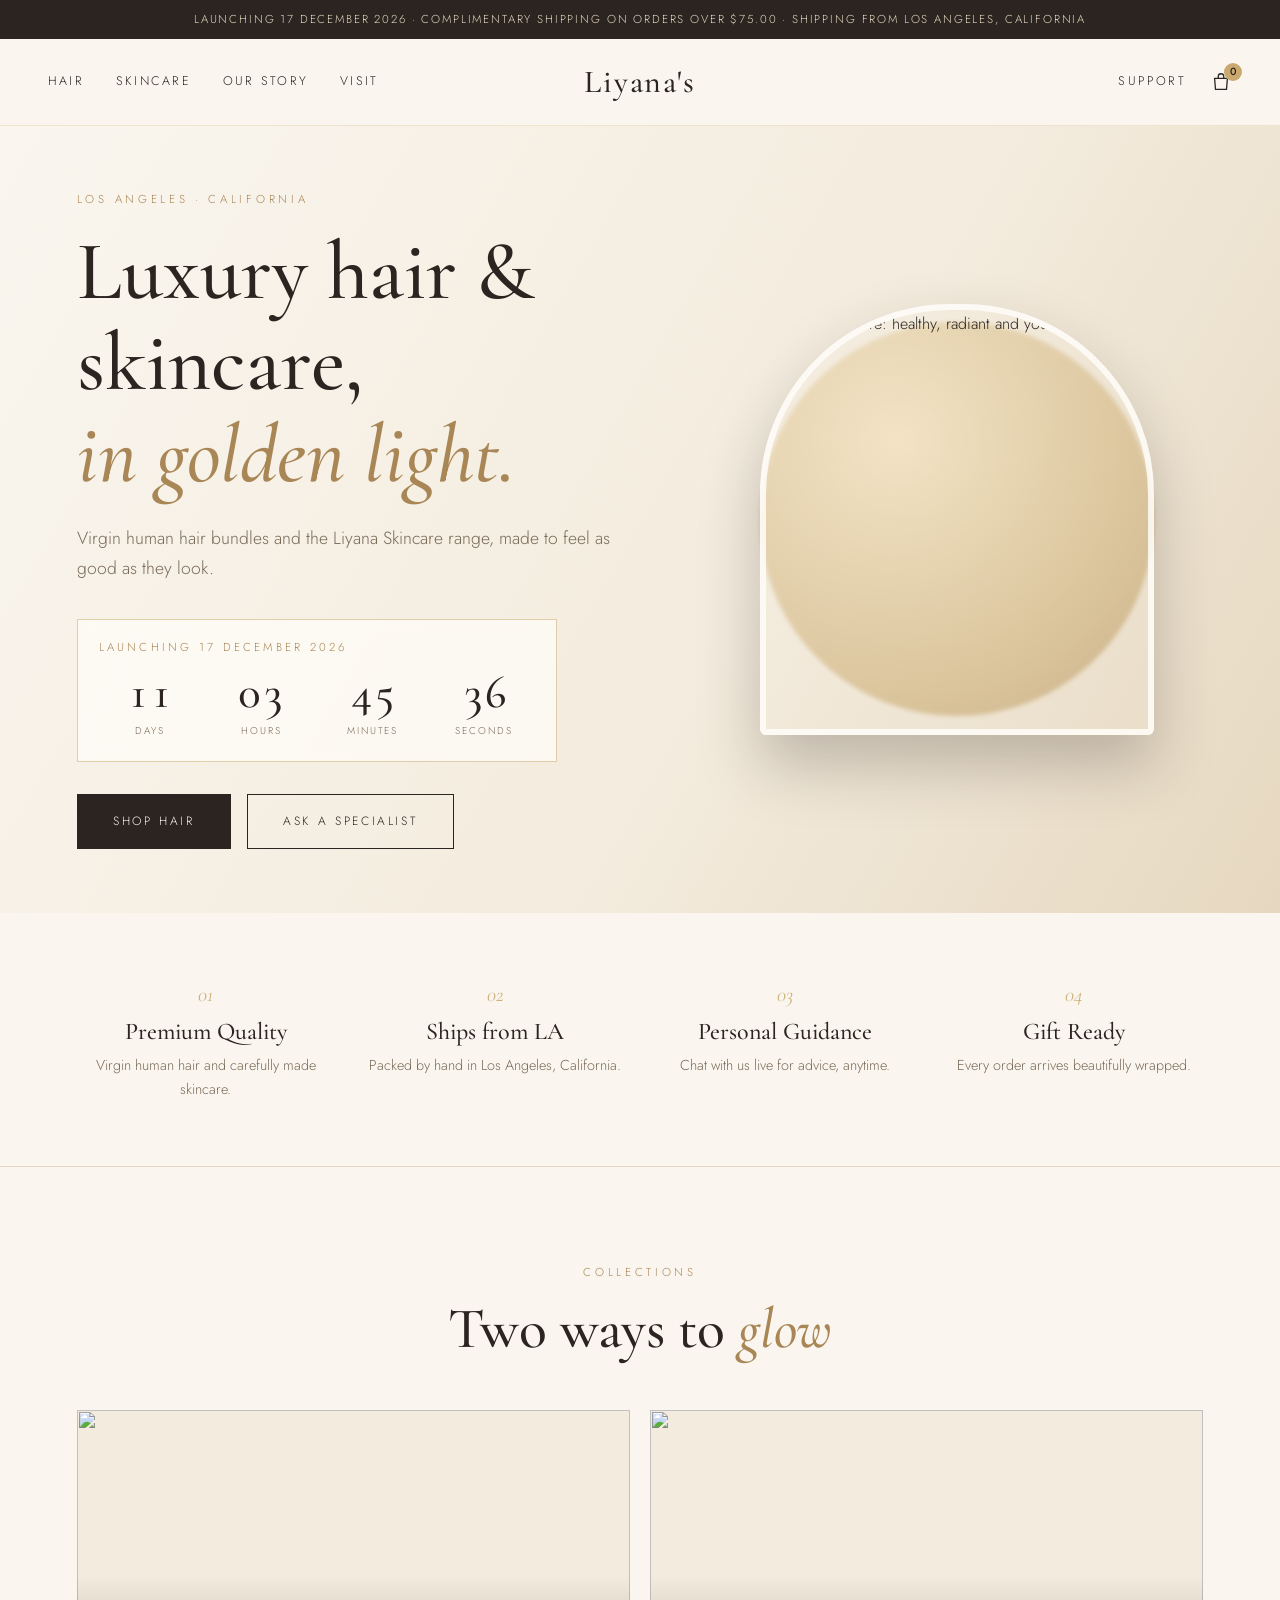
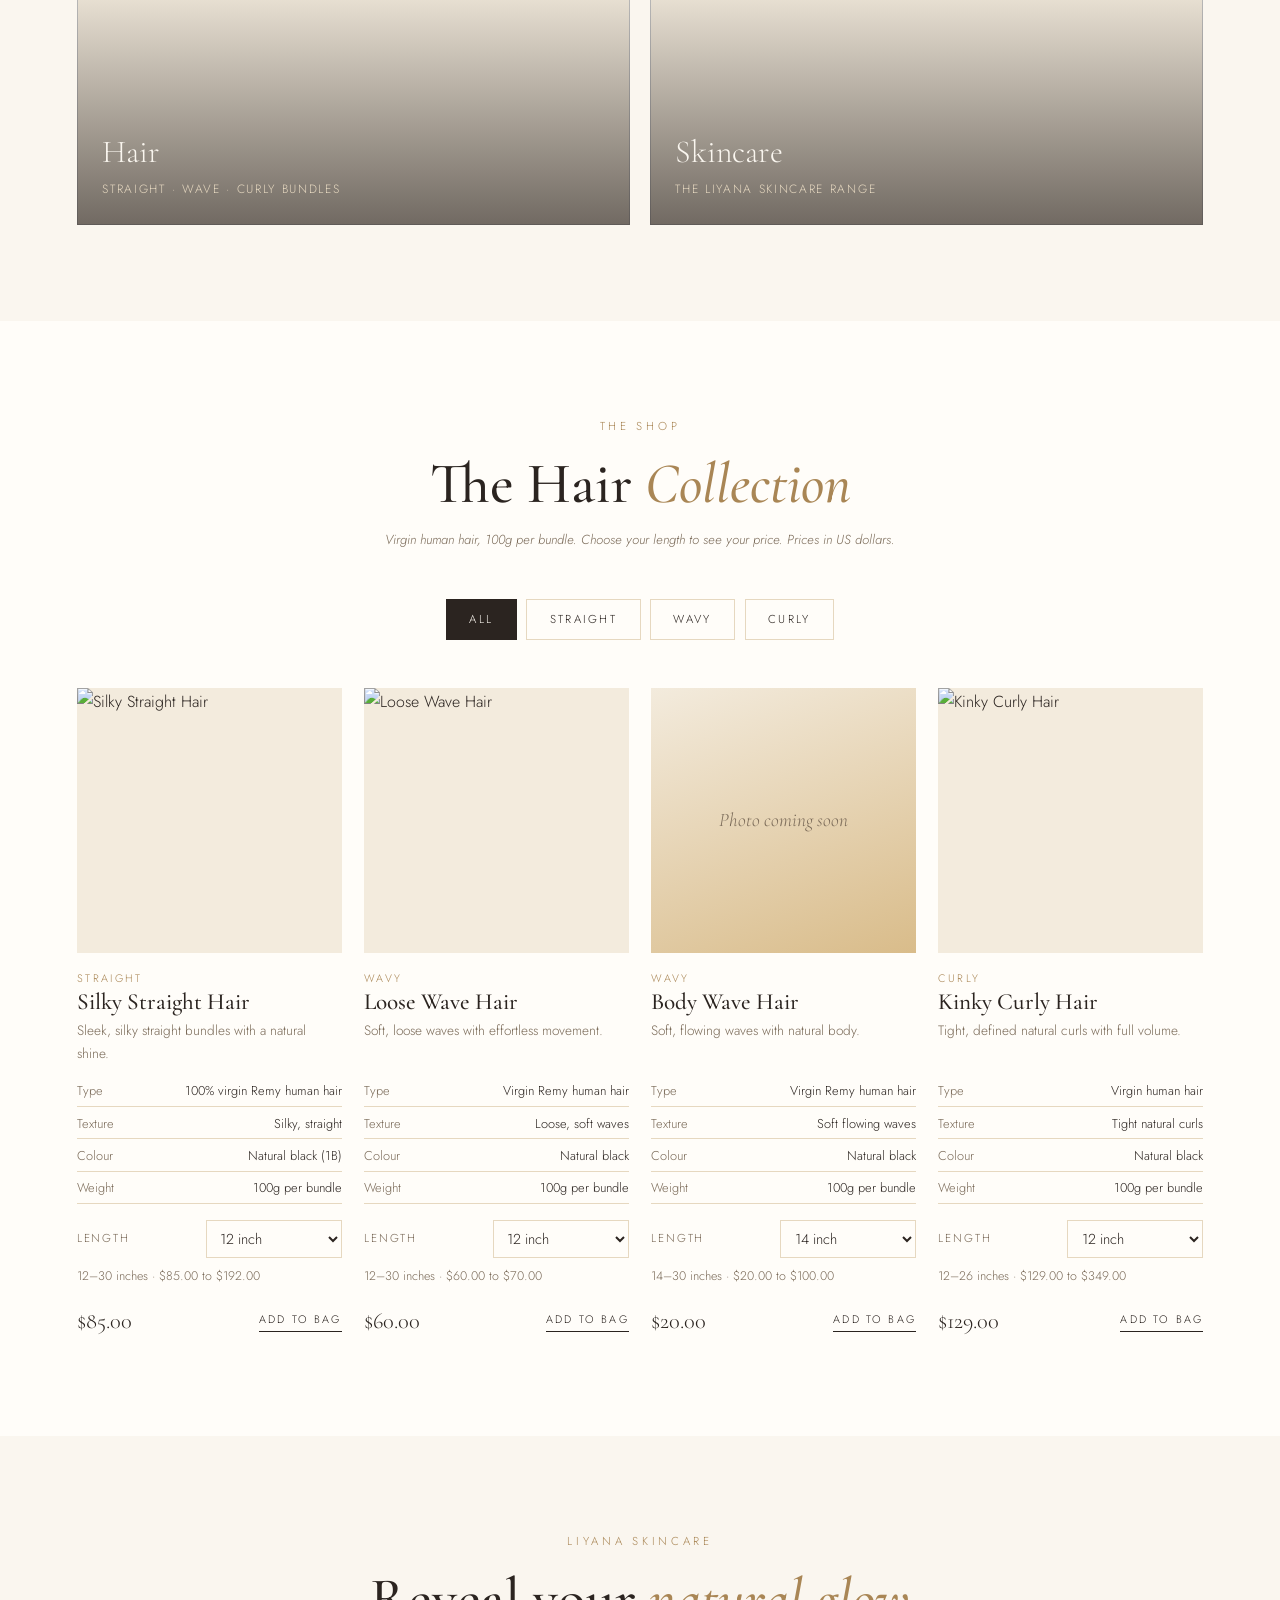
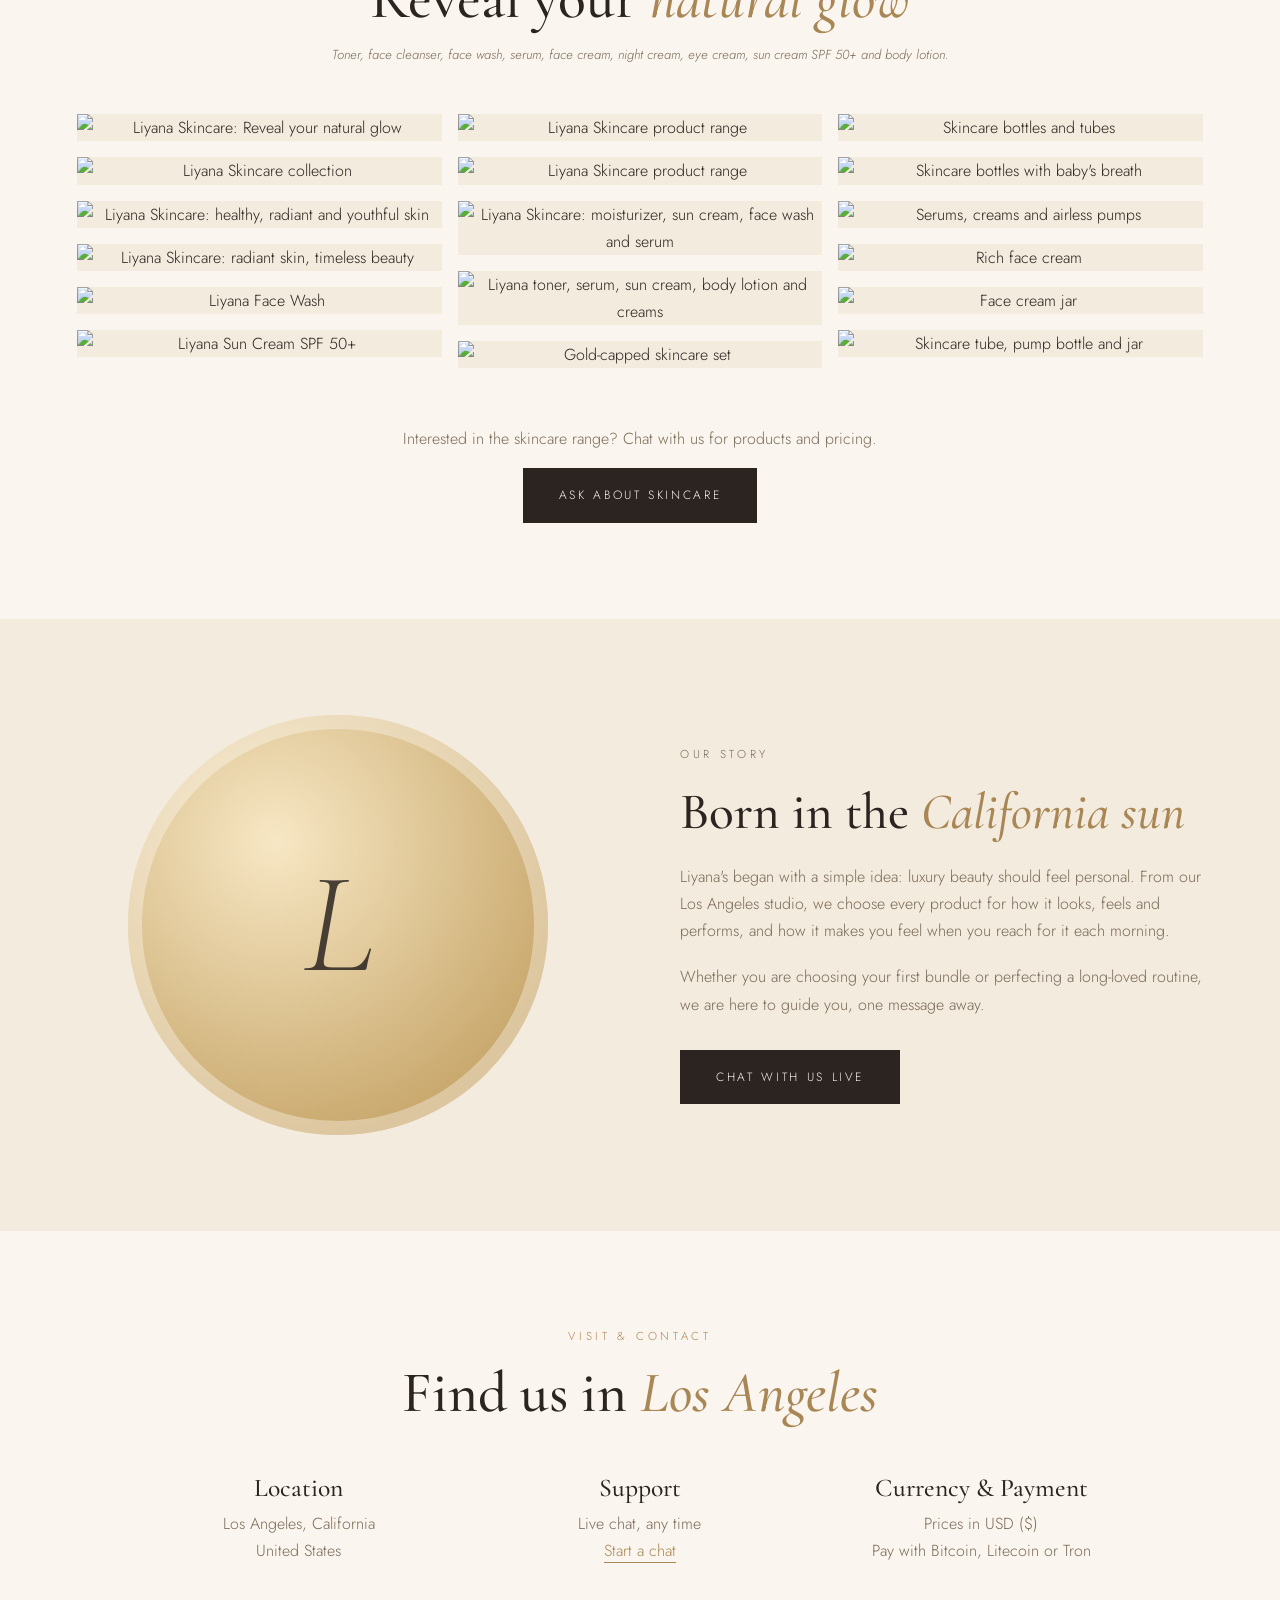
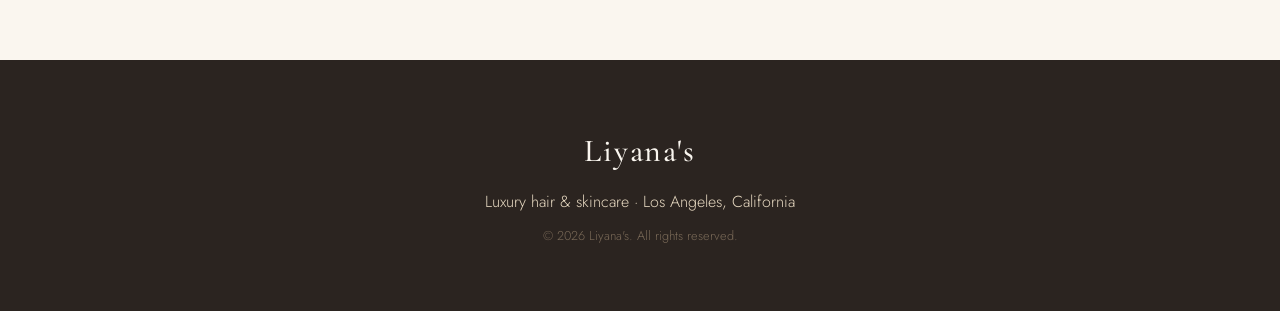
==== index.html @ 3ac0f418 "Add files via upload" ====
<!doctype html>
<html lang="en">
<head>
  <meta charset="utf-8">
  <meta name="viewport" content="width=device-width, initial-scale=1">
  <title>Liyana's | Luxury Hair &amp; Skincare, Los Angeles</title>
  <meta name="description" content="Liyana's is a Los Angeles luxury beauty boutique: virgin human hair bundles and Liyana Skincare, priced in USD.">
  <link rel="preconnect" href="https://fonts.googleapis.com">
  <link rel="preconnect" href="https://fonts.gstatic.com" crossorigin>
  <link href="https://fonts.googleapis.com/css2?family=Cormorant+Garamond:ital,wght@0,400;0,500;0,600;1,400;1,500&family=Jost:wght@300;400;500&display=swap" rel="stylesheet">
  <link rel="stylesheet" href="styles.css">
</head>
<body>

  <div class="announce" id="announce">Complimentary shipping on orders over $75 &nbsp;·&nbsp; Shipping from Los Angeles, California</div>

  <header class="site-header" id="top">
    <button class="icon-btn menu-btn" id="menuBtn" aria-label="Open menu">
      <svg viewBox="0 0 24 24" width="22" height="22" fill="none" stroke="currentColor" stroke-width="1.4"><path d="M3 7h18M3 12h18M3 17h18"/></svg>
    </button>
    <nav class="nav" id="nav" aria-label="Main">
      <a href="#shop">Hair</a>
      <a href="#skincare">Skincare</a>
      <a href="#story">Our Story</a>
      <a href="#visit">Visit</a>
    </nav>
    <a class="logo" href="#top" aria-label="Liyana's home">Liyana's</a>
    <div class="header-actions">
      <button class="support-link" type="button" data-chat>Support</button>
      <button class="icon-btn cart-btn" id="cartBtn" aria-label="Open cart">
        <svg viewBox="0 0 24 24" width="22" height="22" fill="none" stroke="currentColor" stroke-width="1.4"><path d="M5 8h14l-1 12H6L5 8z"/><path d="M9 8V6a3 3 0 0 1 6 0v2"/></svg>
        <span class="cart-count" id="cartCount">0</span>
      </button>
    </div>
  </header>

  <main>
    <section class="hero">
      <div class="hero-inner">
        <p class="eyebrow">Los Angeles · California</p>
        <h1>Luxury hair &amp; skincare,<br><em>in golden light.</em></h1>
        <p class="hero-sub">Virgin human hair bundles and the Liyana Skincare range, made to feel as good as they look.</p>

        <div class="countdown" id="countdown" role="timer" aria-label="Time until launch">
          <p class="cd-title" id="cdTitle">Launching 17 December 2026</p>
          <div class="cd-grid">
            <div><strong id="cd-d">00</strong><span>Days</span></div>
            <div><strong id="cd-h">00</strong><span>Hours</span></div>
            <div><strong id="cd-m">00</strong><span>Minutes</span></div>
            <div><strong id="cd-s">00</strong><span>Seconds</span></div>
          </div>
        </div>

        <div class="hero-cta">
          <a class="btn btn-dark" href="#shop">Shop Hair</a>
          <button class="btn btn-ghost" type="button" data-chat>Ask a Specialist</button>
        </div>
      </div>
      <div class="hero-art">
        <div class="orb orb-1" aria-hidden="true"></div>
        <figure class="hero-frame"><img src="images/skin-04.jpg" alt="Liyana Skincare: healthy, radiant and youthful skin" fetchpriority="high"></figure>
      </div>
    </section>

    <section class="values" aria-label="Our promises">
      <div><span>01</span><h3>Premium Quality</h3><p>Virgin human hair and carefully made skincare.</p></div>
      <div><span>02</span><h3>Ships from LA</h3><p>Packed by hand in Los Angeles, California.</p></div>
      <div><span>03</span><h3>Personal Guidance</h3><p>Chat with us live for advice, anytime.</p></div>
      <div><span>04</span><h3>Gift Ready</h3><p>Every order arrives beautifully wrapped.</p></div>
    </section>

    <section class="collections" id="collections">
      <div class="section-head">
        <p class="eyebrow">Collections</p>
        <h2>Two ways to <em>glow</em></h2>
      </div>
      <div class="coll-grid">
        <a class="coll" href="#shop"><img src="images/hair-straight.jpg" alt="" loading="lazy"><span>Hair</span><small>Straight · Wave · Curly bundles</small></a>
        <a class="coll" href="#skincare"><img src="images/skin-10.jpg" alt="" loading="lazy"><span>Skincare</span><small>The Liyana Skincare range</small></a>
      </div>
    </section>

    <section class="shop" id="shop">
      <div class="section-head">
        <p class="eyebrow">The Shop</p>
        <h2>The Hair <em>Collection</em></h2>
        <p class="note">Virgin human hair, 100g per bundle. Choose your length to see your price. Prices in US dollars.</p>
      </div>
      <div class="filters" id="filters" role="tablist" aria-label="Filter products"></div>
      <div class="grid" id="grid"></div>
    </section>

    <section class="skincare" id="skincare">
      <div class="section-head">
        <p class="eyebrow">Liyana Skincare</p>
        <h2>Reveal your <em>natural glow</em></h2>
        <p class="note">Toner, face cleanser, face wash, serum, face cream, night cream, eye cream, sun cream SPF 50+ and body lotion.</p>
      </div>
      <div class="gallery" id="gallery"></div>
      <div class="skin-cta">
        <p>Interested in the skincare range? Chat with us for products and pricing.</p>
        <button class="btn btn-dark" type="button" data-chat>Ask About Skincare</button>
      </div>
    </section>

    <section class="story" id="story">
      <div class="story-art" aria-hidden="true"><div class="story-circle"><span>L</span></div></div>
      <div class="story-copy">
        <p class="eyebrow">Our Story</p>
        <h2>Born in the <em>California sun</em></h2>
        <p>Liyana's began with a simple idea: luxury beauty should feel personal. From our Los Angeles studio, we choose every product for how it looks, feels and performs, and how it makes you feel when you reach for it each morning.</p>
        <p>Whether you are choosing your first bundle or perfecting a long-loved routine, we are here to guide you, one message away.</p>
        <button class="btn btn-dark" type="button" data-chat>Chat With Us Live</button>
      </div>
    </section>

    <section class="visit" id="visit">
      <div class="section-head">
        <p class="eyebrow">Visit &amp; Contact</p>
        <h2>Find us in <em>Los Angeles</em></h2>
      </div>
      <div class="visit-grid">
        <div><h3>Location</h3><p>Los Angeles, California<br>United States</p></div>
        <div><h3>Support</h3><p>Live chat, any time<br><button class="link-btn" type="button" data-chat>Start a chat</button></p></div>
        <div><h3>Currency &amp; Payment</h3><p>Prices in USD ($)<br>Pay with Bitcoin, Litecoin or Tron</p></div>
      </div>
    </section>
  </main>

  <footer class="site-footer">
    <a class="logo logo-light" href="#top">Liyana's</a>
    <p>Luxury hair &amp; skincare · Los Angeles, California</p>
    <p class="small">© <span id="year"></span> Liyana's. All rights reserved.</p>
  </footer>

  <div class="overlay" id="overlay"></div>
  <aside class="drawer" id="drawer" aria-label="Shopping cart" aria-hidden="true">
    <div class="drawer-head">
      <h3>Your Bag</h3>
      <button class="icon-btn" id="closeCart" aria-label="Close cart">✕</button>
    </div>
    <div class="drawer-body" id="cartItems"></div>
    <div class="drawer-foot">
      <div class="row"><span>Subtotal</span><strong id="subtotal">$0.00</strong></div>
      <p class="small" id="shipNote"></p>
      <button class="btn btn-dark btn-block" id="checkout" type="button">Pay with Crypto</button>
      <p class="small">We accept Bitcoin, Litecoin and Tron. You'll confirm your payment with us in live chat.</p>
    </div>
  </aside>

  <div class="modal" id="payModal" role="dialog" aria-modal="true" aria-labelledby="payTitle" aria-hidden="true">
    <div class="modal-box">
      <button class="icon-btn modal-close" id="closePay" aria-label="Close payment window">✕</button>
      <p class="eyebrow">Checkout</p>
      <h3 id="payTitle">Pay with crypto</h3>
      <div class="pay-summary" id="paySummary"></div>

      <div class="coin-tabs" id="coinTabs" role="tablist" aria-label="Choose a coin"></div>
      <div class="coin-panel" id="coinPanel"></div>

      <ol class="pay-steps">
        <li>Copy the address above and send your payment from your wallet.</li>
        <li>Not sure how much to send? <button class="link-btn" id="askAmount" type="button" data-chat>Ask us for the exact amount</button> at today's rate.</li>
        <li>Tap the button below to open live chat, then paste your transaction ID so we can confirm your order.</li>
      </ol>
      <p class="warn">Send only on the network shown. Coins sent on a different network can be lost permanently. Check the first and last characters of the address before you send.</p>

      <button class="btn btn-dark btn-block" id="paidBtn" type="button" data-chat>I've sent payment · Confirm in Live Chat</button>
    </div>
  </div>

  <div class="lightbox" id="lightbox" role="dialog" aria-modal="true" aria-label="Image viewer" aria-hidden="true">
    <button class="lb-btn lb-close" id="lbClose" type="button" aria-label="Close image">✕</button>
    <button class="lb-btn lb-prev" id="lbPrev" type="button" aria-label="Previous image">‹</button>
    <img id="lbImg" alt="">
    <button class="lb-btn lb-next" id="lbNext" type="button" aria-label="Next image">›</button>
  </div>

  <div class="toast" id="toast" role="status" aria-live="polite"></div>

  <script src="script.js"></script>
</body>
</html>
---- styles.css ----
:root{
  --ivory:#faf6ef;
  --cream:#f3ebdd;
  --sand:#e6d8c0;
  --champagne:#c9a96e;
  --gold-deep:#a98655;
  --ink:#2b2420;
  --taupe:#7a6a58;
  --white:#fffdf9;
  --serif:'Cormorant Garamond',Georgia,serif;
  --sans:'Jost',system-ui,sans-serif;
  --ease:cubic-bezier(.22,.61,.36,1);
}
*{box-sizing:border-box;margin:0;padding:0}
html{scroll-behavior:smooth}
body{font-family:var(--sans);font-weight:300;color:var(--ink);background:var(--ivory);line-height:1.7;-webkit-font-smoothing:antialiased}
a{color:inherit;text-decoration:none}
button{font:inherit;cursor:pointer;border:0;background:none;color:inherit}
em{font-style:italic;color:var(--gold-deep)}
h1,h2,h3{font-family:var(--serif);font-weight:500;line-height:1.1}
.small{font-size:.8rem;color:var(--taupe)}
.eyebrow{font-size:.72rem;letter-spacing:.32em;text-transform:uppercase;color:var(--gold-deep);margin-bottom:1rem}

.announce{background:var(--ink);color:var(--sand);text-align:center;font-size:.72rem;letter-spacing:.16em;text-transform:uppercase;padding:.6rem 1rem}

/* Header */
.site-header{position:sticky;top:0;z-index:50;display:grid;grid-template-columns:1fr auto 1fr;align-items:center;padding:1rem clamp(1rem,4vw,3rem);background:rgba(250,246,239,.92);backdrop-filter:blur(10px);border-bottom:1px solid rgba(201,169,110,.25)}
.nav{display:flex;gap:2rem;font-size:.78rem;letter-spacing:.18em;text-transform:uppercase}
.nav a,.support-link{position:relative}
.nav a::after,.support-link::after{content:"";position:absolute;left:0;bottom:-4px;width:0;height:1px;background:var(--champagne);transition:width .3s var(--ease)}
.nav a:hover::after,.support-link:hover::after{width:100%}
.logo{font-family:var(--serif);font-size:2rem;font-weight:500;letter-spacing:.06em;text-align:center}
.header-actions{display:flex;justify-content:flex-end;align-items:center;gap:1.5rem}
.support-link{font-size:.78rem;letter-spacing:.18em;text-transform:uppercase}
.icon-btn{display:inline-flex;align-items:center;justify-content:center;position:relative}
.menu-btn{display:none;justify-self:start}
.cart-count{position:absolute;top:-8px;right:-10px;min-width:18px;height:18px;border-radius:9px;background:var(--champagne);color:var(--ink);font-size:.65rem;font-weight:500;display:grid;place-items:center;padding:0 4px}

/* Buttons */
.btn{display:inline-block;padding:1rem 2.2rem;font-size:.75rem;letter-spacing:.22em;text-transform:uppercase;border:1px solid var(--ink);transition:all .35s var(--ease);text-align:center}
.btn-dark{background:var(--ink);color:var(--ivory)}
.btn-dark:hover{background:var(--gold-deep);border-color:var(--gold-deep)}
.btn-ghost:hover{background:var(--ink);color:var(--ivory)}
.btn-block{display:block;width:100%}

/* Hero */
.hero{display:grid;grid-template-columns:1.1fr .9fr;align-items:center;min-height:82vh;padding:4rem clamp(1.2rem,6vw,6rem);gap:2rem;background:linear-gradient(120deg,var(--ivory) 0%,var(--cream) 60%,var(--sand) 100%);overflow:hidden}
.hero h1{font-size:clamp(2.8rem,6.5vw,5.8rem);margin-bottom:1.5rem}
.hero-sub{max-width:34rem;font-size:1.1rem;color:var(--taupe);margin-bottom:2.2rem}
.hero-cta{display:flex;flex-wrap:wrap;gap:1rem}
.hero-art{position:relative;height:min(520px,60vh);display:grid;place-items:center}
.orb{position:absolute;border-radius:50%;filter:blur(2px)}
.orb-1{width:min(420px,80%);aspect-ratio:1;background:radial-gradient(circle at 35% 30%,#f4dfb4,#c9a96e 70%,#a98655);opacity:.55}
.orb-2{width:min(260px,50%);aspect-ratio:1;right:4%;bottom:2%;background:radial-gradient(circle at 40% 35%,#fff,#e6d8c0);opacity:.8}
.hero-bottle{position:relative;width:min(230px,45%);filter:drop-shadow(0 30px 40px rgba(43,36,32,.25));animation:float 6s ease-in-out infinite}
@keyframes float{50%{transform:translateY(-14px)}}

/* Values */
.values{display:grid;grid-template-columns:repeat(4,1fr);gap:2rem;padding:4rem clamp(1.2rem,6vw,6rem);border-bottom:1px solid var(--sand);text-align:center}
.values span{font-family:var(--serif);font-style:italic;color:var(--champagne);font-size:1.3rem}
.values h3{font-size:1.5rem;margin:.4rem 0 .5rem}
.values p{font-size:.9rem;color:var(--taupe)}

/* Sections */
section{padding:6rem clamp(1.2rem,6vw,6rem)}
.values{padding-top:4rem;padding-bottom:4rem}
.hero{padding-top:4rem;padding-bottom:4rem}
.section-head{text-align:center;margin-bottom:3rem}
.section-head h2{font-size:clamp(2.2rem,4.5vw,3.6rem)}
.note{margin-top:.8rem;font-size:.82rem;color:var(--taupe);font-style:italic}

/* Collections */
.coll-grid{display:grid;grid-template-columns:repeat(4,1fr);gap:1.2rem}
.coll{position:relative;aspect-ratio:3/4;display:flex;flex-direction:column;justify-content:flex-end;padding:1.6rem;overflow:hidden;color:var(--ink);transition:transform .5s var(--ease)}
.coll::before{content:"";position:absolute;inset:0;transition:transform .8s var(--ease)}
.coll:hover::before{transform:scale(1.07)}
.coll>*{position:relative}
.coll span{font-family:var(--serif);font-size:2rem}
.coll small{font-size:.75rem;letter-spacing:.14em;text-transform:uppercase;color:var(--taupe)}
.coll-1::before{background:linear-gradient(160deg,#f3e3c3,#d9bc8a)}
.coll-2::before{background:linear-gradient(160deg,#f0d6cf,#c99b8e)}
.coll-3::before{background:linear-gradient(160deg,#ece3d2,#b9a98a)}
.coll-4::before{background:linear-gradient(160deg,#f1d8a8,#b8864a)}

/* Shop */
.shop{background:var(--white)}
.filters{display:flex;justify-content:center;flex-wrap:wrap;gap:.6rem;margin-bottom:3rem}
.filter{padding:.6rem 1.4rem;font-size:.72rem;letter-spacing:.2em;text-transform:uppercase;border:1px solid var(--sand);transition:all .3s var(--ease)}
.filter:hover{border-color:var(--champagne)}
.filter.active{background:var(--ink);color:var(--ivory);border-color:var(--ink)}
.grid{display:grid;grid-template-columns:repeat(4,1fr);gap:2.2rem 1.4rem}
.card{display:flex;flex-direction:column}
.thumb{position:relative;aspect-ratio:4/5;display:grid;place-items:center;overflow:hidden;margin-bottom:1rem}
.thumb svg{width:44%;filter:drop-shadow(0 14px 18px rgba(43,36,32,.22));transition:transform .6s var(--ease)}
.card:hover .thumb svg{transform:translateY(-8px) scale(1.04)}
.tag{position:absolute;top:.8rem;left:.8rem;font-size:.62rem;letter-spacing:.18em;text-transform:uppercase;background:var(--white);padding:.25rem .6rem}
.card .cat{font-size:.68rem;letter-spacing:.22em;text-transform:uppercase;color:var(--gold-deep)}
.card h3{font-size:1.45rem;margin:.2rem 0}
.card .desc{font-size:.85rem;color:var(--taupe);flex:1}
.card .foot{display:flex;justify-content:space-between;align-items:center;margin-top:.9rem}
.price{font-family:var(--serif);font-size:1.4rem}
.add{font-size:.68rem;letter-spacing:.2em;text-transform:uppercase;border-bottom:1px solid var(--ink);padding-bottom:2px;transition:color .3s,border-color .3s}
.add:hover{color:var(--gold-deep);border-color:var(--gold-deep)}

/* Story */
.story{display:grid;grid-template-columns:1fr 1fr;gap:5rem;align-items:center;background:var(--cream)}
.story-art{display:grid;place-items:center}
.story-circle{width:min(420px,90%);aspect-ratio:1;border-radius:50%;background:radial-gradient(circle at 35% 30%,#f7e7c4,#c9a96e 75%);display:grid;place-items:center;box-shadow:inset 0 0 0 14px rgba(255,253,249,.35)}
.story-circle span{font-family:var(--serif);font-style:italic;font-size:9rem;color:var(--ink);opacity:.85}
.story-copy h2{font-size:clamp(2.2rem,4vw,3.4rem);margin-bottom:1.4rem}
.story-copy p{margin-bottom:1.2rem;color:var(--taupe);max-width:34rem}
.story-copy .btn{margin-top:.8rem}

/* Visit */
.visit-grid{display:grid;grid-template-columns:repeat(3,1fr);gap:2rem;text-align:center;max-width:62rem;margin:0 auto}
.visit-grid h3{font-size:1.6rem;margin-bottom:.5rem}
.visit-grid p{color:var(--taupe)}
.visit-grid a{color:var(--gold-deep);border-bottom:1px solid currentColor}

/* Footer */
.site-footer{background:var(--ink);color:var(--sand);text-align:center;padding:4rem 1rem;display:grid;gap:.6rem;justify-items:center}
.logo-light{color:var(--ivory)}
.site-footer .small{color:var(--taupe)}


/* Drawer */
.overlay{position:fixed;inset:0;background:rgba(43,36,32,.45);opacity:0;pointer-events:none;transition:opacity .35s;z-index:70}
.overlay.show{opacity:1;pointer-events:auto}
.drawer{position:fixed;top:0;right:0;height:100%;width:min(420px,100%);background:var(--ivory);z-index:80;transform:translateX(100%);transition:transform .45s var(--ease);display:flex;flex-direction:column}
.drawer.open{transform:none}
.drawer-head{display:flex;justify-content:space-between;align-items:center;padding:1.4rem 1.6rem;border-bottom:1px solid var(--sand)}
.drawer-head h3{font-size:1.8rem}
.drawer-body{flex:1;overflow:auto;padding:1rem 1.6rem}
.empty{text-align:center;color:var(--taupe);margin-top:3rem;font-style:italic}
.line{display:grid;grid-template-columns:64px 1fr auto;gap:1rem;align-items:center;padding:1rem 0;border-bottom:1px solid var(--sand)}
.line .mini{width:64px;height:76px;display:grid;place-items:center}
.line .mini svg{width:55%}
.line h4{font-family:var(--serif);font-weight:500;font-size:1.15rem;line-height:1.2}
.line .qty{display:inline-flex;align-items:center;gap:.7rem;margin-top:.3rem;font-size:.9rem}
.line .qty button{width:24px;height:24px;border:1px solid var(--sand);line-height:1}
.line .qty button:hover{border-color:var(--champagne)}
.line .rm{font-size:.68rem;letter-spacing:.14em;text-transform:uppercase;color:var(--taupe);text-decoration:underline;margin-top:.3rem}
.drawer-foot{padding:1.4rem 1.6rem;border-top:1px solid var(--sand);display:grid;gap:.8rem}
.row{display:flex;justify-content:space-between;font-size:1.05rem}
.row strong{font-family:var(--serif);font-size:1.5rem;font-weight:500}

/* Chat helpers */
.link-btn{color:var(--gold-deep);border-bottom:1px solid currentColor;font-size:inherit;line-height:1.4}
.link-btn:hover{color:var(--ink)}
.toast{position:fixed;left:50%;bottom:1.4rem;transform:translate(-50%,20px);z-index:100;background:var(--ink);color:var(--ivory);padding:.8rem 1.3rem;font-size:.85rem;max-width:90vw;text-align:center;opacity:0;pointer-events:none;transition:all .35s var(--ease)}
.toast.show{opacity:1;transform:translate(-50%,0)}

/* Crypto checkout modal */
.btn[disabled]{opacity:.45;cursor:not-allowed}
.btn[disabled]:hover{background:var(--ink);border-color:var(--ink)}
.modal{position:fixed;inset:0;z-index:90;display:none;align-items:center;justify-content:center;padding:1rem;background:rgba(43,36,32,.55)}
.modal.show{display:flex}
.modal-box{position:relative;background:var(--ivory);width:min(520px,100%);max-height:94vh;overflow:auto;padding:2.2rem 1.8rem 1.8rem;border:1px solid var(--champagne);box-shadow:0 30px 80px rgba(43,36,32,.35)}
.modal-box h3{font-size:2.1rem;margin-bottom:1.2rem}
.modal-close{position:absolute;top:.9rem;right:1rem;font-size:1.1rem;width:32px;height:32px}
.pay-summary{border-top:1px solid var(--sand);border-bottom:1px solid var(--sand);padding:.8rem 0;margin-bottom:1.4rem;display:grid;gap:.35rem}
.pay-summary .row{font-size:.92rem}
.pay-summary .row.total{margin-top:.5rem;padding-top:.6rem;border-top:1px solid var(--sand)}
.coin-tabs{display:flex;gap:.5rem;margin-bottom:1rem;flex-wrap:wrap}
.coin-tab{flex:1;min-width:90px;padding:.7rem .5rem;font-size:.72rem;letter-spacing:.18em;text-transform:uppercase;border:1px solid var(--sand);transition:all .3s var(--ease)}
.coin-tab:hover{border-color:var(--champagne)}
.coin-tab.active{background:var(--ink);color:var(--ivory);border-color:var(--ink)}
.coin-net{font-size:.88rem;color:var(--taupe);margin-bottom:.6rem}
.addr-box{background:var(--white);border:1px dashed var(--champagne);padding:.9rem;margin-bottom:.8rem;word-break:break-all;text-align:center}
.addr-box code{font-family:ui-monospace,SFMono-Regular,Menlo,Consolas,monospace;font-size:.88rem;color:var(--ink)}
.pay-steps{margin:1.3rem 0 1rem 1.2rem;font-size:.86rem;color:var(--taupe);display:grid;gap:.4rem}
.pay-steps a{color:var(--gold-deep);border-bottom:1px solid currentColor}
.warn{font-size:.78rem;background:var(--cream);border-left:3px solid var(--champagne);padding:.7rem .9rem;margin-bottom:1.3rem;color:var(--ink)}

/* Countdown */
.countdown{margin:0 0 2rem;max-width:30rem;padding:1.1rem 1.3rem 1.2rem;background:rgba(255,253,249,.72);border:1px solid rgba(201,169,110,.55);backdrop-filter:blur(6px)}
.cd-title{font-size:.72rem;letter-spacing:.28em;text-transform:uppercase;color:var(--gold-deep);margin-bottom:.7rem}
.cd-grid{display:grid;grid-template-columns:repeat(4,1fr);gap:.6rem;text-align:center}
.cd-grid strong{display:block;font-family:var(--serif);font-weight:500;font-size:clamp(2rem,6vw,2.9rem);line-height:1;font-variant-numeric:tabular-nums}
.cd-grid span{font-size:.62rem;letter-spacing:.2em;text-transform:uppercase;color:var(--taupe)}
.countdown.live .cd-grid{display:none}
.countdown.live .cd-title{margin:0;font-size:.85rem}

/* Hero photo */
.hero-art{height:auto;padding:1rem 0}
.hero-frame{position:relative;width:min(400px,80%);aspect-ratio:1100/1204;border-radius:190px 190px 6px 6px;overflow:hidden;box-shadow:0 30px 60px rgba(43,36,32,.25);border:6px solid rgba(255,253,249,.85)}
.hero-frame img{width:100%;height:100%;object-fit:cover;display:block}

/* Collections with photos */
.coll-grid{grid-template-columns:repeat(2,1fr)}
.coll{aspect-ratio:4/3;background:var(--cream)}
.coll>img{position:absolute;inset:0;width:100%;height:100%;object-fit:cover;transition:transform .8s var(--ease)}
.coll:hover>img{transform:scale(1.06)}
.coll::after{content:"";position:absolute;inset:0;background:linear-gradient(180deg,transparent 40%,rgba(43,36,32,.65))}
.coll>span,.coll>small{position:relative;z-index:1;color:var(--ivory)}
.coll>small{color:var(--sand)}

/* Product cards */
.thumb{aspect-ratio:1/1;background:var(--cream)}
.thumb img{width:100%;height:100%;object-fit:cover;display:block;transition:transform .8s var(--ease)}
.card:hover .thumb img{transform:scale(1.04)}
.nophoto{width:100%;height:100%;display:grid;place-items:center;background:linear-gradient(160deg,#f3ebdd,#d9bc8a);color:var(--taupe);font-family:var(--serif);font-style:italic;font-size:1.2rem;text-align:center;padding:1rem}
.specs{margin:.7rem 0 .4rem;display:grid;gap:.1rem;font-size:.8rem}
.specs div{display:flex;justify-content:space-between;gap:.8rem;border-bottom:1px solid var(--sand);padding:.25rem 0}
.specs dt{color:var(--taupe);flex:none}
.specs dd{text-align:right}
.len-label{display:flex;justify-content:space-between;align-items:center;gap:.8rem;margin-top:.6rem;font-size:.72rem;letter-spacing:.16em;text-transform:uppercase;color:var(--taupe)}
.len{font:inherit;font-size:.9rem;letter-spacing:0;text-transform:none;color:var(--ink);padding:.45rem .6rem;border:1px solid var(--sand);background:var(--white);min-width:8.5rem}
.len:focus{outline:2px solid var(--champagne);outline-offset:1px}
.range{font-size:.78rem;color:var(--taupe);margin-top:.5rem}
.line .mini{background:var(--cream);overflow:hidden}
.line .mini img{width:100%;height:100%;object-fit:cover;display:block}

/* Skincare gallery */
.gallery{columns:3;column-gap:1rem}
.g-item{display:block;width:100%;margin:0 0 1rem;break-inside:avoid;overflow:hidden;background:var(--cream);cursor:zoom-in}
.g-item img{width:100%;display:block;transition:transform .8s var(--ease)}
.g-item:hover img{transform:scale(1.04)}
.skin-cta{margin-top:3rem;text-align:center;display:grid;gap:1rem;justify-items:center}
.skin-cta p{color:var(--taupe)}

/* Lightbox */
.lightbox{position:fixed;inset:0;z-index:95;display:none;align-items:center;justify-content:center;background:rgba(20,16,14,.93);padding:3.5rem 4rem}
.lightbox.show{display:flex}
.lightbox img{max-width:100%;max-height:100%;object-fit:contain}
.lb-btn{position:absolute;color:#fff;font-size:2rem;line-height:1;width:48px;height:48px;display:grid;place-items:center;background:rgba(255,255,255,.12)}
.lb-btn:hover{background:rgba(255,255,255,.25)}
.lb-close{top:1rem;right:1rem;font-size:1.2rem}
.lb-prev{left:.6rem;top:50%;transform:translateY(-50%)}
.lb-next{right:.6rem;top:50%;transform:translateY(-50%)}

/* Scroll reveal */
.reveal{opacity:0;transform:translateY(24px);transition:opacity .9s var(--ease),transform .9s var(--ease)}
.reveal.in{opacity:1;transform:none}

/* Responsive */
@media(max-width:1000px){
  .grid,.coll-grid{grid-template-columns:repeat(2,1fr)}
  .values{grid-template-columns:repeat(2,1fr)}
  .story{grid-template-columns:1fr;gap:3rem}
  .hero{grid-template-columns:1fr;text-align:center}
  .hero-sub{margin-inline:auto}
  .hero-cta{justify-content:center}
  .countdown{margin-inline:auto}
  .gallery{columns:2}
}
@media(max-width:760px){
  .menu-btn{display:inline-flex}
  .nav{position:absolute;top:100%;left:0;right:0;flex-direction:column;gap:0;background:var(--ivory);border-bottom:1px solid var(--sand);max-height:0;overflow:hidden;transition:max-height .4s var(--ease)}
  .nav.open{max-height:260px}
  .nav a{padding:1rem 1.4rem;border-top:1px solid var(--sand)}
  .support-link{display:none}
  .visit-grid{grid-template-columns:1fr}
  .coll-grid{grid-template-columns:1fr}
  .grid{grid-template-columns:1fr;max-width:460px;margin-inline:auto}
  .card{min-width:0}
  .lightbox{padding:3.5rem .5rem}
  .gallery{column-gap:.6rem}
  .g-item{margin-bottom:.6rem}
  section{padding:4rem 1.2rem}
}
@media(max-width:480px){
  .grid{gap:1.6rem .8rem}
  .card h3{font-size:1.2rem}
  .values{grid-template-columns:1fr}
}
@media(prefers-reduced-motion:reduce){
  *{animation:none!important;transition:none!important}
  html{scroll-behavior:auto}
  .reveal{opacity:1;transform:none}
}
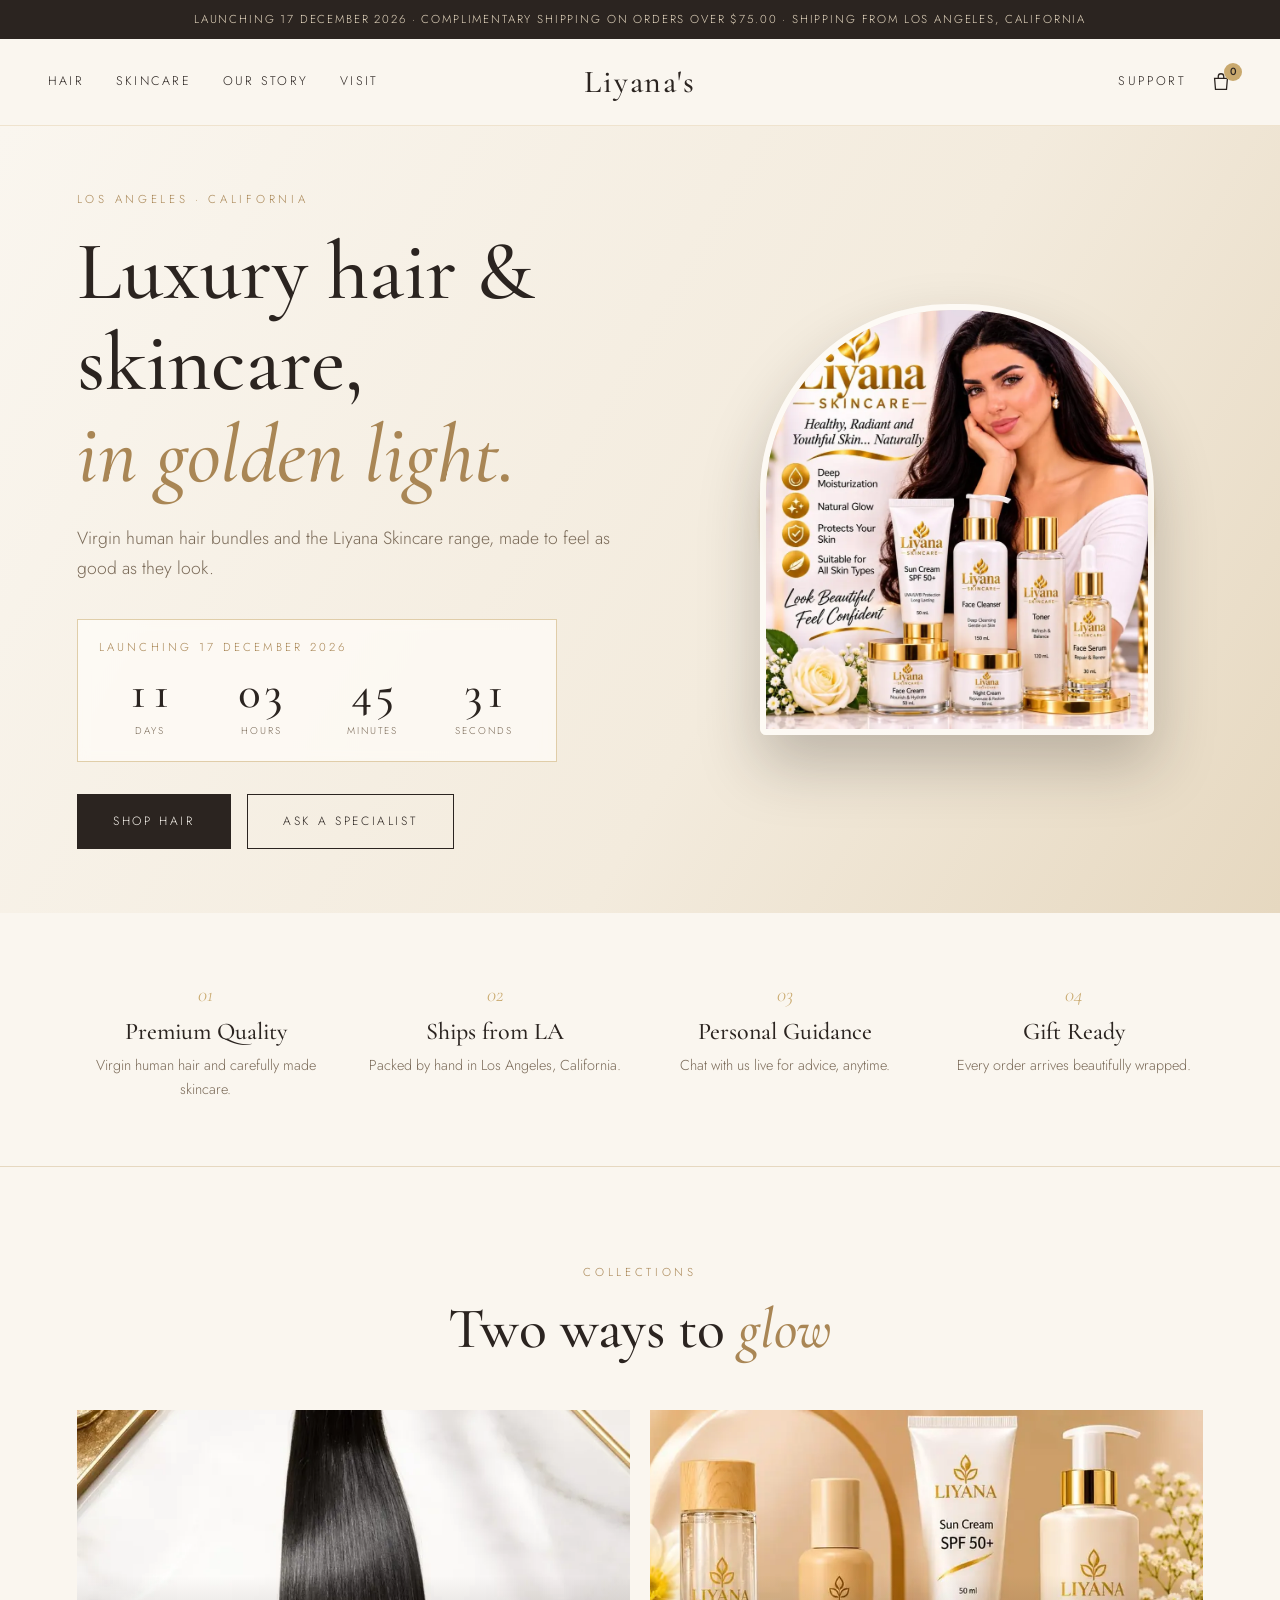
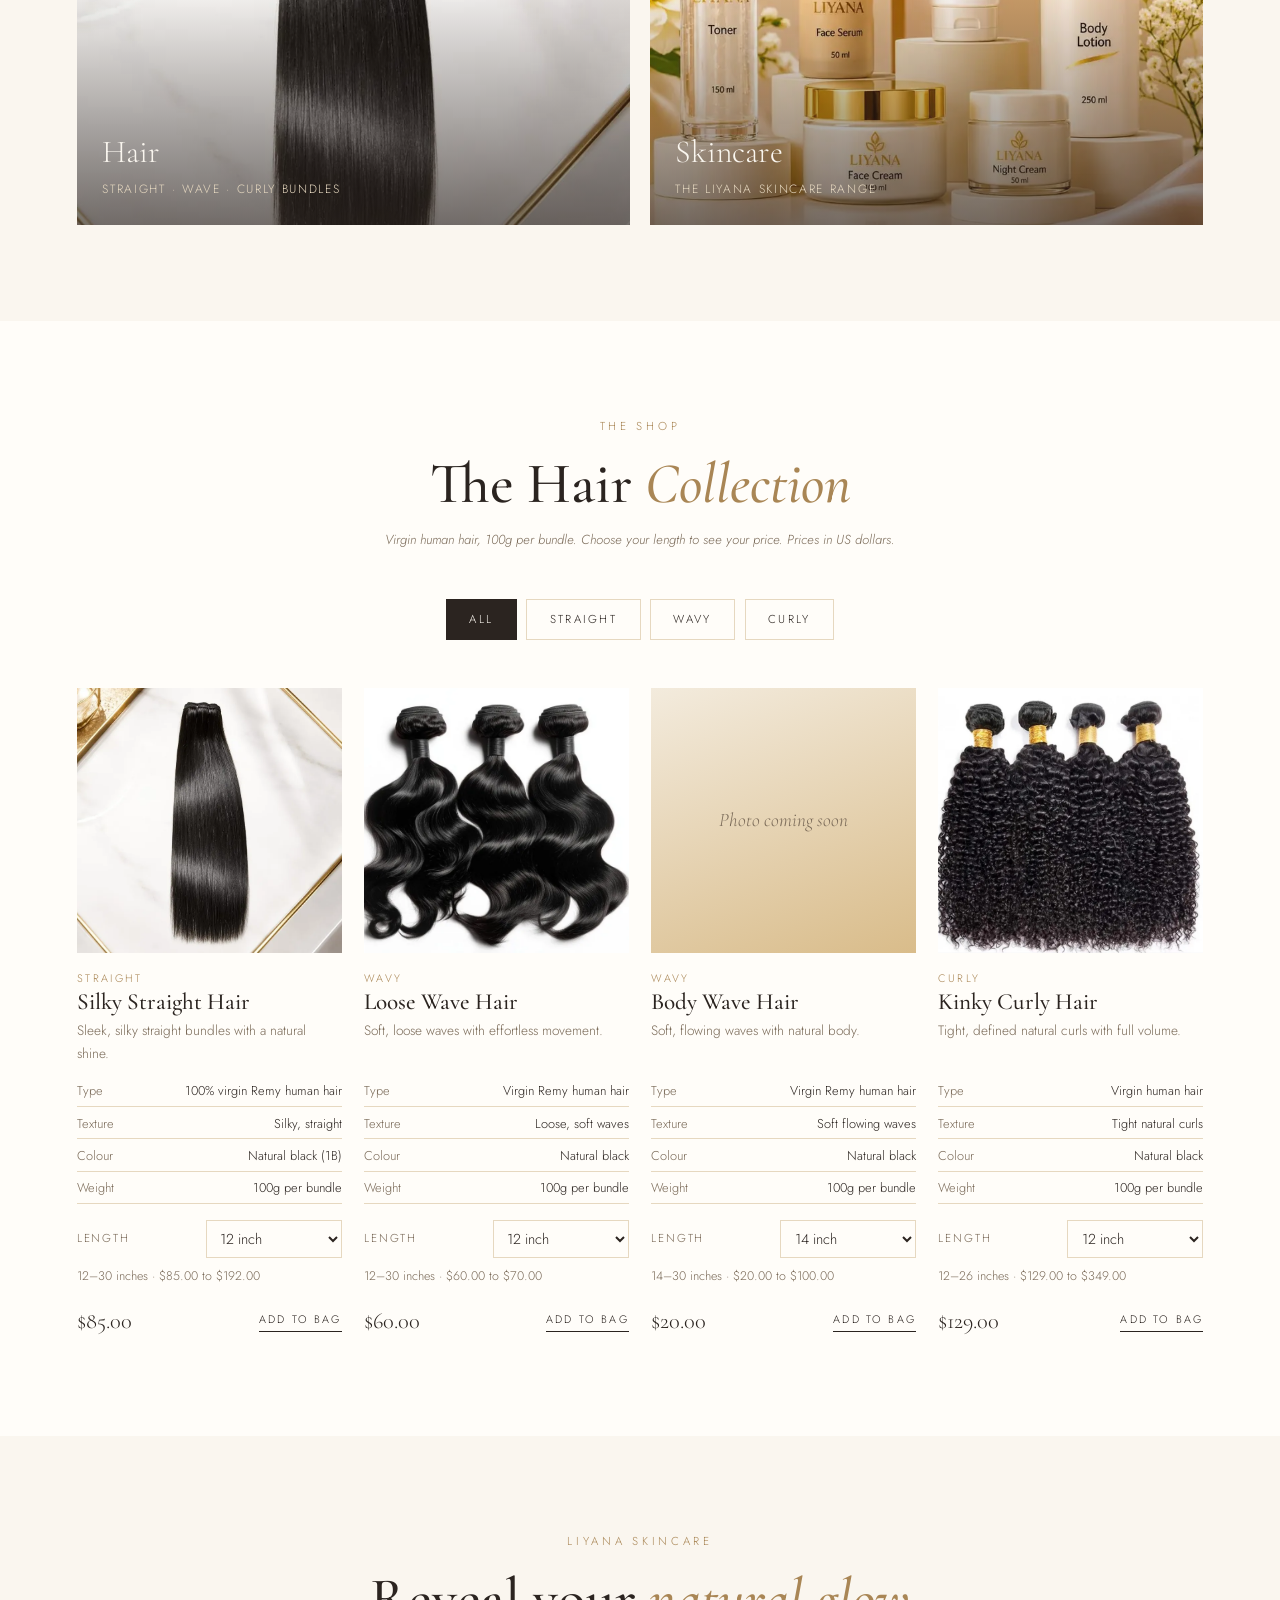
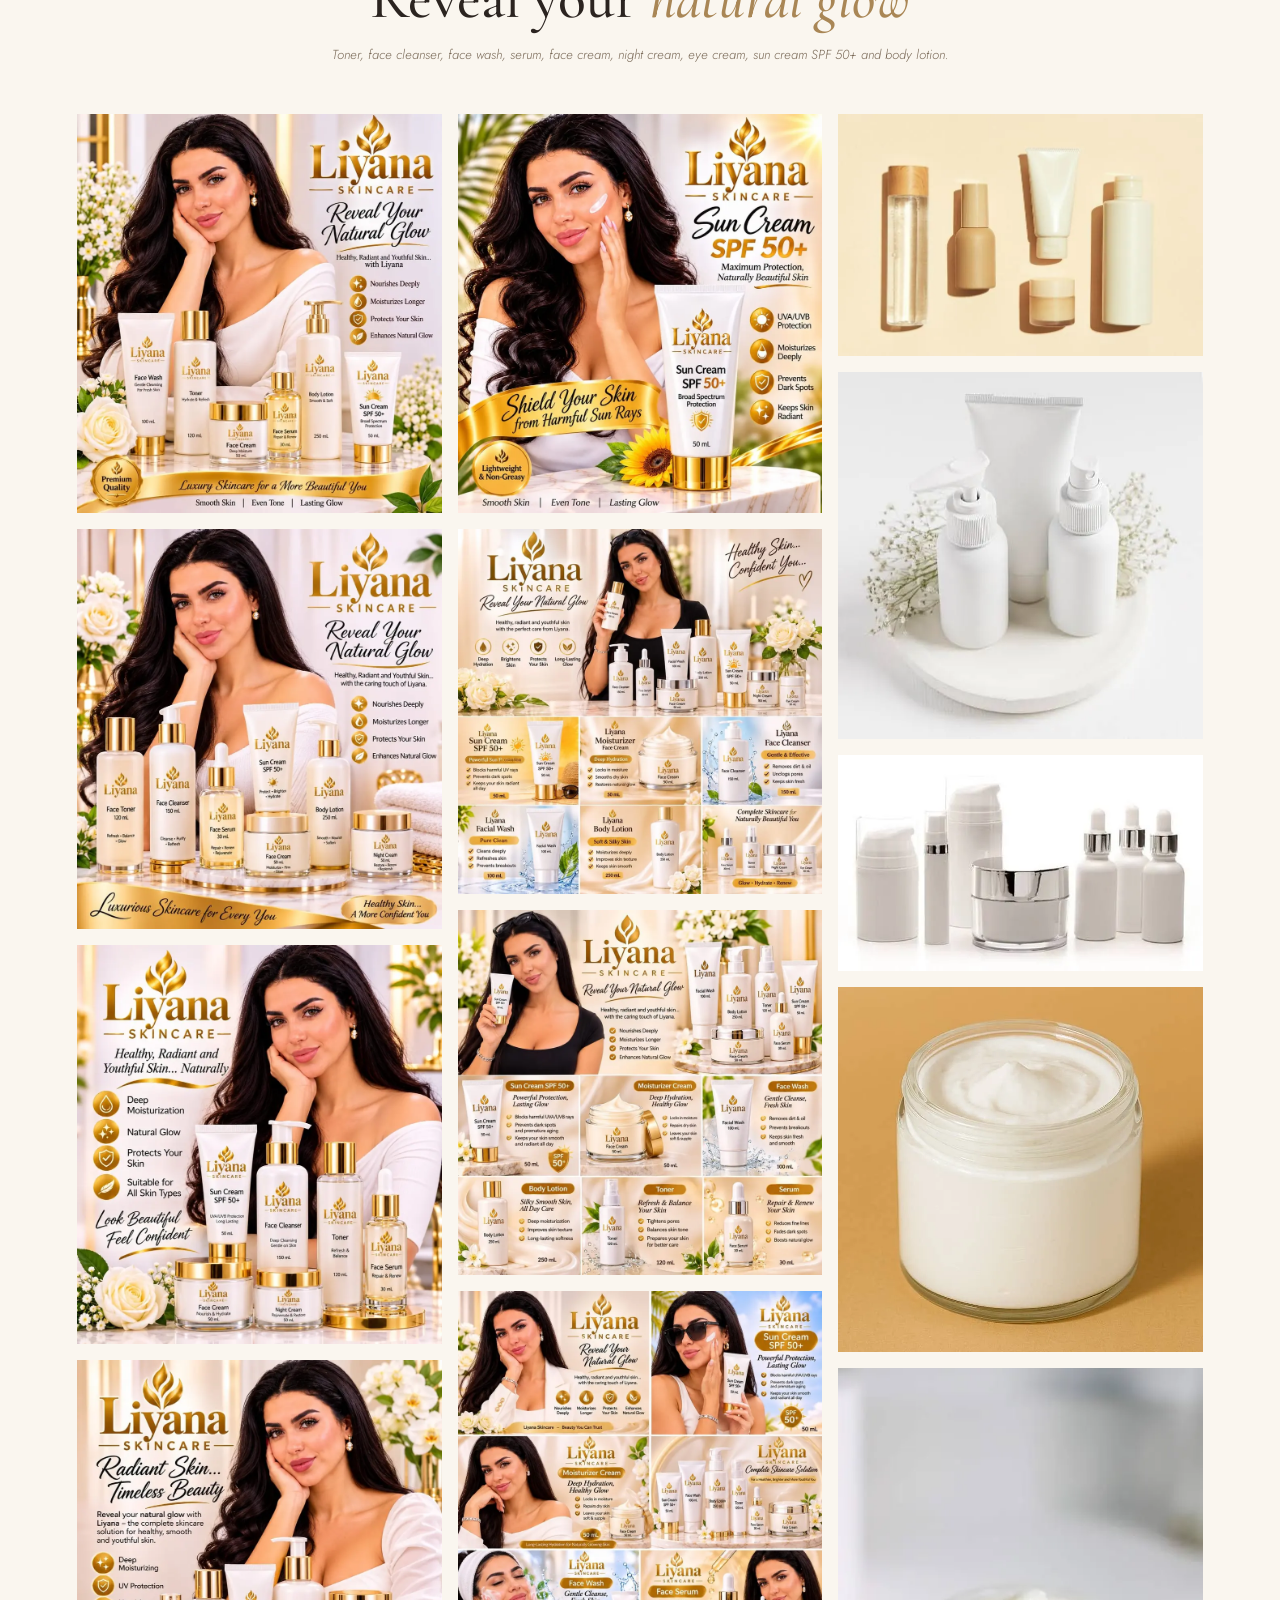
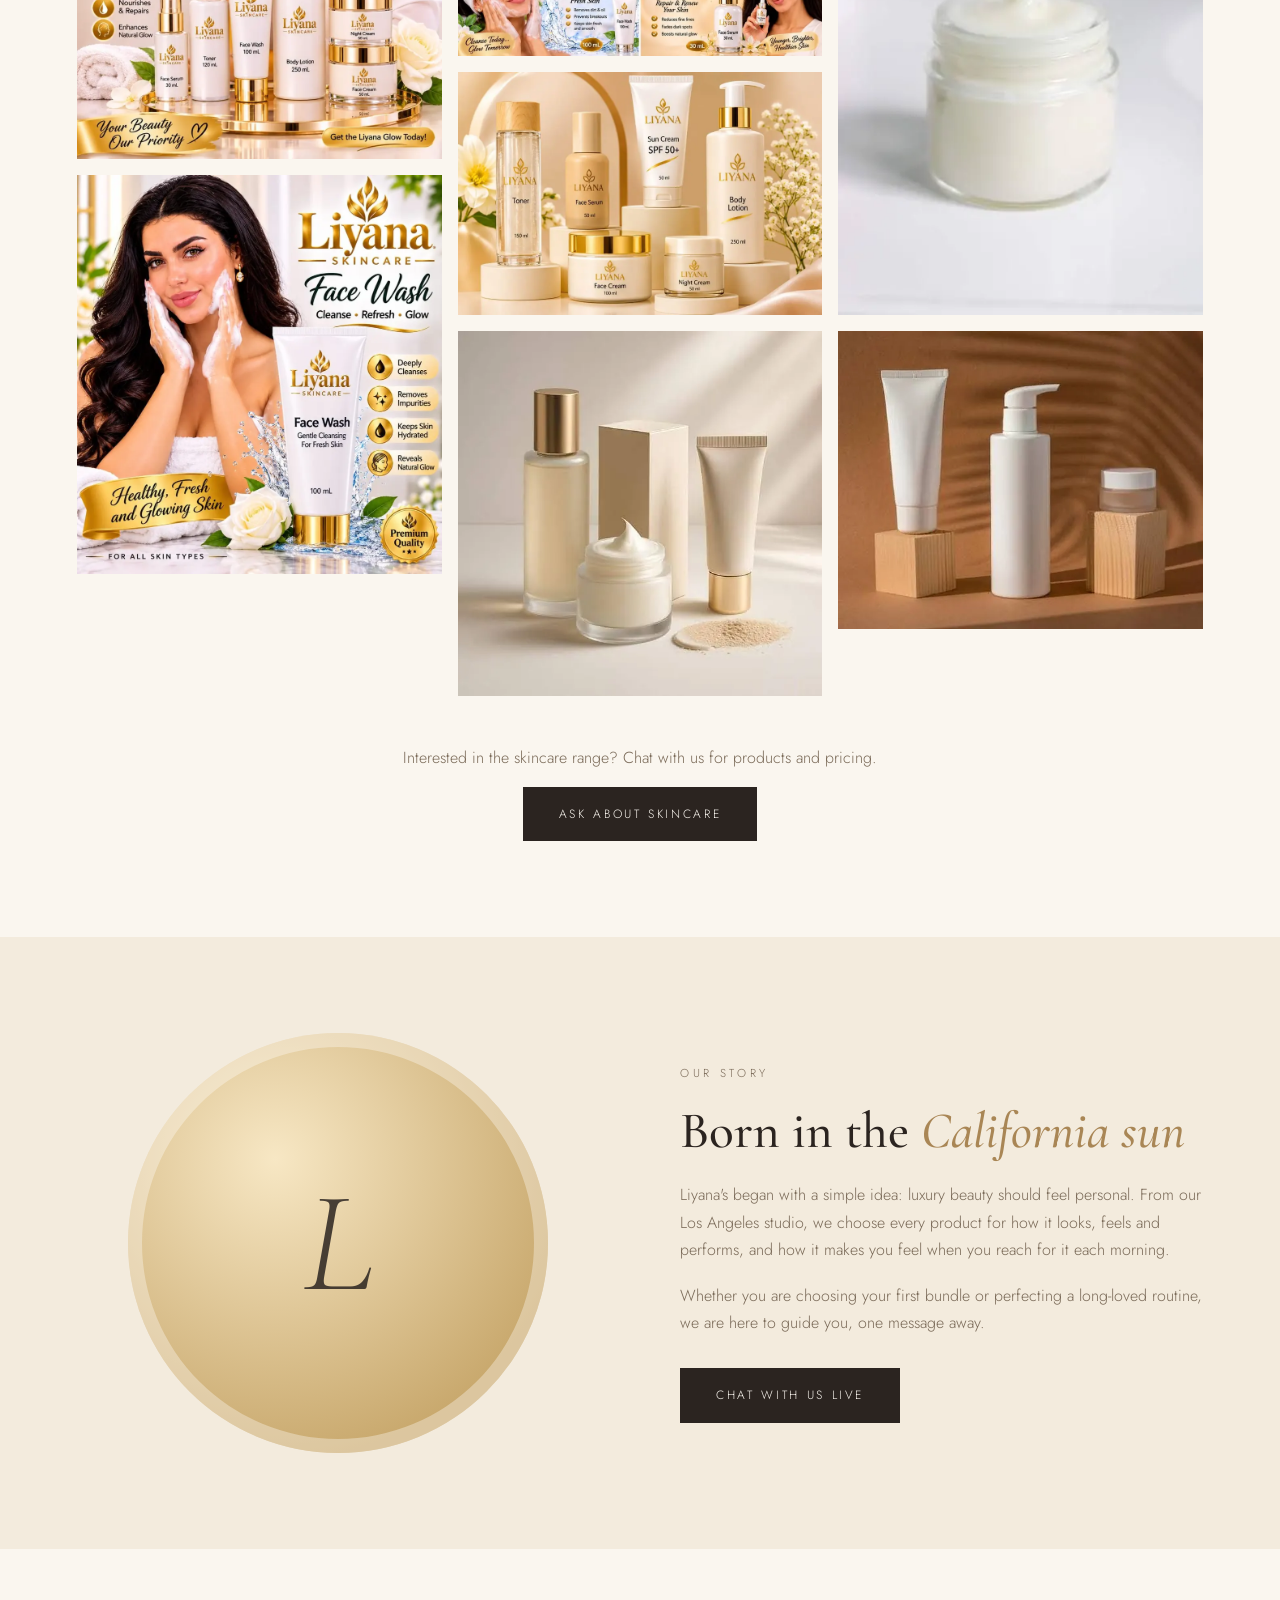
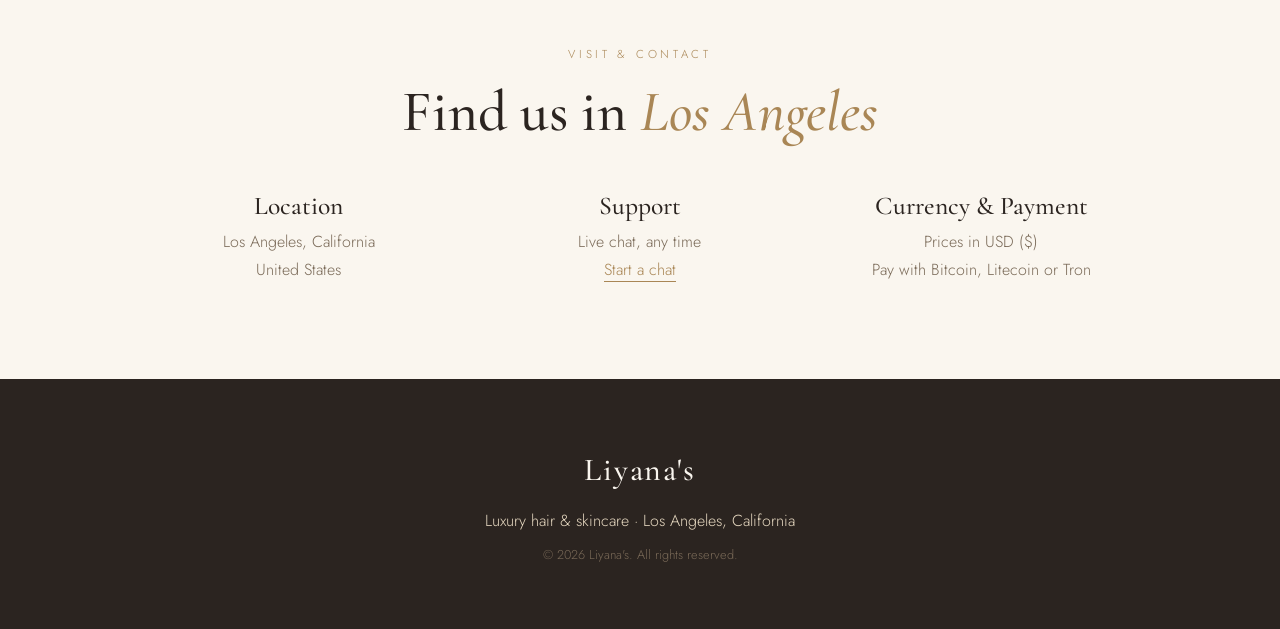
==== commit a830351e: "Rename index.html.html to index.html" ====
--- a/index.html
+++ b/index.html
@@ -8,7 +8,280 @@
   <link rel="preconnect" href="https://fonts.googleapis.com">
   <link rel="preconnect" href="https://fonts.gstatic.com" crossorigin>
   <link href="https://fonts.googleapis.com/css2?family=Cormorant+Garamond:ital,wght@0,400;0,500;0,600;1,400;1,500&family=Jost:wght@300;400;500&display=swap" rel="stylesheet">
-  <link rel="stylesheet" href="styles.css">
+  <style>
+:root{
+  --ivory:#faf6ef;
+  --cream:#f3ebdd;
+  --sand:#e6d8c0;
+  --champagne:#c9a96e;
+  --gold-deep:#a98655;
+  --ink:#2b2420;
+  --taupe:#7a6a58;
+  --white:#fffdf9;
+  --serif:'Cormorant Garamond',Georgia,serif;
+  --sans:'Jost',system-ui,sans-serif;
+  --ease:cubic-bezier(.22,.61,.36,1);
+}
+*{box-sizing:border-box;margin:0;padding:0}
+html{scroll-behavior:smooth}
+body{font-family:var(--sans);font-weight:300;color:var(--ink);background:var(--ivory);line-height:1.7;-webkit-font-smoothing:antialiased}
+a{color:inherit;text-decoration:none}
+button{font:inherit;cursor:pointer;border:0;background:none;color:inherit}
+em{font-style:italic;color:var(--gold-deep)}
+h1,h2,h3{font-family:var(--serif);font-weight:500;line-height:1.1}
+.small{font-size:.8rem;color:var(--taupe)}
+.eyebrow{font-size:.72rem;letter-spacing:.32em;text-transform:uppercase;color:var(--gold-deep);margin-bottom:1rem}
+
+.announce{background:var(--ink);color:var(--sand);text-align:center;font-size:.72rem;letter-spacing:.16em;text-transform:uppercase;padding:.6rem 1rem}
+
+/* Header */
+.site-header{position:sticky;top:0;z-index:50;display:grid;grid-template-columns:1fr auto 1fr;align-items:center;padding:1rem clamp(1rem,4vw,3rem);background:rgba(250,246,239,.92);backdrop-filter:blur(10px);border-bottom:1px solid rgba(201,169,110,.25)}
+.nav{display:flex;gap:2rem;font-size:.78rem;letter-spacing:.18em;text-transform:uppercase}
+.nav a,.support-link{position:relative}
+.nav a::after,.support-link::after{content:"";position:absolute;left:0;bottom:-4px;width:0;height:1px;background:var(--champagne);transition:width .3s var(--ease)}
+.nav a:hover::after,.support-link:hover::after{width:100%}
+.logo{font-family:var(--serif);font-size:2rem;font-weight:500;letter-spacing:.06em;text-align:center}
+.header-actions{display:flex;justify-content:flex-end;align-items:center;gap:1.5rem}
+.support-link{font-size:.78rem;letter-spacing:.18em;text-transform:uppercase}
+.icon-btn{display:inline-flex;align-items:center;justify-content:center;position:relative}
+.menu-btn{display:none;justify-self:start}
+.cart-count{position:absolute;top:-8px;right:-10px;min-width:18px;height:18px;border-radius:9px;background:var(--champagne);color:var(--ink);font-size:.65rem;font-weight:500;display:grid;place-items:center;padding:0 4px}
+
+/* Buttons */
+.btn{display:inline-block;padding:1rem 2.2rem;font-size:.75rem;letter-spacing:.22em;text-transform:uppercase;border:1px solid var(--ink);transition:all .35s var(--ease);text-align:center}
+.btn-dark{background:var(--ink);color:var(--ivory)}
+.btn-dark:hover{background:var(--gold-deep);border-color:var(--gold-deep)}
+.btn-ghost:hover{background:var(--ink);color:var(--ivory)}
+.btn-block{display:block;width:100%}
+
+/* Hero */
+.hero{display:grid;grid-template-columns:1.1fr .9fr;align-items:center;min-height:82vh;padding:4rem clamp(1.2rem,6vw,6rem);gap:2rem;background:linear-gradient(120deg,var(--ivory) 0%,var(--cream) 60%,var(--sand) 100%);overflow:hidden}
+.hero h1{font-size:clamp(2.8rem,6.5vw,5.8rem);margin-bottom:1.5rem}
+.hero-sub{max-width:34rem;font-size:1.1rem;color:var(--taupe);margin-bottom:2.2rem}
+.hero-cta{display:flex;flex-wrap:wrap;gap:1rem}
+.hero-art{position:relative;height:min(520px,60vh);display:grid;place-items:center}
+.orb{position:absolute;border-radius:50%;filter:blur(2px)}
+.orb-1{width:min(420px,80%);aspect-ratio:1;background:radial-gradient(circle at 35% 30%,#f4dfb4,#c9a96e 70%,#a98655);opacity:.55}
+.orb-2{width:min(260px,50%);aspect-ratio:1;right:4%;bottom:2%;background:radial-gradient(circle at 40% 35%,#fff,#e6d8c0);opacity:.8}
+.hero-bottle{position:relative;width:min(230px,45%);filter:drop-shadow(0 30px 40px rgba(43,36,32,.25));animation:float 6s ease-in-out infinite}
+@keyframes float{50%{transform:translateY(-14px)}}
+
+/* Values */
+.values{display:grid;grid-template-columns:repeat(4,1fr);gap:2rem;padding:4rem clamp(1.2rem,6vw,6rem);border-bottom:1px solid var(--sand);text-align:center}
+.values span{font-family:var(--serif);font-style:italic;color:var(--champagne);font-size:1.3rem}
+.values h3{font-size:1.5rem;margin:.4rem 0 .5rem}
+.values p{font-size:.9rem;color:var(--taupe)}
+
+/* Sections */
+section{padding:6rem clamp(1.2rem,6vw,6rem)}
+.values{padding-top:4rem;padding-bottom:4rem}
+.hero{padding-top:4rem;padding-bottom:4rem}
+.section-head{text-align:center;margin-bottom:3rem}
+.section-head h2{font-size:clamp(2.2rem,4.5vw,3.6rem)}
+.note{margin-top:.8rem;font-size:.82rem;color:var(--taupe);font-style:italic}
+
+/* Collections */
+.coll-grid{display:grid;grid-template-columns:repeat(4,1fr);gap:1.2rem}
+.coll{position:relative;aspect-ratio:3/4;display:flex;flex-direction:column;justify-content:flex-end;padding:1.6rem;overflow:hidden;color:var(--ink);transition:transform .5s var(--ease)}
+.coll::before{content:"";position:absolute;inset:0;transition:transform .8s var(--ease)}
+.coll:hover::before{transform:scale(1.07)}
+.coll>*{position:relative}
+.coll span{font-family:var(--serif);font-size:2rem}
+.coll small{font-size:.75rem;letter-spacing:.14em;text-transform:uppercase;color:var(--taupe)}
+.coll-1::before{background:linear-gradient(160deg,#f3e3c3,#d9bc8a)}
+.coll-2::before{background:linear-gradient(160deg,#f0d6cf,#c99b8e)}
+.coll-3::before{background:linear-gradient(160deg,#ece3d2,#b9a98a)}
+.coll-4::before{background:linear-gradient(160deg,#f1d8a8,#b8864a)}
+
+/* Shop */
+.shop{background:var(--white)}
+.filters{display:flex;justify-content:center;flex-wrap:wrap;gap:.6rem;margin-bottom:3rem}
+.filter{padding:.6rem 1.4rem;font-size:.72rem;letter-spacing:.2em;text-transform:uppercase;border:1px solid var(--sand);transition:all .3s var(--ease)}
+.filter:hover{border-color:var(--champagne)}
+.filter.active{background:var(--ink);color:var(--ivory);border-color:var(--ink)}
+.grid{display:grid;grid-template-columns:repeat(4,1fr);gap:2.2rem 1.4rem}
+.card{display:flex;flex-direction:column}
+.thumb{position:relative;aspect-ratio:4/5;display:grid;place-items:center;overflow:hidden;margin-bottom:1rem}
+.thumb svg{width:44%;filter:drop-shadow(0 14px 18px rgba(43,36,32,.22));transition:transform .6s var(--ease)}
+.card:hover .thumb svg{transform:translateY(-8px) scale(1.04)}
+.tag{position:absolute;top:.8rem;left:.8rem;font-size:.62rem;letter-spacing:.18em;text-transform:uppercase;background:var(--white);padding:.25rem .6rem}
+.card .cat{font-size:.68rem;letter-spacing:.22em;text-transform:uppercase;color:var(--gold-deep)}
+.card h3{font-size:1.45rem;margin:.2rem 0}
+.card .desc{font-size:.85rem;color:var(--taupe);flex:1}
+.card .foot{display:flex;justify-content:space-between;align-items:center;margin-top:.9rem}
+.price{font-family:var(--serif);font-size:1.4rem}
+.add{font-size:.68rem;letter-spacing:.2em;text-transform:uppercase;border-bottom:1px solid var(--ink);padding-bottom:2px;transition:color .3s,border-color .3s}
+.add:hover{color:var(--gold-deep);border-color:var(--gold-deep)}
+
+/* Story */
+.story{display:grid;grid-template-columns:1fr 1fr;gap:5rem;align-items:center;background:var(--cream)}
+.story-art{display:grid;place-items:center}
+.story-circle{width:min(420px,90%);aspect-ratio:1;border-radius:50%;background:radial-gradient(circle at 35% 30%,#f7e7c4,#c9a96e 75%);display:grid;place-items:center;box-shadow:inset 0 0 0 14px rgba(255,253,249,.35)}
+.story-circle span{font-family:var(--serif);font-style:italic;font-size:9rem;color:var(--ink);opacity:.85}
+.story-copy h2{font-size:clamp(2.2rem,4vw,3.4rem);margin-bottom:1.4rem}
+.story-copy p{margin-bottom:1.2rem;color:var(--taupe);max-width:34rem}
+.story-copy .btn{margin-top:.8rem}
+
+/* Visit */
+.visit-grid{display:grid;grid-template-columns:repeat(3,1fr);gap:2rem;text-align:center;max-width:62rem;margin:0 auto}
+.visit-grid h3{font-size:1.6rem;margin-bottom:.5rem}
+.visit-grid p{color:var(--taupe)}
+.visit-grid a{color:var(--gold-deep);border-bottom:1px solid currentColor}
+
+/* Footer */
+.site-footer{background:var(--ink);color:var(--sand);text-align:center;padding:4rem 1rem;display:grid;gap:.6rem;justify-items:center}
+.logo-light{color:var(--ivory)}
+.site-footer .small{color:var(--taupe)}
+
+
+/* Drawer */
+.overlay{position:fixed;inset:0;background:rgba(43,36,32,.45);opacity:0;pointer-events:none;transition:opacity .35s;z-index:70}
+.overlay.show{opacity:1;pointer-events:auto}
+.drawer{position:fixed;top:0;right:0;height:100%;width:min(420px,100%);background:var(--ivory);z-index:80;transform:translateX(100%);transition:transform .45s var(--ease);display:flex;flex-direction:column}
+.drawer.open{transform:none}
+.drawer-head{display:flex;justify-content:space-between;align-items:center;padding:1.4rem 1.6rem;border-bottom:1px solid var(--sand)}
+.drawer-head h3{font-size:1.8rem}
+.drawer-body{flex:1;overflow:auto;padding:1rem 1.6rem}
+.empty{text-align:center;color:var(--taupe);margin-top:3rem;font-style:italic}
+.line{display:grid;grid-template-columns:64px 1fr auto;gap:1rem;align-items:center;padding:1rem 0;border-bottom:1px solid var(--sand)}
+.line .mini{width:64px;height:76px;display:grid;place-items:center}
+.line .mini svg{width:55%}
+.line h4{font-family:var(--serif);font-weight:500;font-size:1.15rem;line-height:1.2}
+.line .qty{display:inline-flex;align-items:center;gap:.7rem;margin-top:.3rem;font-size:.9rem}
+.line .qty button{width:24px;height:24px;border:1px solid var(--sand);line-height:1}
+.line .qty button:hover{border-color:var(--champagne)}
+.line .rm{font-size:.68rem;letter-spacing:.14em;text-transform:uppercase;color:var(--taupe);text-decoration:underline;margin-top:.3rem}
+.drawer-foot{padding:1.4rem 1.6rem;border-top:1px solid var(--sand);display:grid;gap:.8rem}
+.row{display:flex;justify-content:space-between;font-size:1.05rem}
+.row strong{font-family:var(--serif);font-size:1.5rem;font-weight:500}
+
+/* Chat helpers */
+.link-btn{color:var(--gold-deep);border-bottom:1px solid currentColor;font-size:inherit;line-height:1.4}
+.link-btn:hover{color:var(--ink)}
+.toast{position:fixed;left:50%;bottom:1.4rem;transform:translate(-50%,20px);z-index:100;background:var(--ink);color:var(--ivory);padding:.8rem 1.3rem;font-size:.85rem;max-width:90vw;text-align:center;opacity:0;pointer-events:none;transition:all .35s var(--ease)}
+.toast.show{opacity:1;transform:translate(-50%,0)}
+
+/* Crypto checkout modal */
+.btn[disabled]{opacity:.45;cursor:not-allowed}
+.btn[disabled]:hover{background:var(--ink);border-color:var(--ink)}
+.modal{position:fixed;inset:0;z-index:90;display:none;align-items:center;justify-content:center;padding:1rem;background:rgba(43,36,32,.55)}
+.modal.show{display:flex}
+.modal-box{position:relative;background:var(--ivory);width:min(520px,100%);max-height:94vh;overflow:auto;padding:2.2rem 1.8rem 1.8rem;border:1px solid var(--champagne);box-shadow:0 30px 80px rgba(43,36,32,.35)}
+.modal-box h3{font-size:2.1rem;margin-bottom:1.2rem}
+.modal-close{position:absolute;top:.9rem;right:1rem;font-size:1.1rem;width:32px;height:32px}
+.pay-summary{border-top:1px solid var(--sand);border-bottom:1px solid var(--sand);padding:.8rem 0;margin-bottom:1.4rem;display:grid;gap:.35rem}
+.pay-summary .row{font-size:.92rem}
+.pay-summary .row.total{margin-top:.5rem;padding-top:.6rem;border-top:1px solid var(--sand)}
+.coin-tabs{display:flex;gap:.5rem;margin-bottom:1rem;flex-wrap:wrap}
+.coin-tab{flex:1;min-width:90px;padding:.7rem .5rem;font-size:.72rem;letter-spacing:.18em;text-transform:uppercase;border:1px solid var(--sand);transition:all .3s var(--ease)}
+.coin-tab:hover{border-color:var(--champagne)}
+.coin-tab.active{background:var(--ink);color:var(--ivory);border-color:var(--ink)}
+.coin-net{font-size:.88rem;color:var(--taupe);margin-bottom:.6rem}
+.addr-box{background:var(--white);border:1px dashed var(--champagne);padding:.9rem;margin-bottom:.8rem;word-break:break-all;text-align:center}
+.addr-box code{font-family:ui-monospace,SFMono-Regular,Menlo,Consolas,monospace;font-size:.88rem;color:var(--ink)}
+.pay-steps{margin:1.3rem 0 1rem 1.2rem;font-size:.86rem;color:var(--taupe);display:grid;gap:.4rem}
+.pay-steps a{color:var(--gold-deep);border-bottom:1px solid currentColor}
+.warn{font-size:.78rem;background:var(--cream);border-left:3px solid var(--champagne);padding:.7rem .9rem;margin-bottom:1.3rem;color:var(--ink)}
+
+/* Countdown */
+.countdown{margin:0 0 2rem;max-width:30rem;padding:1.1rem 1.3rem 1.2rem;background:rgba(255,253,249,.72);border:1px solid rgba(201,169,110,.55);backdrop-filter:blur(6px)}
+.cd-title{font-size:.72rem;letter-spacing:.28em;text-transform:uppercase;color:var(--gold-deep);margin-bottom:.7rem}
+.cd-grid{display:grid;grid-template-columns:repeat(4,1fr);gap:.6rem;text-align:center}
+.cd-grid strong{display:block;font-family:var(--serif);font-weight:500;font-size:clamp(2rem,6vw,2.9rem);line-height:1;font-variant-numeric:tabular-nums}
+.cd-grid span{font-size:.62rem;letter-spacing:.2em;text-transform:uppercase;color:var(--taupe)}
+.countdown.live .cd-grid{display:none}
+.countdown.live .cd-title{margin:0;font-size:.85rem}
+
+/* Hero photo */
+.hero-art{height:auto;padding:1rem 0}
+.hero-frame{position:relative;width:min(400px,80%);aspect-ratio:1100/1204;border-radius:190px 190px 6px 6px;overflow:hidden;box-shadow:0 30px 60px rgba(43,36,32,.25);border:6px solid rgba(255,253,249,.85)}
+.hero-frame img{width:100%;height:100%;object-fit:cover;display:block}
+
+/* Collections with photos */
+.coll-grid{grid-template-columns:repeat(2,1fr)}
+.coll{aspect-ratio:4/3;background:var(--cream)}
+.coll>img{position:absolute;inset:0;width:100%;height:100%;object-fit:cover;transition:transform .8s var(--ease)}
+.coll:hover>img{transform:scale(1.06)}
+.coll::after{content:"";position:absolute;inset:0;background:linear-gradient(180deg,transparent 40%,rgba(43,36,32,.65))}
+.coll>span,.coll>small{position:relative;z-index:1;color:var(--ivory)}
+.coll>small{color:var(--sand)}
+
+/* Product cards */
+.thumb{aspect-ratio:1/1;background:var(--cream)}
+.thumb img{width:100%;height:100%;object-fit:cover;display:block;transition:transform .8s var(--ease)}
+.card:hover .thumb img{transform:scale(1.04)}
+.nophoto{width:100%;height:100%;display:grid;place-items:center;background:linear-gradient(160deg,#f3ebdd,#d9bc8a);color:var(--taupe);font-family:var(--serif);font-style:italic;font-size:1.2rem;text-align:center;padding:1rem}
+.specs{margin:.7rem 0 .4rem;display:grid;gap:.1rem;font-size:.8rem}
+.specs div{display:flex;justify-content:space-between;gap:.8rem;border-bottom:1px solid var(--sand);padding:.25rem 0}
+.specs dt{color:var(--taupe);flex:none}
+.specs dd{text-align:right}
+.len-label{display:flex;justify-content:space-between;align-items:center;gap:.8rem;margin-top:.6rem;font-size:.72rem;letter-spacing:.16em;text-transform:uppercase;color:var(--taupe)}
+.len{font:inherit;font-size:.9rem;letter-spacing:0;text-transform:none;color:var(--ink);padding:.45rem .6rem;border:1px solid var(--sand);background:var(--white);min-width:8.5rem}
+.len:focus{outline:2px solid var(--champagne);outline-offset:1px}
+.range{font-size:.78rem;color:var(--taupe);margin-top:.5rem}
+.line .mini{background:var(--cream);overflow:hidden}
+.line .mini img{width:100%;height:100%;object-fit:cover;display:block}
+
+/* Skincare gallery */
+.gallery{columns:3;column-gap:1rem}
+.g-item{display:block;width:100%;margin:0 0 1rem;break-inside:avoid;overflow:hidden;background:var(--cream);cursor:zoom-in}
+.g-item img{width:100%;display:block;transition:transform .8s var(--ease)}
+.g-item:hover img{transform:scale(1.04)}
+.skin-cta{margin-top:3rem;text-align:center;display:grid;gap:1rem;justify-items:center}
+.skin-cta p{color:var(--taupe)}
+
+/* Lightbox */
+.lightbox{position:fixed;inset:0;z-index:95;display:none;align-items:center;justify-content:center;background:rgba(20,16,14,.93);padding:3.5rem 4rem}
+.lightbox.show{display:flex}
+.lightbox img{max-width:100%;max-height:100%;object-fit:contain}
+.lb-btn{position:absolute;color:#fff;font-size:2rem;line-height:1;width:48px;height:48px;display:grid;place-items:center;background:rgba(255,255,255,.12)}
+.lb-btn:hover{background:rgba(255,255,255,.25)}
+.lb-close{top:1rem;right:1rem;font-size:1.2rem}
+.lb-prev{left:.6rem;top:50%;transform:translateY(-50%)}
+.lb-next{right:.6rem;top:50%;transform:translateY(-50%)}
+
+/* Scroll reveal */
+.reveal{opacity:0;transform:translateY(24px);transition:opacity .9s var(--ease),transform .9s var(--ease)}
+.reveal.in{opacity:1;transform:none}
+
+/* Responsive */
+@media(max-width:1000px){
+  .grid,.coll-grid{grid-template-columns:repeat(2,1fr)}
+  .values{grid-template-columns:repeat(2,1fr)}
+  .story{grid-template-columns:1fr;gap:3rem}
+  .hero{grid-template-columns:1fr;text-align:center}
+  .hero-sub{margin-inline:auto}
+  .hero-cta{justify-content:center}
+  .countdown{margin-inline:auto}
+  .gallery{columns:2}
+}
+@media(max-width:760px){
+  .menu-btn{display:inline-flex}
+  .nav{position:absolute;top:100%;left:0;right:0;flex-direction:column;gap:0;background:var(--ivory);border-bottom:1px solid var(--sand);max-height:0;overflow:hidden;transition:max-height .4s var(--ease)}
+  .nav.open{max-height:260px}
+  .nav a{padding:1rem 1.4rem;border-top:1px solid var(--sand)}
+  .support-link{display:none}
+  .visit-grid{grid-template-columns:1fr}
+  .coll-grid{grid-template-columns:1fr}
+  .grid{grid-template-columns:1fr;max-width:460px;margin-inline:auto}
+  .card{min-width:0}
+  .lightbox{padding:3.5rem .5rem}
+  .gallery{column-gap:.6rem}
+  .g-item{margin-bottom:.6rem}
+  section{padding:4rem 1.2rem}
+}
+@media(max-width:480px){
+  .grid{gap:1.6rem .8rem}
+  .card h3{font-size:1.2rem}
+  .values{grid-template-columns:1fr}
+}
+@media(prefers-reduced-motion:reduce){
+  *{animation:none!important;transition:none!important}
+  html{scroll-behavior:auto}
+  .reveal{opacity:1;transform:none}
+}
+
+</style>
 </head>
 <body>
 
@@ -58,7 +331,7 @@
       </div>
       <div class="hero-art">
         <div class="orb orb-1" aria-hidden="true"></div>
-        <figure class="hero-frame"><img src="images/skin-04.jpg" alt="Liyana Skincare: healthy, radiant and youthful skin" fetchpriority="high"></figure>
+        <figure class="hero-frame"><img data-img="skin-04.jpg" alt="Liyana Skincare: healthy, radiant and youthful skin" fetchpriority="high"></figure>
       </div>
     </section>
 
@@ -75,8 +348,8 @@
         <h2>Two ways to <em>glow</em></h2>
       </div>
       <div class="coll-grid">
-        <a class="coll" href="#shop"><img src="images/hair-straight.jpg" alt="" loading="lazy"><span>Hair</span><small>Straight · Wave · Curly bundles</small></a>
-        <a class="coll" href="#skincare"><img src="images/skin-10.jpg" alt="" loading="lazy"><span>Skincare</span><small>The Liyana Skincare range</small></a>
+        <a class="coll" href="#shop"><img data-img="hair-straight.jpg" alt="" loading="lazy"><span>Hair</span><small>Straight · Wave · Curly bundles</small></a>
+        <a class="coll" href="#skincare"><img data-img="skin-10.jpg" alt="" loading="lazy"><span>Skincare</span><small>The Liyana Skincare range</small></a>
       </div>
     </section>
 
@@ -178,6 +451,464 @@
 
   <div class="toast" id="toast" role="status" aria-live="polite"></div>
 
-  <script src="script.js"></script>
+  <script>window.IMAGES={"hair-kinky-curly.jpg":"[data-uri]","hair-loose-wave.jpg":"[data-uri]","hair-straight.jpg":"[data-uri]","skin-01.jpg":"[data-uri]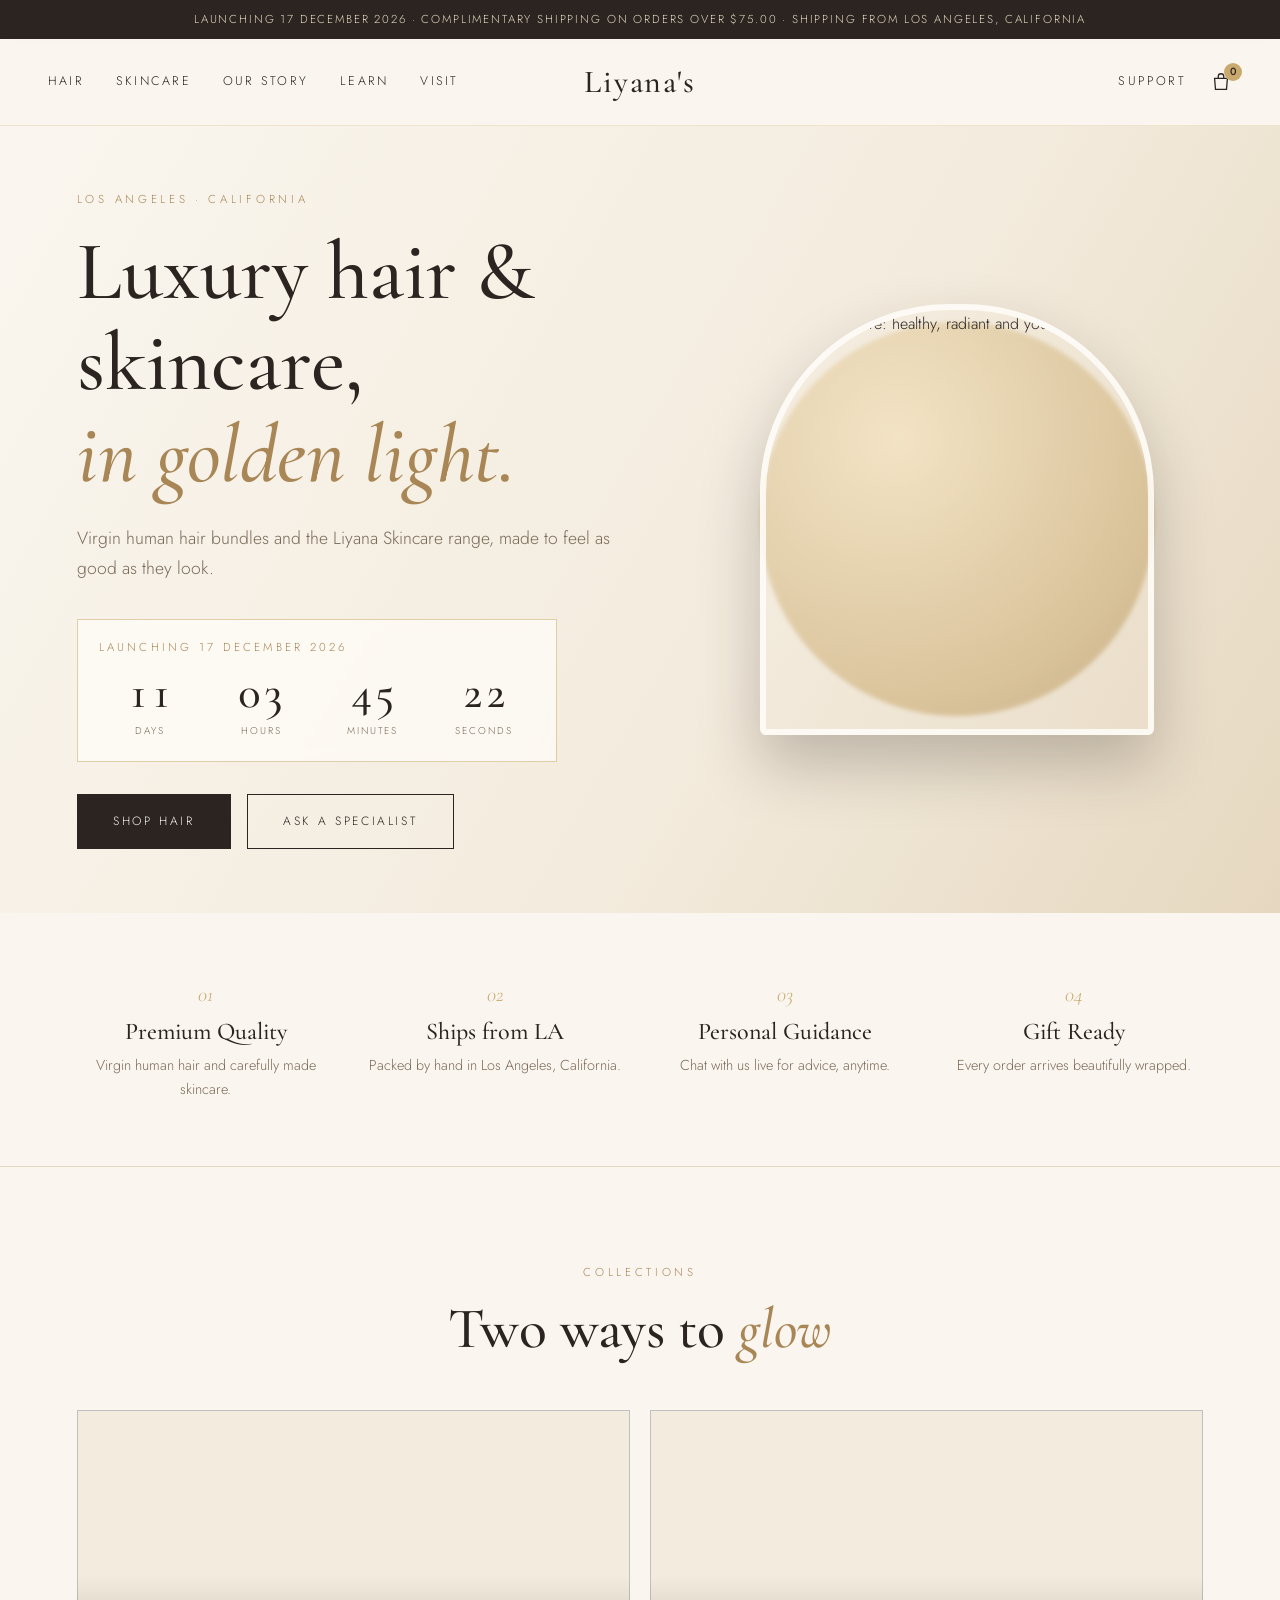
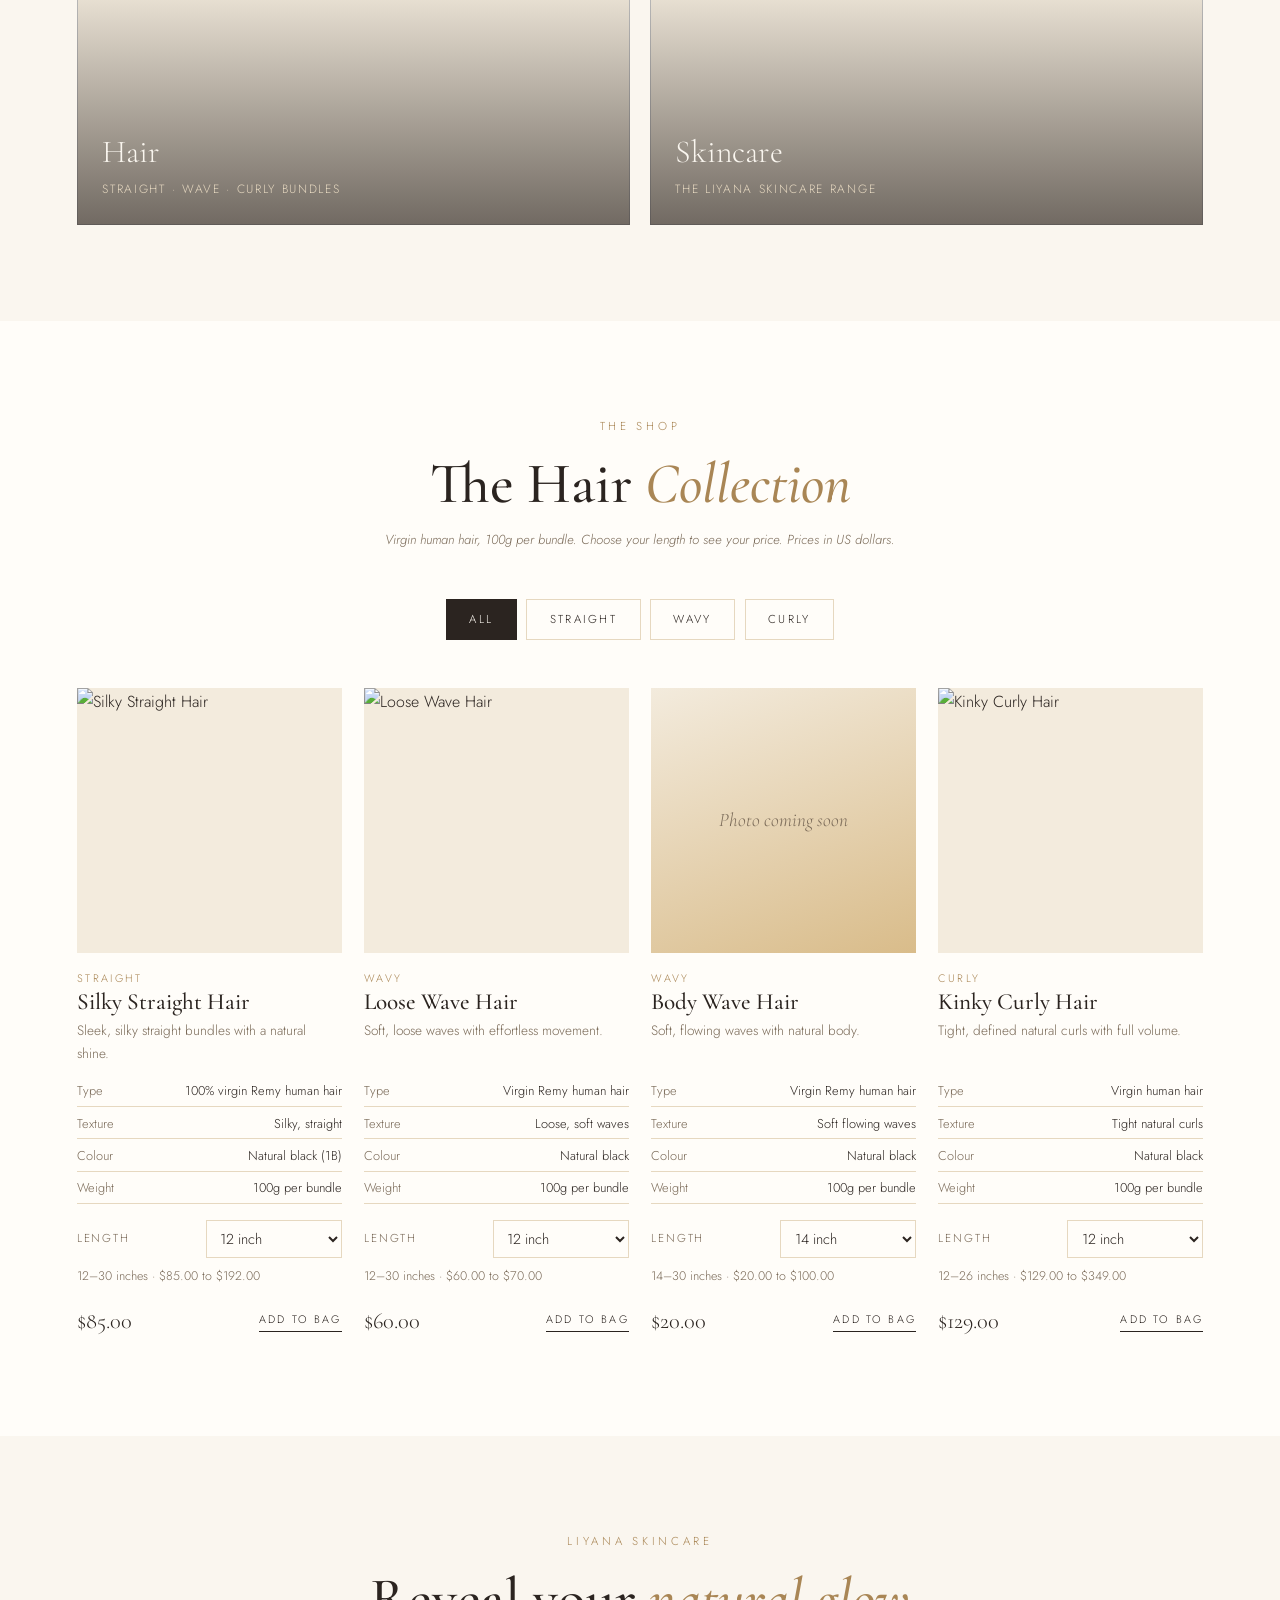
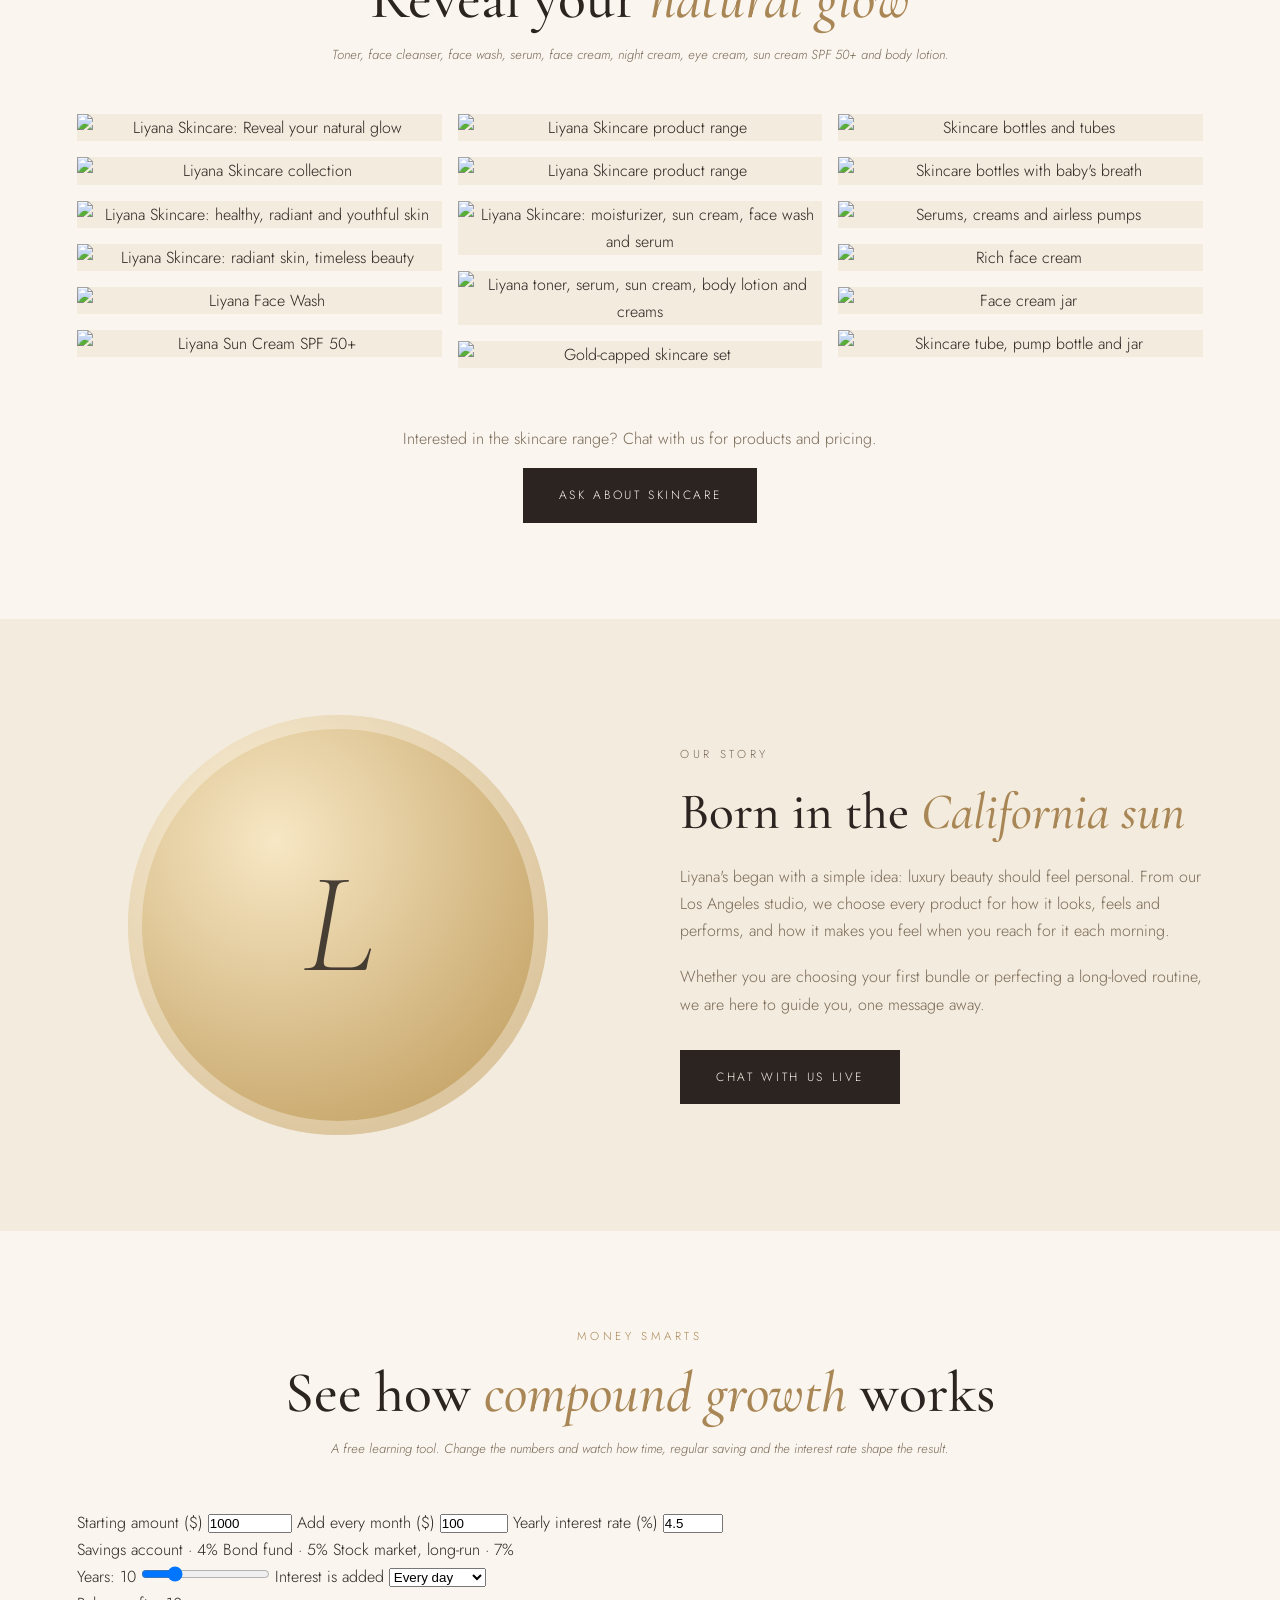
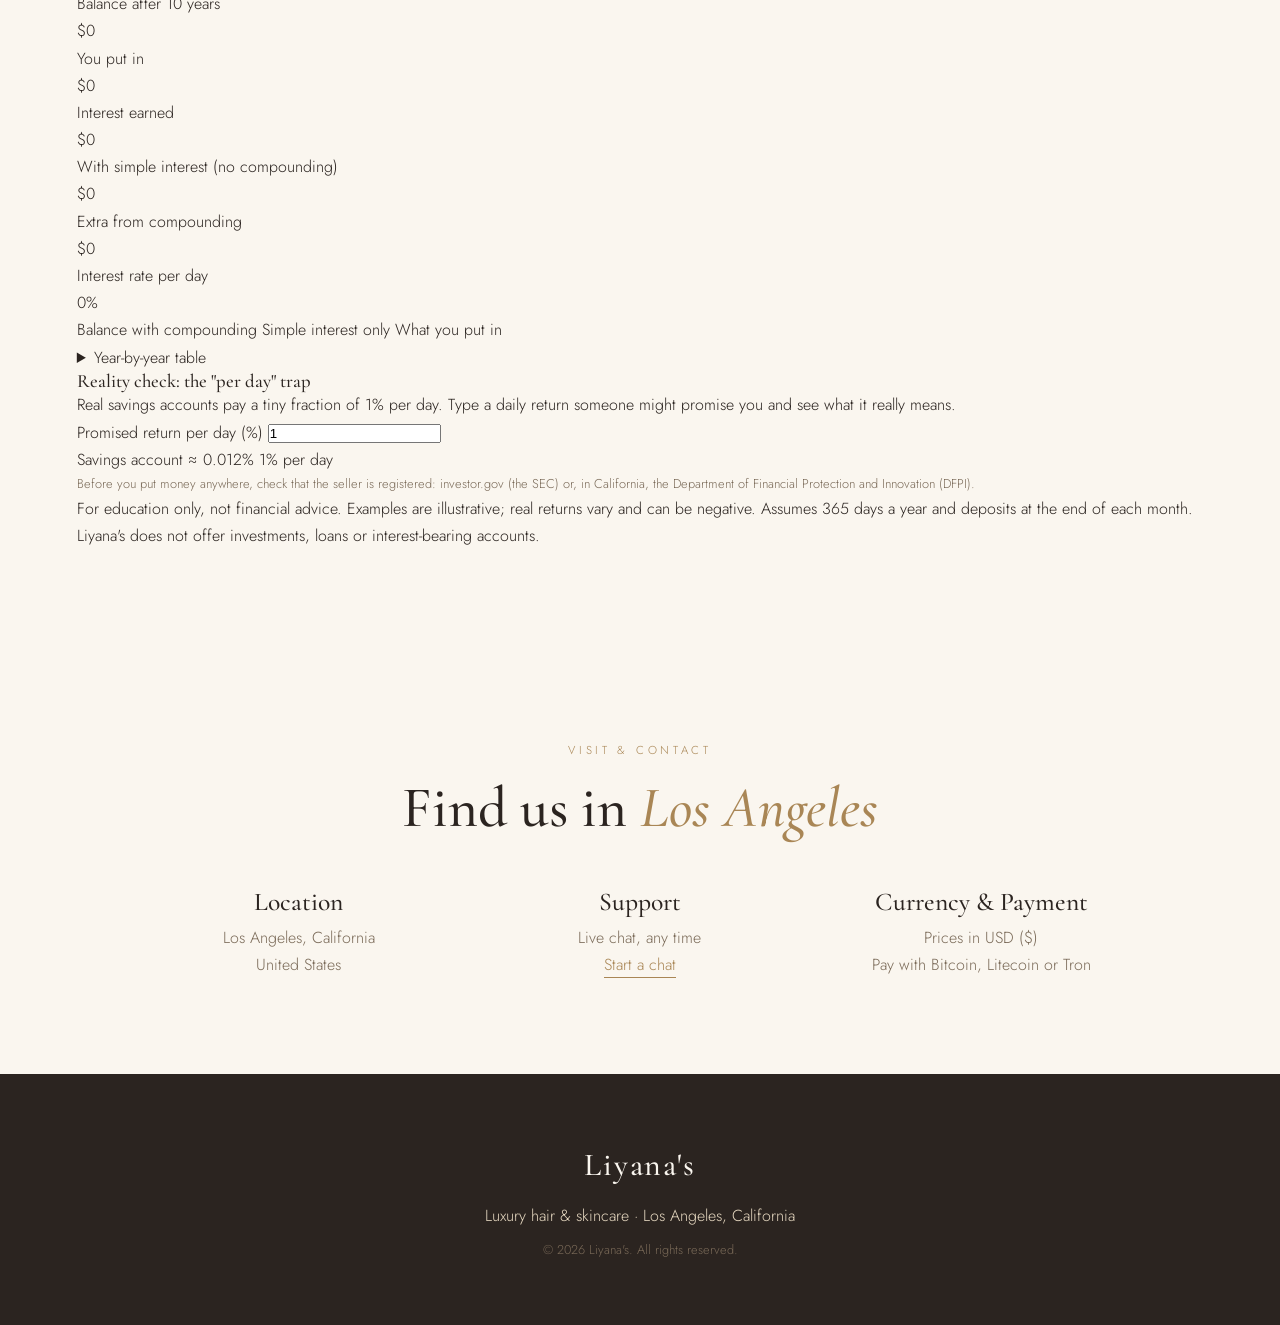
==== commit bec0f64e: "Add files via upload" ====
--- a/index.html
+++ b/index.html
@@ -8,280 +8,7 @@
   <link rel="preconnect" href="https://fonts.googleapis.com">
   <link rel="preconnect" href="https://fonts.gstatic.com" crossorigin>
   <link href="https://fonts.googleapis.com/css2?family=Cormorant+Garamond:ital,wght@0,400;0,500;0,600;1,400;1,500&family=Jost:wght@300;400;500&display=swap" rel="stylesheet">
-  <style>
-:root{
-  --ivory:#faf6ef;
-  --cream:#f3ebdd;
-  --sand:#e6d8c0;
-  --champagne:#c9a96e;
-  --gold-deep:#a98655;
-  --ink:#2b2420;
-  --taupe:#7a6a58;
-  --white:#fffdf9;
-  --serif:'Cormorant Garamond',Georgia,serif;
-  --sans:'Jost',system-ui,sans-serif;
-  --ease:cubic-bezier(.22,.61,.36,1);
-}
-*{box-sizing:border-box;margin:0;padding:0}
-html{scroll-behavior:smooth}
-body{font-family:var(--sans);font-weight:300;color:var(--ink);background:var(--ivory);line-height:1.7;-webkit-font-smoothing:antialiased}
-a{color:inherit;text-decoration:none}
-button{font:inherit;cursor:pointer;border:0;background:none;color:inherit}
-em{font-style:italic;color:var(--gold-deep)}
-h1,h2,h3{font-family:var(--serif);font-weight:500;line-height:1.1}
-.small{font-size:.8rem;color:var(--taupe)}
-.eyebrow{font-size:.72rem;letter-spacing:.32em;text-transform:uppercase;color:var(--gold-deep);margin-bottom:1rem}
-
-.announce{background:var(--ink);color:var(--sand);text-align:center;font-size:.72rem;letter-spacing:.16em;text-transform:uppercase;padding:.6rem 1rem}
-
-/* Header */
-.site-header{position:sticky;top:0;z-index:50;display:grid;grid-template-columns:1fr auto 1fr;align-items:center;padding:1rem clamp(1rem,4vw,3rem);background:rgba(250,246,239,.92);backdrop-filter:blur(10px);border-bottom:1px solid rgba(201,169,110,.25)}
-.nav{display:flex;gap:2rem;font-size:.78rem;letter-spacing:.18em;text-transform:uppercase}
-.nav a,.support-link{position:relative}
-.nav a::after,.support-link::after{content:"";position:absolute;left:0;bottom:-4px;width:0;height:1px;background:var(--champagne);transition:width .3s var(--ease)}
-.nav a:hover::after,.support-link:hover::after{width:100%}
-.logo{font-family:var(--serif);font-size:2rem;font-weight:500;letter-spacing:.06em;text-align:center}
-.header-actions{display:flex;justify-content:flex-end;align-items:center;gap:1.5rem}
-.support-link{font-size:.78rem;letter-spacing:.18em;text-transform:uppercase}
-.icon-btn{display:inline-flex;align-items:center;justify-content:center;position:relative}
-.menu-btn{display:none;justify-self:start}
-.cart-count{position:absolute;top:-8px;right:-10px;min-width:18px;height:18px;border-radius:9px;background:var(--champagne);color:var(--ink);font-size:.65rem;font-weight:500;display:grid;place-items:center;padding:0 4px}
-
-/* Buttons */
-.btn{display:inline-block;padding:1rem 2.2rem;font-size:.75rem;letter-spacing:.22em;text-transform:uppercase;border:1px solid var(--ink);transition:all .35s var(--ease);text-align:center}
-.btn-dark{background:var(--ink);color:var(--ivory)}
-.btn-dark:hover{background:var(--gold-deep);border-color:var(--gold-deep)}
-.btn-ghost:hover{background:var(--ink);color:var(--ivory)}
-.btn-block{display:block;width:100%}
-
-/* Hero */
-.hero{display:grid;grid-template-columns:1.1fr .9fr;align-items:center;min-height:82vh;padding:4rem clamp(1.2rem,6vw,6rem);gap:2rem;background:linear-gradient(120deg,var(--ivory) 0%,var(--cream) 60%,var(--sand) 100%);overflow:hidden}
-.hero h1{font-size:clamp(2.8rem,6.5vw,5.8rem);margin-bottom:1.5rem}
-.hero-sub{max-width:34rem;font-size:1.1rem;color:var(--taupe);margin-bottom:2.2rem}
-.hero-cta{display:flex;flex-wrap:wrap;gap:1rem}
-.hero-art{position:relative;height:min(520px,60vh);display:grid;place-items:center}
-.orb{position:absolute;border-radius:50%;filter:blur(2px)}
-.orb-1{width:min(420px,80%);aspect-ratio:1;background:radial-gradient(circle at 35% 30%,#f4dfb4,#c9a96e 70%,#a98655);opacity:.55}
-.orb-2{width:min(260px,50%);aspect-ratio:1;right:4%;bottom:2%;background:radial-gradient(circle at 40% 35%,#fff,#e6d8c0);opacity:.8}
-.hero-bottle{position:relative;width:min(230px,45%);filter:drop-shadow(0 30px 40px rgba(43,36,32,.25));animation:float 6s ease-in-out infinite}
-@keyframes float{50%{transform:translateY(-14px)}}
-
-/* Values */
-.values{display:grid;grid-template-columns:repeat(4,1fr);gap:2rem;padding:4rem clamp(1.2rem,6vw,6rem);border-bottom:1px solid var(--sand);text-align:center}
-.values span{font-family:var(--serif);font-style:italic;color:var(--champagne);font-size:1.3rem}
-.values h3{font-size:1.5rem;margin:.4rem 0 .5rem}
-.values p{font-size:.9rem;color:var(--taupe)}
-
-/* Sections */
-section{padding:6rem clamp(1.2rem,6vw,6rem)}
-.values{padding-top:4rem;padding-bottom:4rem}
-.hero{padding-top:4rem;padding-bottom:4rem}
-.section-head{text-align:center;margin-bottom:3rem}
-.section-head h2{font-size:clamp(2.2rem,4.5vw,3.6rem)}
-.note{margin-top:.8rem;font-size:.82rem;color:var(--taupe);font-style:italic}
-
-/* Collections */
-.coll-grid{display:grid;grid-template-columns:repeat(4,1fr);gap:1.2rem}
-.coll{position:relative;aspect-ratio:3/4;display:flex;flex-direction:column;justify-content:flex-end;padding:1.6rem;overflow:hidden;color:var(--ink);transition:transform .5s var(--ease)}
-.coll::before{content:"";position:absolute;inset:0;transition:transform .8s var(--ease)}
-.coll:hover::before{transform:scale(1.07)}
-.coll>*{position:relative}
-.coll span{font-family:var(--serif);font-size:2rem}
-.coll small{font-size:.75rem;letter-spacing:.14em;text-transform:uppercase;color:var(--taupe)}
-.coll-1::before{background:linear-gradient(160deg,#f3e3c3,#d9bc8a)}
-.coll-2::before{background:linear-gradient(160deg,#f0d6cf,#c99b8e)}
-.coll-3::before{background:linear-gradient(160deg,#ece3d2,#b9a98a)}
-.coll-4::before{background:linear-gradient(160deg,#f1d8a8,#b8864a)}
-
-/* Shop */
-.shop{background:var(--white)}
-.filters{display:flex;justify-content:center;flex-wrap:wrap;gap:.6rem;margin-bottom:3rem}
-.filter{padding:.6rem 1.4rem;font-size:.72rem;letter-spacing:.2em;text-transform:uppercase;border:1px solid var(--sand);transition:all .3s var(--ease)}
-.filter:hover{border-color:var(--champagne)}
-.filter.active{background:var(--ink);color:var(--ivory);border-color:var(--ink)}
-.grid{display:grid;grid-template-columns:repeat(4,1fr);gap:2.2rem 1.4rem}
-.card{display:flex;flex-direction:column}
-.thumb{position:relative;aspect-ratio:4/5;display:grid;place-items:center;overflow:hidden;margin-bottom:1rem}
-.thumb svg{width:44%;filter:drop-shadow(0 14px 18px rgba(43,36,32,.22));transition:transform .6s var(--ease)}
-.card:hover .thumb svg{transform:translateY(-8px) scale(1.04)}
-.tag{position:absolute;top:.8rem;left:.8rem;font-size:.62rem;letter-spacing:.18em;text-transform:uppercase;background:var(--white);padding:.25rem .6rem}
-.card .cat{font-size:.68rem;letter-spacing:.22em;text-transform:uppercase;color:var(--gold-deep)}
-.card h3{font-size:1.45rem;margin:.2rem 0}
-.card .desc{font-size:.85rem;color:var(--taupe);flex:1}
-.card .foot{display:flex;justify-content:space-between;align-items:center;margin-top:.9rem}
-.price{font-family:var(--serif);font-size:1.4rem}
-.add{font-size:.68rem;letter-spacing:.2em;text-transform:uppercase;border-bottom:1px solid var(--ink);padding-bottom:2px;transition:color .3s,border-color .3s}
-.add:hover{color:var(--gold-deep);border-color:var(--gold-deep)}
-
-/* Story */
-.story{display:grid;grid-template-columns:1fr 1fr;gap:5rem;align-items:center;background:var(--cream)}
-.story-art{display:grid;place-items:center}
-.story-circle{width:min(420px,90%);aspect-ratio:1;border-radius:50%;background:radial-gradient(circle at 35% 30%,#f7e7c4,#c9a96e 75%);display:grid;place-items:center;box-shadow:inset 0 0 0 14px rgba(255,253,249,.35)}
-.story-circle span{font-family:var(--serif);font-style:italic;font-size:9rem;color:var(--ink);opacity:.85}
-.story-copy h2{font-size:clamp(2.2rem,4vw,3.4rem);margin-bottom:1.4rem}
-.story-copy p{margin-bottom:1.2rem;color:var(--taupe);max-width:34rem}
-.story-copy .btn{margin-top:.8rem}
-
-/* Visit */
-.visit-grid{display:grid;grid-template-columns:repeat(3,1fr);gap:2rem;text-align:center;max-width:62rem;margin:0 auto}
-.visit-grid h3{font-size:1.6rem;margin-bottom:.5rem}
-.visit-grid p{color:var(--taupe)}
-.visit-grid a{color:var(--gold-deep);border-bottom:1px solid currentColor}
-
-/* Footer */
-.site-footer{background:var(--ink);color:var(--sand);text-align:center;padding:4rem 1rem;display:grid;gap:.6rem;justify-items:center}
-.logo-light{color:var(--ivory)}
-.site-footer .small{color:var(--taupe)}
-
-
-/* Drawer */
-.overlay{position:fixed;inset:0;background:rgba(43,36,32,.45);opacity:0;pointer-events:none;transition:opacity .35s;z-index:70}
-.overlay.show{opacity:1;pointer-events:auto}
-.drawer{position:fixed;top:0;right:0;height:100%;width:min(420px,100%);background:var(--ivory);z-index:80;transform:translateX(100%);transition:transform .45s var(--ease);display:flex;flex-direction:column}
-.drawer.open{transform:none}
-.drawer-head{display:flex;justify-content:space-between;align-items:center;padding:1.4rem 1.6rem;border-bottom:1px solid var(--sand)}
-.drawer-head h3{font-size:1.8rem}
-.drawer-body{flex:1;overflow:auto;padding:1rem 1.6rem}
-.empty{text-align:center;color:var(--taupe);margin-top:3rem;font-style:italic}
-.line{display:grid;grid-template-columns:64px 1fr auto;gap:1rem;align-items:center;padding:1rem 0;border-bottom:1px solid var(--sand)}
-.line .mini{width:64px;height:76px;display:grid;place-items:center}
-.line .mini svg{width:55%}
-.line h4{font-family:var(--serif);font-weight:500;font-size:1.15rem;line-height:1.2}
-.line .qty{display:inline-flex;align-items:center;gap:.7rem;margin-top:.3rem;font-size:.9rem}
-.line .qty button{width:24px;height:24px;border:1px solid var(--sand);line-height:1}
-.line .qty button:hover{border-color:var(--champagne)}
-.line .rm{font-size:.68rem;letter-spacing:.14em;text-transform:uppercase;color:var(--taupe);text-decoration:underline;margin-top:.3rem}
-.drawer-foot{padding:1.4rem 1.6rem;border-top:1px solid var(--sand);display:grid;gap:.8rem}
-.row{display:flex;justify-content:space-between;font-size:1.05rem}
-.row strong{font-family:var(--serif);font-size:1.5rem;font-weight:500}
-
-/* Chat helpers */
-.link-btn{color:var(--gold-deep);border-bottom:1px solid currentColor;font-size:inherit;line-height:1.4}
-.link-btn:hover{color:var(--ink)}
-.toast{position:fixed;left:50%;bottom:1.4rem;transform:translate(-50%,20px);z-index:100;background:var(--ink);color:var(--ivory);padding:.8rem 1.3rem;font-size:.85rem;max-width:90vw;text-align:center;opacity:0;pointer-events:none;transition:all .35s var(--ease)}
-.toast.show{opacity:1;transform:translate(-50%,0)}
-
-/* Crypto checkout modal */
-.btn[disabled]{opacity:.45;cursor:not-allowed}
-.btn[disabled]:hover{background:var(--ink);border-color:var(--ink)}
-.modal{position:fixed;inset:0;z-index:90;display:none;align-items:center;justify-content:center;padding:1rem;background:rgba(43,36,32,.55)}
-.modal.show{display:flex}
-.modal-box{position:relative;background:var(--ivory);width:min(520px,100%);max-height:94vh;overflow:auto;padding:2.2rem 1.8rem 1.8rem;border:1px solid var(--champagne);box-shadow:0 30px 80px rgba(43,36,32,.35)}
-.modal-box h3{font-size:2.1rem;margin-bottom:1.2rem}
-.modal-close{position:absolute;top:.9rem;right:1rem;font-size:1.1rem;width:32px;height:32px}
-.pay-summary{border-top:1px solid var(--sand);border-bottom:1px solid var(--sand);padding:.8rem 0;margin-bottom:1.4rem;display:grid;gap:.35rem}
-.pay-summary .row{font-size:.92rem}
-.pay-summary .row.total{margin-top:.5rem;padding-top:.6rem;border-top:1px solid var(--sand)}
-.coin-tabs{display:flex;gap:.5rem;margin-bottom:1rem;flex-wrap:wrap}
-.coin-tab{flex:1;min-width:90px;padding:.7rem .5rem;font-size:.72rem;letter-spacing:.18em;text-transform:uppercase;border:1px solid var(--sand);transition:all .3s var(--ease)}
-.coin-tab:hover{border-color:var(--champagne)}
-.coin-tab.active{background:var(--ink);color:var(--ivory);border-color:var(--ink)}
-.coin-net{font-size:.88rem;color:var(--taupe);margin-bottom:.6rem}
-.addr-box{background:var(--white);border:1px dashed var(--champagne);padding:.9rem;margin-bottom:.8rem;word-break:break-all;text-align:center}
-.addr-box code{font-family:ui-monospace,SFMono-Regular,Menlo,Consolas,monospace;font-size:.88rem;color:var(--ink)}
-.pay-steps{margin:1.3rem 0 1rem 1.2rem;font-size:.86rem;color:var(--taupe);display:grid;gap:.4rem}
-.pay-steps a{color:var(--gold-deep);border-bottom:1px solid currentColor}
-.warn{font-size:.78rem;background:var(--cream);border-left:3px solid var(--champagne);padding:.7rem .9rem;margin-bottom:1.3rem;color:var(--ink)}
-
-/* Countdown */
-.countdown{margin:0 0 2rem;max-width:30rem;padding:1.1rem 1.3rem 1.2rem;background:rgba(255,253,249,.72);border:1px solid rgba(201,169,110,.55);backdrop-filter:blur(6px)}
-.cd-title{font-size:.72rem;letter-spacing:.28em;text-transform:uppercase;color:var(--gold-deep);margin-bottom:.7rem}
-.cd-grid{display:grid;grid-template-columns:repeat(4,1fr);gap:.6rem;text-align:center}
-.cd-grid strong{display:block;font-family:var(--serif);font-weight:500;font-size:clamp(2rem,6vw,2.9rem);line-height:1;font-variant-numeric:tabular-nums}
-.cd-grid span{font-size:.62rem;letter-spacing:.2em;text-transform:uppercase;color:var(--taupe)}
-.countdown.live .cd-grid{display:none}
-.countdown.live .cd-title{margin:0;font-size:.85rem}
-
-/* Hero photo */
-.hero-art{height:auto;padding:1rem 0}
-.hero-frame{position:relative;width:min(400px,80%);aspect-ratio:1100/1204;border-radius:190px 190px 6px 6px;overflow:hidden;box-shadow:0 30px 60px rgba(43,36,32,.25);border:6px solid rgba(255,253,249,.85)}
-.hero-frame img{width:100%;height:100%;object-fit:cover;display:block}
-
-/* Collections with photos */
-.coll-grid{grid-template-columns:repeat(2,1fr)}
-.coll{aspect-ratio:4/3;background:var(--cream)}
-.coll>img{position:absolute;inset:0;width:100%;height:100%;object-fit:cover;transition:transform .8s var(--ease)}
-.coll:hover>img{transform:scale(1.06)}
-.coll::after{content:"";position:absolute;inset:0;background:linear-gradient(180deg,transparent 40%,rgba(43,36,32,.65))}
-.coll>span,.coll>small{position:relative;z-index:1;color:var(--ivory)}
-.coll>small{color:var(--sand)}
-
-/* Product cards */
-.thumb{aspect-ratio:1/1;background:var(--cream)}
-.thumb img{width:100%;height:100%;object-fit:cover;display:block;transition:transform .8s var(--ease)}
-.card:hover .thumb img{transform:scale(1.04)}
-.nophoto{width:100%;height:100%;display:grid;place-items:center;background:linear-gradient(160deg,#f3ebdd,#d9bc8a);color:var(--taupe);font-family:var(--serif);font-style:italic;font-size:1.2rem;text-align:center;padding:1rem}
-.specs{margin:.7rem 0 .4rem;display:grid;gap:.1rem;font-size:.8rem}
-.specs div{display:flex;justify-content:space-between;gap:.8rem;border-bottom:1px solid var(--sand);padding:.25rem 0}
-.specs dt{color:var(--taupe);flex:none}
-.specs dd{text-align:right}
-.len-label{display:flex;justify-content:space-between;align-items:center;gap:.8rem;margin-top:.6rem;font-size:.72rem;letter-spacing:.16em;text-transform:uppercase;color:var(--taupe)}
-.len{font:inherit;font-size:.9rem;letter-spacing:0;text-transform:none;color:var(--ink);padding:.45rem .6rem;border:1px solid var(--sand);background:var(--white);min-width:8.5rem}
-.len:focus{outline:2px solid var(--champagne);outline-offset:1px}
-.range{font-size:.78rem;color:var(--taupe);margin-top:.5rem}
-.line .mini{background:var(--cream);overflow:hidden}
-.line .mini img{width:100%;height:100%;object-fit:cover;display:block}
-
-/* Skincare gallery */
-.gallery{columns:3;column-gap:1rem}
-.g-item{display:block;width:100%;margin:0 0 1rem;break-inside:avoid;overflow:hidden;background:var(--cream);cursor:zoom-in}
-.g-item img{width:100%;display:block;transition:transform .8s var(--ease)}
-.g-item:hover img{transform:scale(1.04)}
-.skin-cta{margin-top:3rem;text-align:center;display:grid;gap:1rem;justify-items:center}
-.skin-cta p{color:var(--taupe)}
-
-/* Lightbox */
-.lightbox{position:fixed;inset:0;z-index:95;display:none;align-items:center;justify-content:center;background:rgba(20,16,14,.93);padding:3.5rem 4rem}
-.lightbox.show{display:flex}
-.lightbox img{max-width:100%;max-height:100%;object-fit:contain}
-.lb-btn{position:absolute;color:#fff;font-size:2rem;line-height:1;width:48px;height:48px;display:grid;place-items:center;background:rgba(255,255,255,.12)}
-.lb-btn:hover{background:rgba(255,255,255,.25)}
-.lb-close{top:1rem;right:1rem;font-size:1.2rem}
-.lb-prev{left:.6rem;top:50%;transform:translateY(-50%)}
-.lb-next{right:.6rem;top:50%;transform:translateY(-50%)}
-
-/* Scroll reveal */
-.reveal{opacity:0;transform:translateY(24px);transition:opacity .9s var(--ease),transform .9s var(--ease)}
-.reveal.in{opacity:1;transform:none}
-
-/* Responsive */
-@media(max-width:1000px){
-  .grid,.coll-grid{grid-template-columns:repeat(2,1fr)}
-  .values{grid-template-columns:repeat(2,1fr)}
-  .story{grid-template-columns:1fr;gap:3rem}
-  .hero{grid-template-columns:1fr;text-align:center}
-  .hero-sub{margin-inline:auto}
-  .hero-cta{justify-content:center}
-  .countdown{margin-inline:auto}
-  .gallery{columns:2}
-}
-@media(max-width:760px){
-  .menu-btn{display:inline-flex}
-  .nav{position:absolute;top:100%;left:0;right:0;flex-direction:column;gap:0;background:var(--ivory);border-bottom:1px solid var(--sand);max-height:0;overflow:hidden;transition:max-height .4s var(--ease)}
-  .nav.open{max-height:260px}
-  .nav a{padding:1rem 1.4rem;border-top:1px solid var(--sand)}
-  .support-link{display:none}
-  .visit-grid{grid-template-columns:1fr}
-  .coll-grid{grid-template-columns:1fr}
-  .grid{grid-template-columns:1fr;max-width:460px;margin-inline:auto}
-  .card{min-width:0}
-  .lightbox{padding:3.5rem .5rem}
-  .gallery{column-gap:.6rem}
-  .g-item{margin-bottom:.6rem}
-  section{padding:4rem 1.2rem}
-}
-@media(max-width:480px){
-  .grid{gap:1.6rem .8rem}
-  .card h3{font-size:1.2rem}
-  .values{grid-template-columns:1fr}
-}
-@media(prefers-reduced-motion:reduce){
-  *{animation:none!important;transition:none!important}
-  html{scroll-behavior:auto}
-  .reveal{opacity:1;transform:none}
-}
-
-</style>
+  <link rel="stylesheet" href="styles.css?v=3">
 </head>
 <body>
 
@@ -295,6 +22,7 @@
       <a href="#shop">Hair</a>
       <a href="#skincare">Skincare</a>
       <a href="#story">Our Story</a>
+      <a href="#learn">Learn</a>
       <a href="#visit">Visit</a>
     </nav>
     <a class="logo" href="#top" aria-label="Liyana's home">Liyana's</a>
@@ -387,6 +115,91 @@
       </div>
     </section>
 
+    <section class="learn" id="learn">
+      <div class="section-head">
+        <p class="eyebrow">Money Smarts</p>
+        <h2>See how <em>compound growth</em> works</h2>
+        <p class="note">A free learning tool. Change the numbers and watch how time, regular saving and the interest rate shape the result.</p>
+      </div>
+
+      <div class="calc">
+        <form class="calc-form" id="calcForm" autocomplete="off">
+          <label>Starting amount ($)
+            <input type="number" id="cStart" inputmode="decimal" min="0" max="1000000" step="50" value="1000">
+          </label>
+          <label>Add every month ($)
+            <input type="number" id="cMonthly" inputmode="decimal" min="0" max="10000" step="10" value="100">
+          </label>
+          <label>Yearly interest rate (%)
+            <input type="number" id="cRate" inputmode="decimal" min="0" max="20" step="0.1" value="4.5">
+          </label>
+          <div class="presets" id="cPresets" role="group" aria-label="Example yearly rates">
+            <button type="button" data-rate="4">Savings account · 4%</button>
+            <button type="button" data-rate="5">Bond fund · 5%</button>
+            <button type="button" data-rate="7">Stock market, long-run · 7%</button>
+          </div>
+          <p class="calc-hint" id="cHint"></p>
+          <label>Years: <output id="cYearsOut">10</output>
+            <input type="range" id="cYears" min="1" max="40" step="1" value="10">
+          </label>
+          <label>Interest is added
+            <select id="cMode">
+              <option value="daily">Every day</option>
+              <option value="monthly">Every month</option>
+              <option value="yearly">Every year</option>
+            </select>
+          </label>
+        </form>
+
+        <div class="calc-out" aria-live="polite">
+          <p class="out-label">Balance after <span id="oYears">10</span> years</p>
+          <p class="out-big" id="oBalance">$0</p>
+          <dl class="out-rows">
+            <div><dt>You put in</dt><dd id="oPut">$0</dd></div>
+            <div><dt>Interest earned</dt><dd id="oInterest">$0</dd></div>
+            <div><dt>With simple interest (no compounding)</dt><dd id="oSimple">$0</dd></div>
+            <div><dt>Extra from compounding</dt><dd id="oExtra">$0</dd></div>
+            <div><dt>Interest rate per day</dt><dd id="oDaily">0%</dd></div>
+          </dl>
+        </div>
+      </div>
+
+      <figure class="chart-wrap">
+        <div id="cChart" class="chart"></div>
+        <figcaption class="legend">
+          <span><i class="l-bal"></i>Balance with compounding</span>
+          <span><i class="l-simple"></i>Simple interest only</span>
+          <span><i class="l-put"></i>What you put in</span>
+        </figcaption>
+      </figure>
+
+      <details class="calc-table">
+        <summary>Year-by-year table</summary>
+        <div class="table-scroll">
+          <table>
+            <thead><tr><th>Year</th><th>You put in</th><th>Balance</th><th>Interest</th></tr></thead>
+            <tbody id="cRows"></tbody>
+          </table>
+        </div>
+      </details>
+
+      <div class="redflag" id="redflag">
+        <h3>Reality check: the "per day" trap</h3>
+        <p>Real savings accounts pay a tiny fraction of 1% per day. Type a daily return someone might promise you and see what it really means.</p>
+        <label>Promised return per day (%)
+          <input type="number" id="rfDay" inputmode="decimal" min="0" max="10" step="any" value="1">
+        </label>
+        <div class="presets" id="rfPresets" role="group" aria-label="Example daily rates">
+          <button type="button" data-day="0.012">Savings account ≈ 0.012%</button>
+          <button type="button" data-day="1">1% per day</button>
+        </div>
+        <div class="rf-out" id="rfOut" aria-live="polite"></div>
+        <p class="small">Before you put money anywhere, check that the seller is registered: investor.gov (the SEC) or, in California, the Department of Financial Protection and Innovation (DFPI).</p>
+      </div>
+
+      <p class="disclaimer">For education only, not financial advice. Examples are illustrative; real returns vary and can be negative. Assumes 365 days a year and deposits at the end of each month. Liyana's does not offer investments, loans or interest-bearing accounts.</p>
+    </section>
+
     <section class="visit" id="visit">
       <div class="section-head">
         <p class="eyebrow">Visit &amp; Contact</p>
@@ -451,464 +264,6 @@
 
   <div class="toast" id="toast" role="status" aria-live="polite"></div>
 
-  <script>window.IMAGES={"hair-kinky-curly.jpg":"[data-uri]","hair-loose-wave.jpg":"[data-uri]","hair-straight.jpg":"[data-uri]","skin-01.jpg":"[data-uri]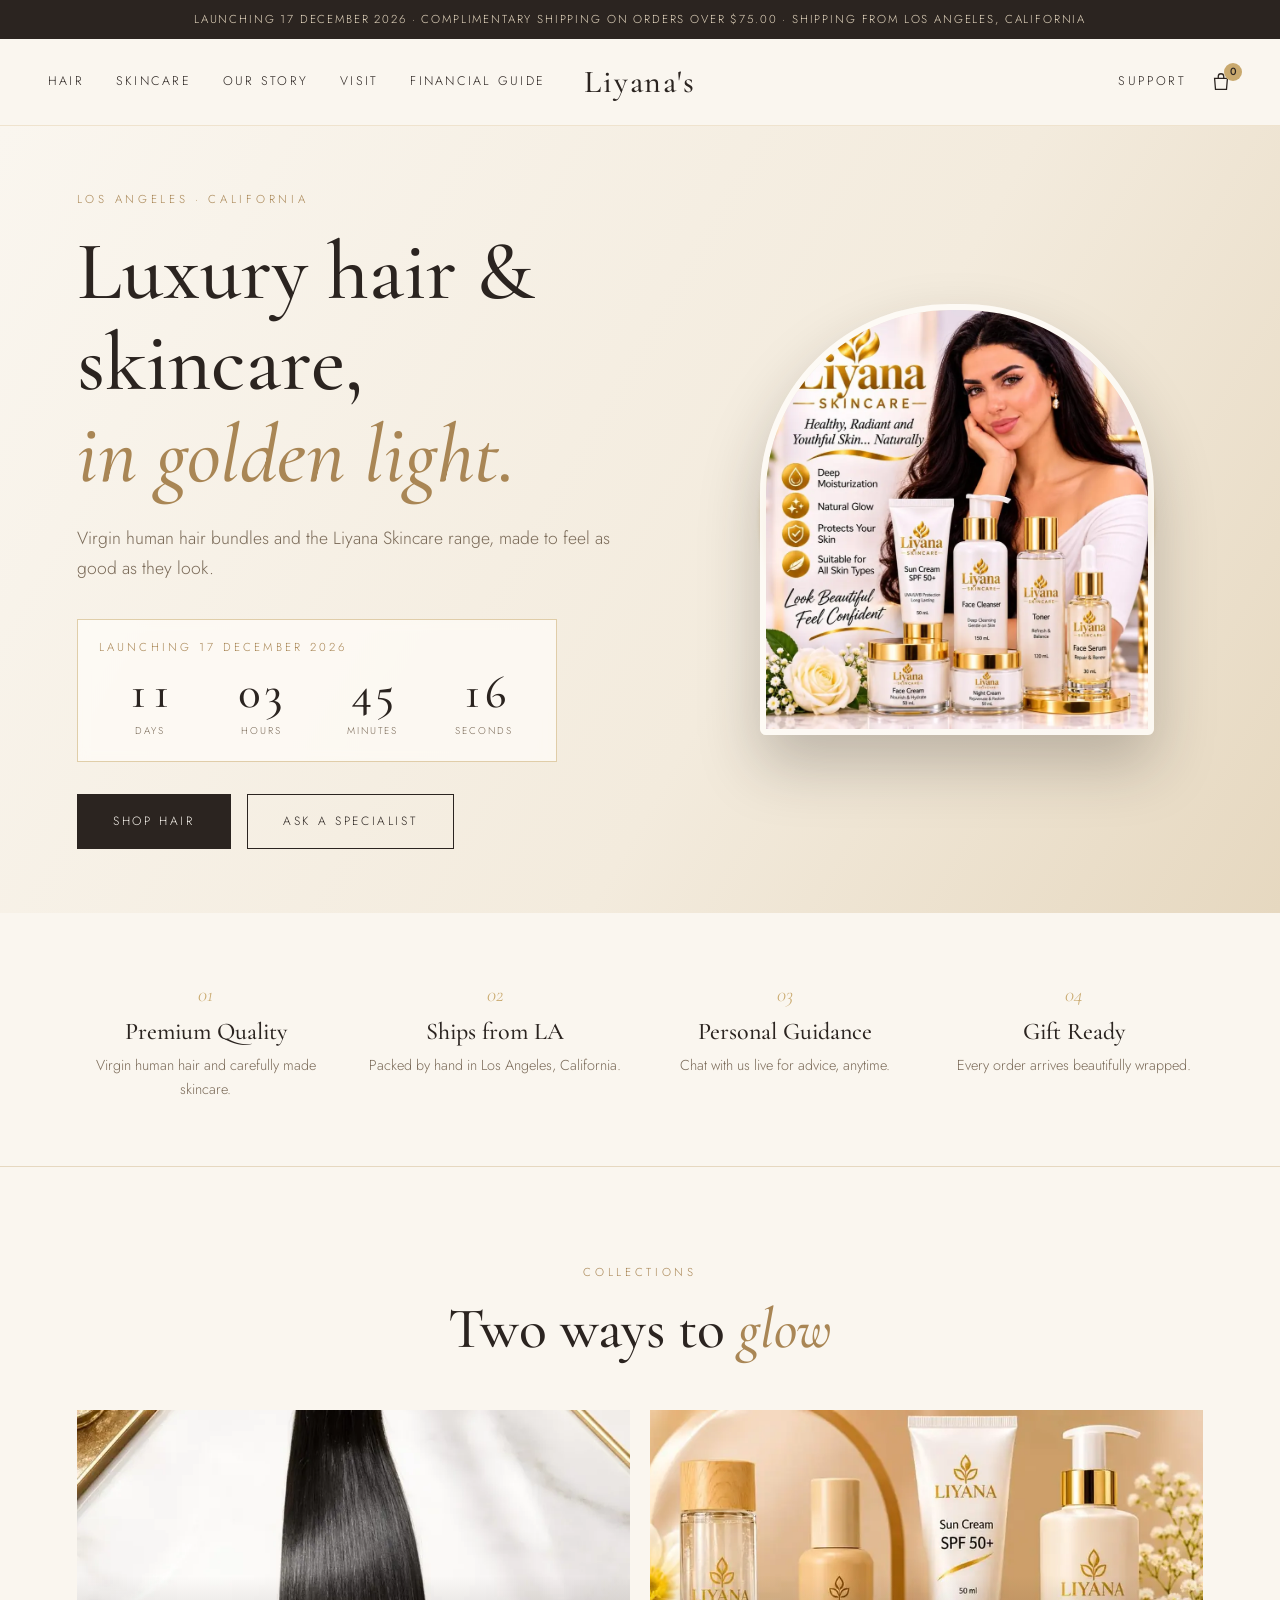
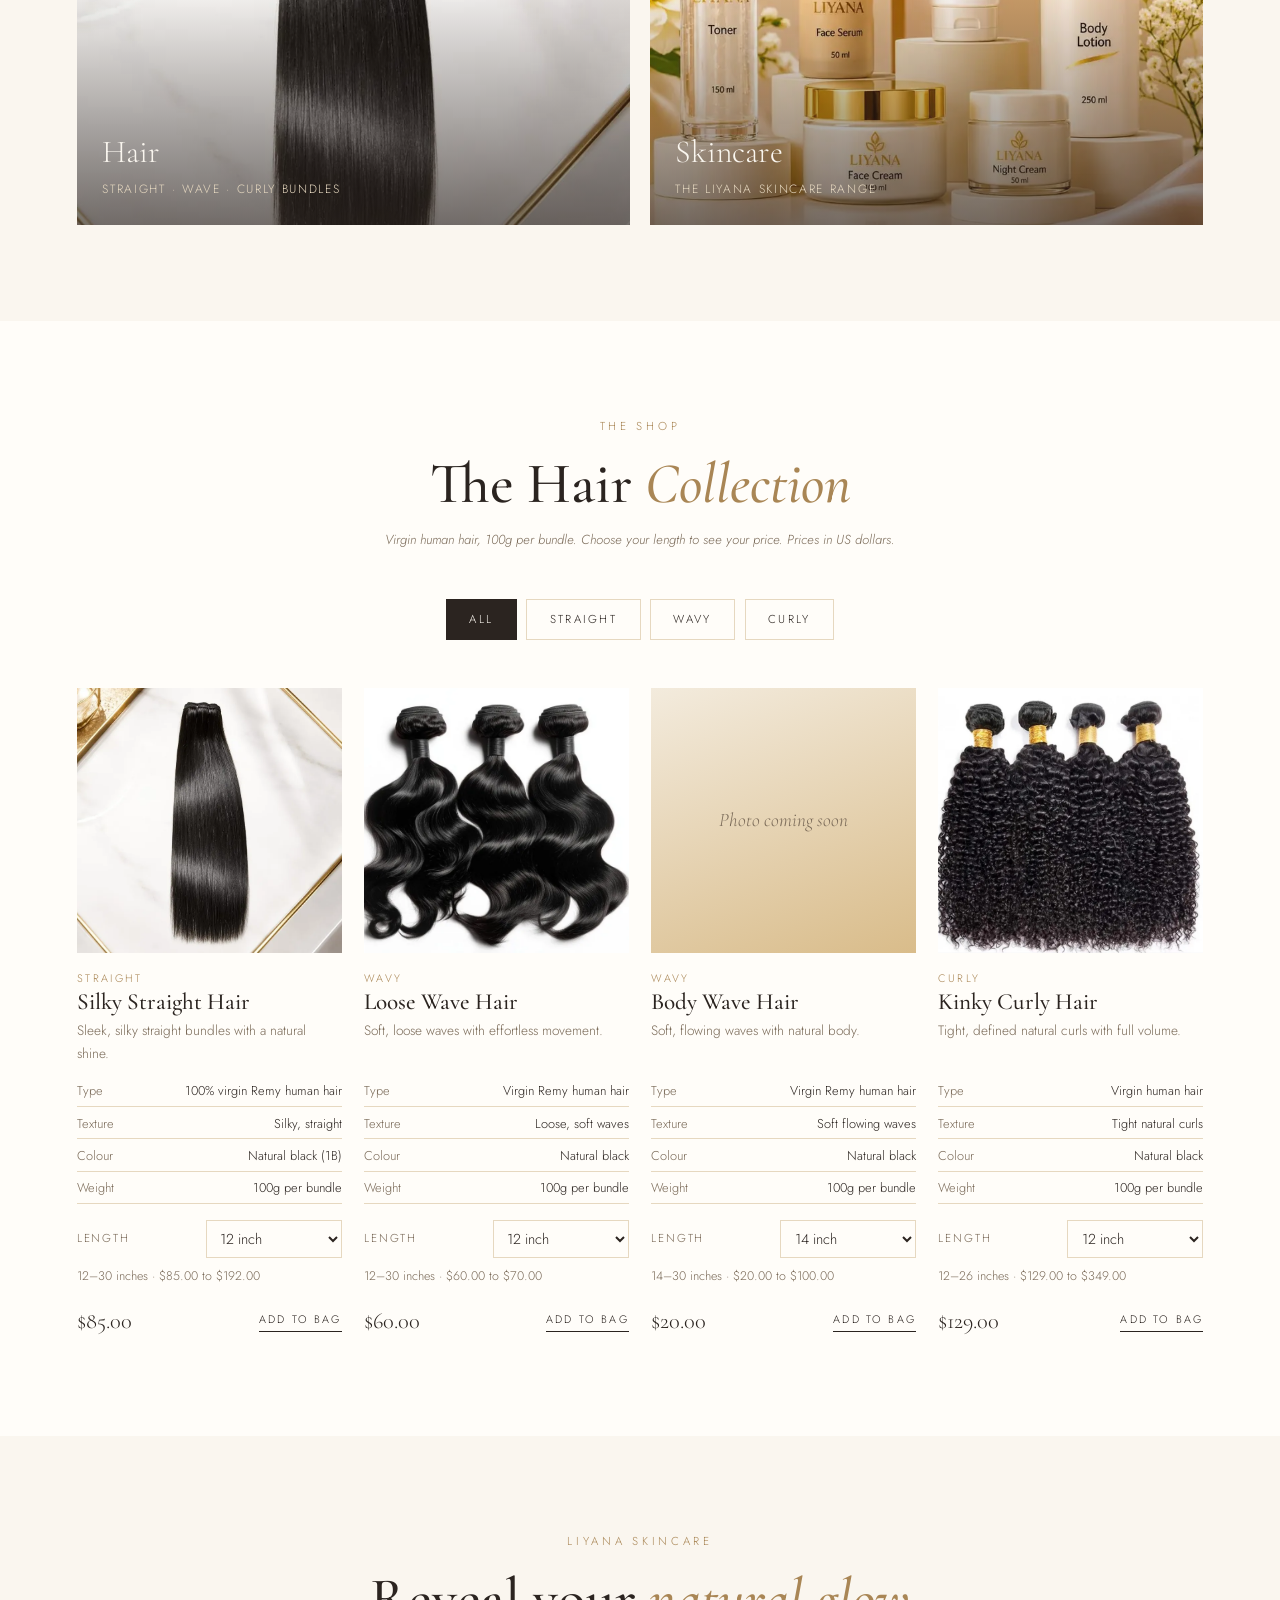
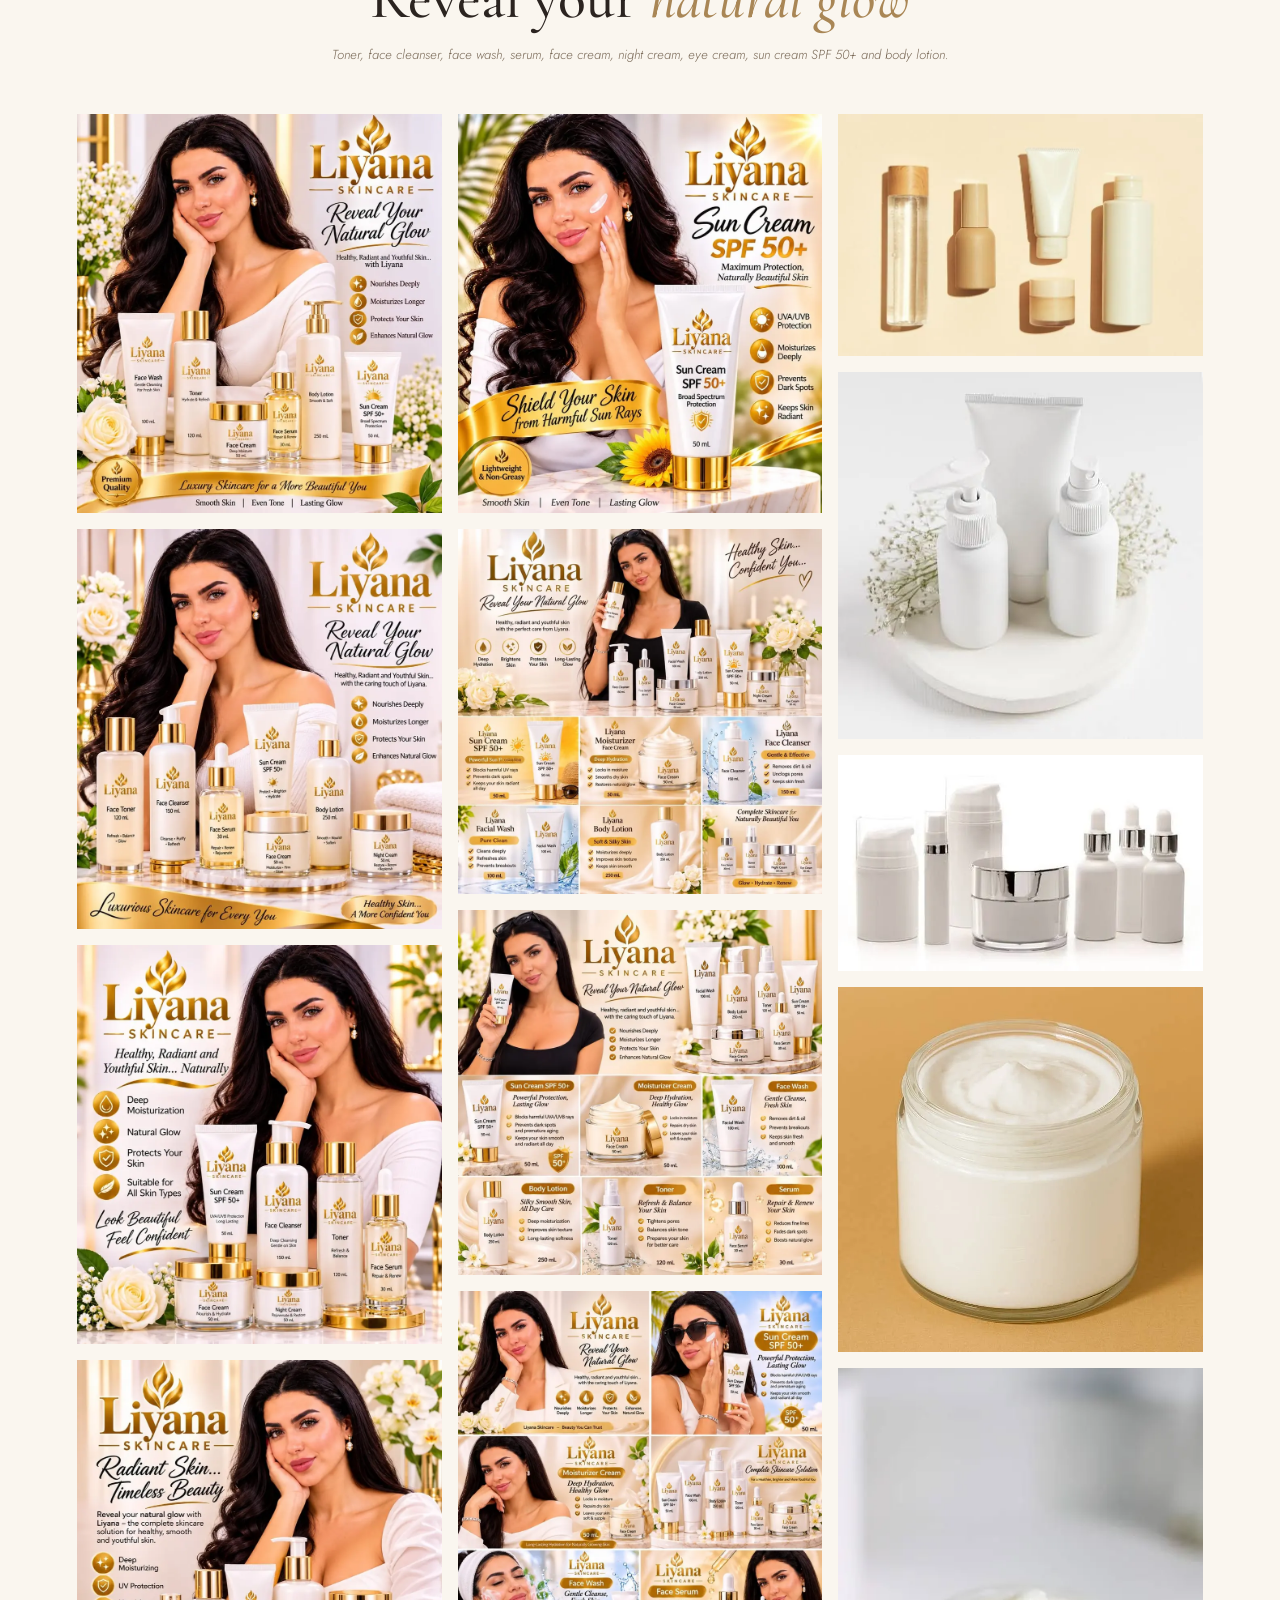
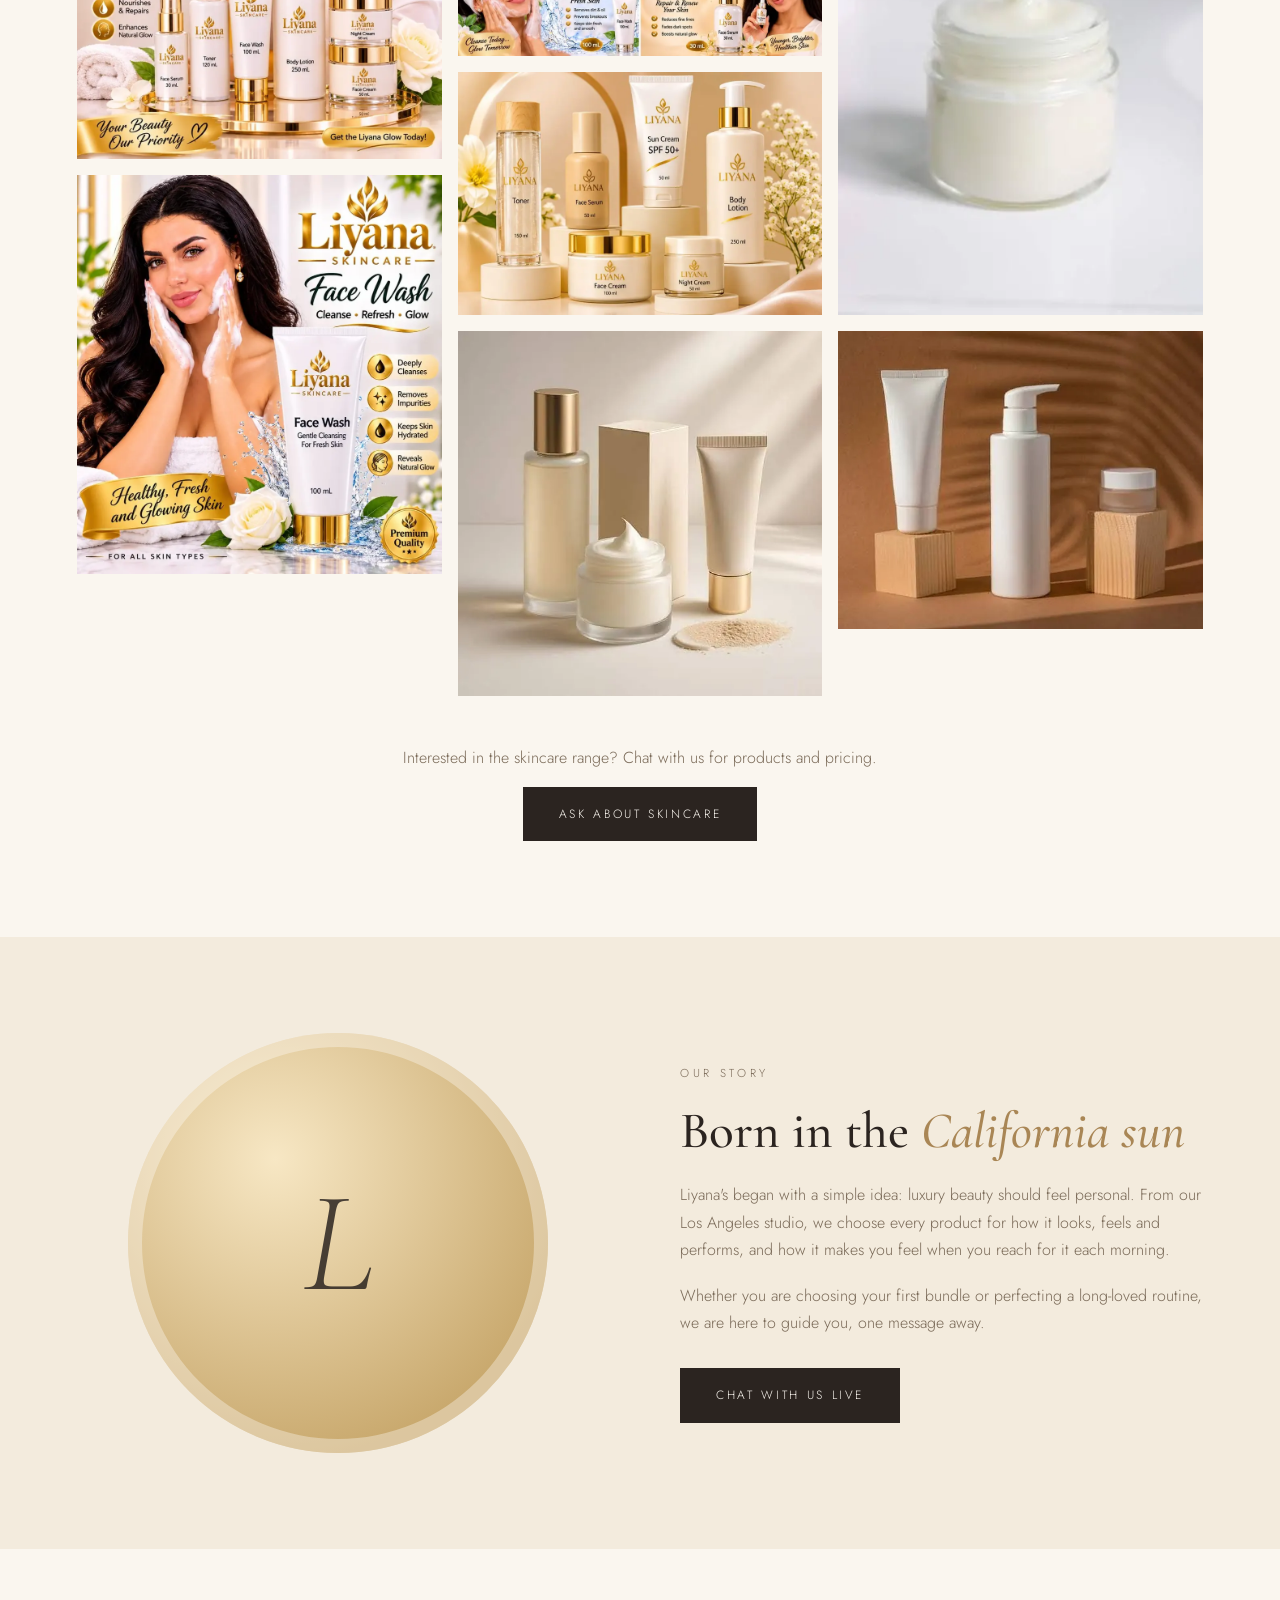
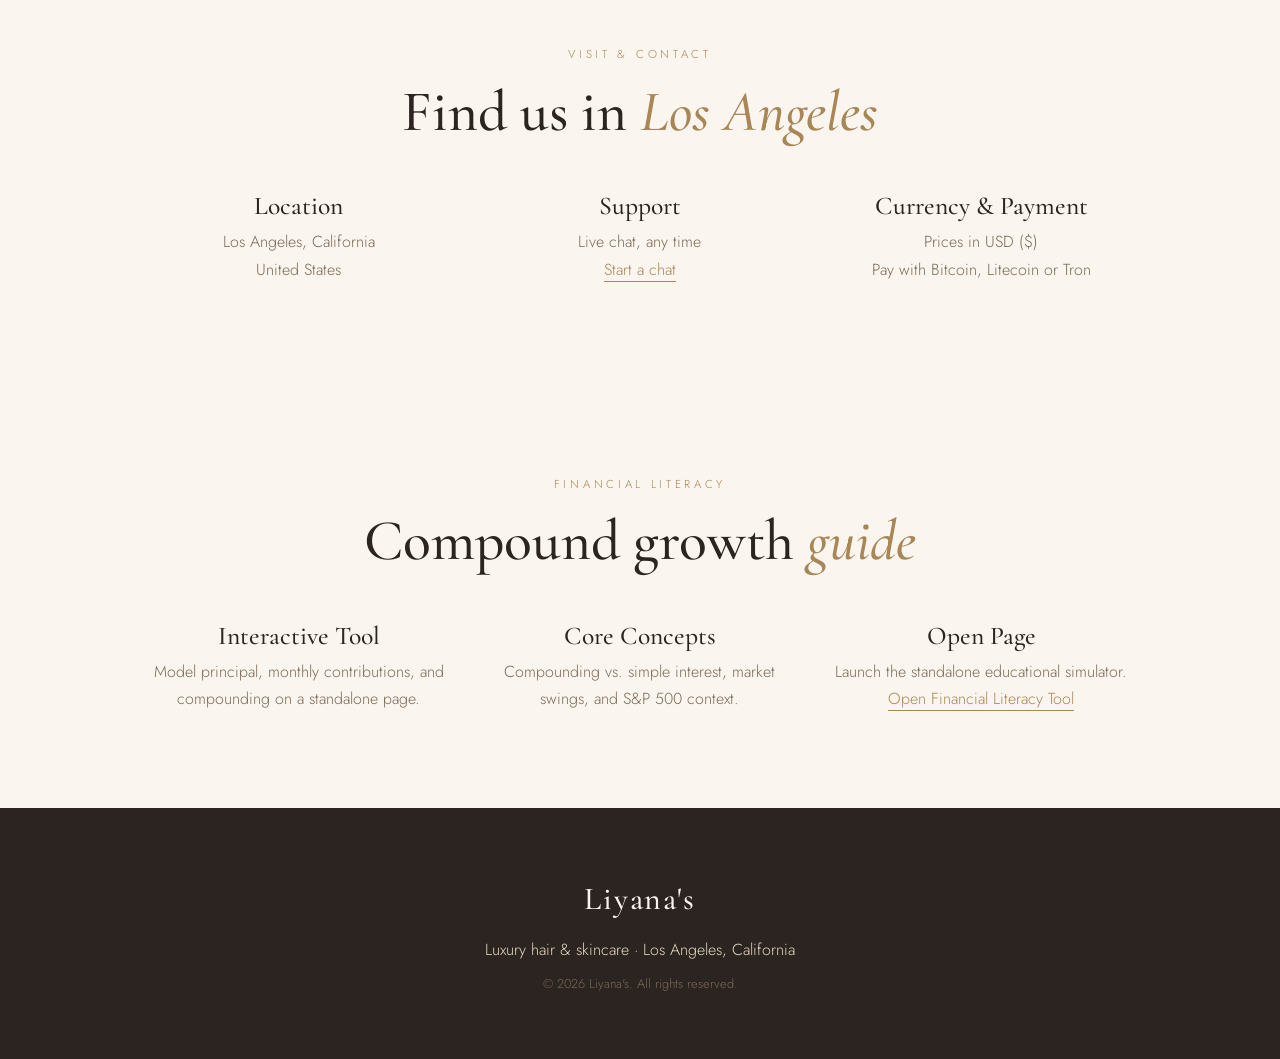
==== commit 1f93ef1e: "Add files via upload" ====
--- a/index.html
+++ b/index.html
@@ -8,7 +8,280 @@
   <link rel="preconnect" href="https://fonts.googleapis.com">
   <link rel="preconnect" href="https://fonts.gstatic.com" crossorigin>
   <link href="https://fonts.googleapis.com/css2?family=Cormorant+Garamond:ital,wght@0,400;0,500;0,600;1,400;1,500&family=Jost:wght@300;400;500&display=swap" rel="stylesheet">
-  <link rel="stylesheet" href="styles.css?v=3">
+  <style>
+:root{
+  --ivory:#faf6ef;
+  --cream:#f3ebdd;
+  --sand:#e6d8c0;
+  --champagne:#c9a96e;
+  --gold-deep:#a98655;
+  --ink:#2b2420;
+  --taupe:#7a6a58;
+  --white:#fffdf9;
+  --serif:'Cormorant Garamond',Georgia,serif;
+  --sans:'Jost',system-ui,sans-serif;
+  --ease:cubic-bezier(.22,.61,.36,1);
+}
+*{box-sizing:border-box;margin:0;padding:0}
+html{scroll-behavior:smooth}
+body{font-family:var(--sans);font-weight:300;color:var(--ink);background:var(--ivory);line-height:1.7;-webkit-font-smoothing:antialiased}
+a{color:inherit;text-decoration:none}
+button{font:inherit;cursor:pointer;border:0;background:none;color:inherit}
+em{font-style:italic;color:var(--gold-deep)}
+h1,h2,h3{font-family:var(--serif);font-weight:500;line-height:1.1}
+.small{font-size:.8rem;color:var(--taupe)}
+.eyebrow{font-size:.72rem;letter-spacing:.32em;text-transform:uppercase;color:var(--gold-deep);margin-bottom:1rem}
+
+.announce{background:var(--ink);color:var(--sand);text-align:center;font-size:.72rem;letter-spacing:.16em;text-transform:uppercase;padding:.6rem 1rem}
+
+/* Header */
+.site-header{position:sticky;top:0;z-index:50;display:grid;grid-template-columns:1fr auto 1fr;align-items:center;padding:1rem clamp(1rem,4vw,3rem);background:rgba(250,246,239,.92);backdrop-filter:blur(10px);border-bottom:1px solid rgba(201,169,110,.25)}
+.nav{display:flex;gap:2rem;font-size:.78rem;letter-spacing:.18em;text-transform:uppercase}
+.nav a,.support-link{position:relative}
+.nav a::after,.support-link::after{content:"";position:absolute;left:0;bottom:-4px;width:0;height:1px;background:var(--champagne);transition:width .3s var(--ease)}
+.nav a:hover::after,.support-link:hover::after{width:100%}
+.logo{font-family:var(--serif);font-size:2rem;font-weight:500;letter-spacing:.06em;text-align:center}
+.header-actions{display:flex;justify-content:flex-end;align-items:center;gap:1.5rem}
+.support-link{font-size:.78rem;letter-spacing:.18em;text-transform:uppercase}
+.icon-btn{display:inline-flex;align-items:center;justify-content:center;position:relative}
+.menu-btn{display:none;justify-self:start}
+.cart-count{position:absolute;top:-8px;right:-10px;min-width:18px;height:18px;border-radius:9px;background:var(--champagne);color:var(--ink);font-size:.65rem;font-weight:500;display:grid;place-items:center;padding:0 4px}
+
+/* Buttons */
+.btn{display:inline-block;padding:1rem 2.2rem;font-size:.75rem;letter-spacing:.22em;text-transform:uppercase;border:1px solid var(--ink);transition:all .35s var(--ease);text-align:center}
+.btn-dark{background:var(--ink);color:var(--ivory)}
+.btn-dark:hover{background:var(--gold-deep);border-color:var(--gold-deep)}
+.btn-ghost:hover{background:var(--ink);color:var(--ivory)}
+.btn-block{display:block;width:100%}
+
+/* Hero */
+.hero{display:grid;grid-template-columns:1.1fr .9fr;align-items:center;min-height:82vh;padding:4rem clamp(1.2rem,6vw,6rem);gap:2rem;background:linear-gradient(120deg,var(--ivory) 0%,var(--cream) 60%,var(--sand) 100%);overflow:hidden}
+.hero h1{font-size:clamp(2.8rem,6.5vw,5.8rem);margin-bottom:1.5rem}
+.hero-sub{max-width:34rem;font-size:1.1rem;color:var(--taupe);margin-bottom:2.2rem}
+.hero-cta{display:flex;flex-wrap:wrap;gap:1rem}
+.hero-art{position:relative;height:min(520px,60vh);display:grid;place-items:center}
+.orb{position:absolute;border-radius:50%;filter:blur(2px)}
+.orb-1{width:min(420px,80%);aspect-ratio:1;background:radial-gradient(circle at 35% 30%,#f4dfb4,#c9a96e 70%,#a98655);opacity:.55}
+.orb-2{width:min(260px,50%);aspect-ratio:1;right:4%;bottom:2%;background:radial-gradient(circle at 40% 35%,#fff,#e6d8c0);opacity:.8}
+.hero-bottle{position:relative;width:min(230px,45%);filter:drop-shadow(0 30px 40px rgba(43,36,32,.25));animation:float 6s ease-in-out infinite}
+@keyframes float{50%{transform:translateY(-14px)}}
+
+/* Values */
+.values{display:grid;grid-template-columns:repeat(4,1fr);gap:2rem;padding:4rem clamp(1.2rem,6vw,6rem);border-bottom:1px solid var(--sand);text-align:center}
+.values span{font-family:var(--serif);font-style:italic;color:var(--champagne);font-size:1.3rem}
+.values h3{font-size:1.5rem;margin:.4rem 0 .5rem}
+.values p{font-size:.9rem;color:var(--taupe)}
+
+/* Sections */
+section{padding:6rem clamp(1.2rem,6vw,6rem)}
+.values{padding-top:4rem;padding-bottom:4rem}
+.hero{padding-top:4rem;padding-bottom:4rem}
+.section-head{text-align:center;margin-bottom:3rem}
+.section-head h2{font-size:clamp(2.2rem,4.5vw,3.6rem)}
+.note{margin-top:.8rem;font-size:.82rem;color:var(--taupe);font-style:italic}
+
+/* Collections */
+.coll-grid{display:grid;grid-template-columns:repeat(4,1fr);gap:1.2rem}
+.coll{position:relative;aspect-ratio:3/4;display:flex;flex-direction:column;justify-content:flex-end;padding:1.6rem;overflow:hidden;color:var(--ink);transition:transform .5s var(--ease)}
+.coll::before{content:"";position:absolute;inset:0;transition:transform .8s var(--ease)}
+.coll:hover::before{transform:scale(1.07)}
+.coll>*{position:relative}
+.coll span{font-family:var(--serif);font-size:2rem}
+.coll small{font-size:.75rem;letter-spacing:.14em;text-transform:uppercase;color:var(--taupe)}
+.coll-1::before{background:linear-gradient(160deg,#f3e3c3,#d9bc8a)}
+.coll-2::before{background:linear-gradient(160deg,#f0d6cf,#c99b8e)}
+.coll-3::before{background:linear-gradient(160deg,#ece3d2,#b9a98a)}
+.coll-4::before{background:linear-gradient(160deg,#f1d8a8,#b8864a)}
+
+/* Shop */
+.shop{background:var(--white)}
+.filters{display:flex;justify-content:center;flex-wrap:wrap;gap:.6rem;margin-bottom:3rem}
+.filter{padding:.6rem 1.4rem;font-size:.72rem;letter-spacing:.2em;text-transform:uppercase;border:1px solid var(--sand);transition:all .3s var(--ease)}
+.filter:hover{border-color:var(--champagne)}
+.filter.active{background:var(--ink);color:var(--ivory);border-color:var(--ink)}
+.grid{display:grid;grid-template-columns:repeat(4,1fr);gap:2.2rem 1.4rem}
+.card{display:flex;flex-direction:column}
+.thumb{position:relative;aspect-ratio:4/5;display:grid;place-items:center;overflow:hidden;margin-bottom:1rem}
+.thumb svg{width:44%;filter:drop-shadow(0 14px 18px rgba(43,36,32,.22));transition:transform .6s var(--ease)}
+.card:hover .thumb svg{transform:translateY(-8px) scale(1.04)}
+.tag{position:absolute;top:.8rem;left:.8rem;font-size:.62rem;letter-spacing:.18em;text-transform:uppercase;background:var(--white);padding:.25rem .6rem}
+.card .cat{font-size:.68rem;letter-spacing:.22em;text-transform:uppercase;color:var(--gold-deep)}
+.card h3{font-size:1.45rem;margin:.2rem 0}
+.card .desc{font-size:.85rem;color:var(--taupe);flex:1}
+.card .foot{display:flex;justify-content:space-between;align-items:center;margin-top:.9rem}
+.price{font-family:var(--serif);font-size:1.4rem}
+.add{font-size:.68rem;letter-spacing:.2em;text-transform:uppercase;border-bottom:1px solid var(--ink);padding-bottom:2px;transition:color .3s,border-color .3s}
+.add:hover{color:var(--gold-deep);border-color:var(--gold-deep)}
+
+/* Story */
+.story{display:grid;grid-template-columns:1fr 1fr;gap:5rem;align-items:center;background:var(--cream)}
+.story-art{display:grid;place-items:center}
+.story-circle{width:min(420px,90%);aspect-ratio:1;border-radius:50%;background:radial-gradient(circle at 35% 30%,#f7e7c4,#c9a96e 75%);display:grid;place-items:center;box-shadow:inset 0 0 0 14px rgba(255,253,249,.35)}
+.story-circle span{font-family:var(--serif);font-style:italic;font-size:9rem;color:var(--ink);opacity:.85}
+.story-copy h2{font-size:clamp(2.2rem,4vw,3.4rem);margin-bottom:1.4rem}
+.story-copy p{margin-bottom:1.2rem;color:var(--taupe);max-width:34rem}
+.story-copy .btn{margin-top:.8rem}
+
+/* Visit */
+.visit-grid{display:grid;grid-template-columns:repeat(3,1fr);gap:2rem;text-align:center;max-width:62rem;margin:0 auto}
+.visit-grid h3{font-size:1.6rem;margin-bottom:.5rem}
+.visit-grid p{color:var(--taupe)}
+.visit-grid a{color:var(--gold-deep);border-bottom:1px solid currentColor}
+
+/* Footer */
+.site-footer{background:var(--ink);color:var(--sand);text-align:center;padding:4rem 1rem;display:grid;gap:.6rem;justify-items:center}
+.logo-light{color:var(--ivory)}
+.site-footer .small{color:var(--taupe)}
+
+
+/* Drawer */
+.overlay{position:fixed;inset:0;background:rgba(43,36,32,.45);opacity:0;pointer-events:none;transition:opacity .35s;z-index:70}
+.overlay.show{opacity:1;pointer-events:auto}
+.drawer{position:fixed;top:0;right:0;height:100%;width:min(420px,100%);background:var(--ivory);z-index:80;transform:translateX(100%);transition:transform .45s var(--ease);display:flex;flex-direction:column}
+.drawer.open{transform:none}
+.drawer-head{display:flex;justify-content:space-between;align-items:center;padding:1.4rem 1.6rem;border-bottom:1px solid var(--sand)}
+.drawer-head h3{font-size:1.8rem}
+.drawer-body{flex:1;overflow:auto;padding:1rem 1.6rem}
+.empty{text-align:center;color:var(--taupe);margin-top:3rem;font-style:italic}
+.line{display:grid;grid-template-columns:64px 1fr auto;gap:1rem;align-items:center;padding:1rem 0;border-bottom:1px solid var(--sand)}
+.line .mini{width:64px;height:76px;display:grid;place-items:center}
+.line .mini svg{width:55%}
+.line h4{font-family:var(--serif);font-weight:500;font-size:1.15rem;line-height:1.2}
+.line .qty{display:inline-flex;align-items:center;gap:.7rem;margin-top:.3rem;font-size:.9rem}
+.line .qty button{width:24px;height:24px;border:1px solid var(--sand);line-height:1}
+.line .qty button:hover{border-color:var(--champagne)}
+.line .rm{font-size:.68rem;letter-spacing:.14em;text-transform:uppercase;color:var(--taupe);text-decoration:underline;margin-top:.3rem}
+.drawer-foot{padding:1.4rem 1.6rem;border-top:1px solid var(--sand);display:grid;gap:.8rem}
+.row{display:flex;justify-content:space-between;font-size:1.05rem}
+.row strong{font-family:var(--serif);font-size:1.5rem;font-weight:500}
+
+/* Chat helpers */
+.link-btn{color:var(--gold-deep);border-bottom:1px solid currentColor;font-size:inherit;line-height:1.4}
+.link-btn:hover{color:var(--ink)}
+.toast{position:fixed;left:50%;bottom:1.4rem;transform:translate(-50%,20px);z-index:100;background:var(--ink);color:var(--ivory);padding:.8rem 1.3rem;font-size:.85rem;max-width:90vw;text-align:center;opacity:0;pointer-events:none;transition:all .35s var(--ease)}
+.toast.show{opacity:1;transform:translate(-50%,0)}
+
+/* Crypto checkout modal */
+.btn[disabled]{opacity:.45;cursor:not-allowed}
+.btn[disabled]:hover{background:var(--ink);border-color:var(--ink)}
+.modal{position:fixed;inset:0;z-index:90;display:none;align-items:center;justify-content:center;padding:1rem;background:rgba(43,36,32,.55)}
+.modal.show{display:flex}
+.modal-box{position:relative;background:var(--ivory);width:min(520px,100%);max-height:94vh;overflow:auto;padding:2.2rem 1.8rem 1.8rem;border:1px solid var(--champagne);box-shadow:0 30px 80px rgba(43,36,32,.35)}
+.modal-box h3{font-size:2.1rem;margin-bottom:1.2rem}
+.modal-close{position:absolute;top:.9rem;right:1rem;font-size:1.1rem;width:32px;height:32px}
+.pay-summary{border-top:1px solid var(--sand);border-bottom:1px solid var(--sand);padding:.8rem 0;margin-bottom:1.4rem;display:grid;gap:.35rem}
+.pay-summary .row{font-size:.92rem}
+.pay-summary .row.total{margin-top:.5rem;padding-top:.6rem;border-top:1px solid var(--sand)}
+.coin-tabs{display:flex;gap:.5rem;margin-bottom:1rem;flex-wrap:wrap}
+.coin-tab{flex:1;min-width:90px;padding:.7rem .5rem;font-size:.72rem;letter-spacing:.18em;text-transform:uppercase;border:1px solid var(--sand);transition:all .3s var(--ease)}
+.coin-tab:hover{border-color:var(--champagne)}
+.coin-tab.active{background:var(--ink);color:var(--ivory);border-color:var(--ink)}
+.coin-net{font-size:.88rem;color:var(--taupe);margin-bottom:.6rem}
+.addr-box{background:var(--white);border:1px dashed var(--champagne);padding:.9rem;margin-bottom:.8rem;word-break:break-all;text-align:center}
+.addr-box code{font-family:ui-monospace,SFMono-Regular,Menlo,Consolas,monospace;font-size:.88rem;color:var(--ink)}
+.pay-steps{margin:1.3rem 0 1rem 1.2rem;font-size:.86rem;color:var(--taupe);display:grid;gap:.4rem}
+.pay-steps a{color:var(--gold-deep);border-bottom:1px solid currentColor}
+.warn{font-size:.78rem;background:var(--cream);border-left:3px solid var(--champagne);padding:.7rem .9rem;margin-bottom:1.3rem;color:var(--ink)}
+
+/* Countdown */
+.countdown{margin:0 0 2rem;max-width:30rem;padding:1.1rem 1.3rem 1.2rem;background:rgba(255,253,249,.72);border:1px solid rgba(201,169,110,.55);backdrop-filter:blur(6px)}
+.cd-title{font-size:.72rem;letter-spacing:.28em;text-transform:uppercase;color:var(--gold-deep);margin-bottom:.7rem}
+.cd-grid{display:grid;grid-template-columns:repeat(4,1fr);gap:.6rem;text-align:center}
+.cd-grid strong{display:block;font-family:var(--serif);font-weight:500;font-size:clamp(2rem,6vw,2.9rem);line-height:1;font-variant-numeric:tabular-nums}
+.cd-grid span{font-size:.62rem;letter-spacing:.2em;text-transform:uppercase;color:var(--taupe)}
+.countdown.live .cd-grid{display:none}
+.countdown.live .cd-title{margin:0;font-size:.85rem}
+
+/* Hero photo */
+.hero-art{height:auto;padding:1rem 0}
+.hero-frame{position:relative;width:min(400px,80%);aspect-ratio:1100/1204;border-radius:190px 190px 6px 6px;overflow:hidden;box-shadow:0 30px 60px rgba(43,36,32,.25);border:6px solid rgba(255,253,249,.85)}
+.hero-frame img{width:100%;height:100%;object-fit:cover;display:block}
+
+/* Collections with photos */
+.coll-grid{grid-template-columns:repeat(2,1fr)}
+.coll{aspect-ratio:4/3;background:var(--cream)}
+.coll>img{position:absolute;inset:0;width:100%;height:100%;object-fit:cover;transition:transform .8s var(--ease)}
+.coll:hover>img{transform:scale(1.06)}
+.coll::after{content:"";position:absolute;inset:0;background:linear-gradient(180deg,transparent 40%,rgba(43,36,32,.65))}
+.coll>span,.coll>small{position:relative;z-index:1;color:var(--ivory)}
+.coll>small{color:var(--sand)}
+
+/* Product cards */
+.thumb{aspect-ratio:1/1;background:var(--cream)}
+.thumb img{width:100%;height:100%;object-fit:cover;display:block;transition:transform .8s var(--ease)}
+.card:hover .thumb img{transform:scale(1.04)}
+.nophoto{width:100%;height:100%;display:grid;place-items:center;background:linear-gradient(160deg,#f3ebdd,#d9bc8a);color:var(--taupe);font-family:var(--serif);font-style:italic;font-size:1.2rem;text-align:center;padding:1rem}
+.specs{margin:.7rem 0 .4rem;display:grid;gap:.1rem;font-size:.8rem}
+.specs div{display:flex;justify-content:space-between;gap:.8rem;border-bottom:1px solid var(--sand);padding:.25rem 0}
+.specs dt{color:var(--taupe);flex:none}
+.specs dd{text-align:right}
+.len-label{display:flex;justify-content:space-between;align-items:center;gap:.8rem;margin-top:.6rem;font-size:.72rem;letter-spacing:.16em;text-transform:uppercase;color:var(--taupe)}
+.len{font:inherit;font-size:.9rem;letter-spacing:0;text-transform:none;color:var(--ink);padding:.45rem .6rem;border:1px solid var(--sand);background:var(--white);min-width:8.5rem}
+.len:focus{outline:2px solid var(--champagne);outline-offset:1px}
+.range{font-size:.78rem;color:var(--taupe);margin-top:.5rem}
+.line .mini{background:var(--cream);overflow:hidden}
+.line .mini img{width:100%;height:100%;object-fit:cover;display:block}
+
+/* Skincare gallery */
+.gallery{columns:3;column-gap:1rem}
+.g-item{display:block;width:100%;margin:0 0 1rem;break-inside:avoid;overflow:hidden;background:var(--cream);cursor:zoom-in}
+.g-item img{width:100%;display:block;transition:transform .8s var(--ease)}
+.g-item:hover img{transform:scale(1.04)}
+.skin-cta{margin-top:3rem;text-align:center;display:grid;gap:1rem;justify-items:center}
+.skin-cta p{color:var(--taupe)}
+
+/* Lightbox */
+.lightbox{position:fixed;inset:0;z-index:95;display:none;align-items:center;justify-content:center;background:rgba(20,16,14,.93);padding:3.5rem 4rem}
+.lightbox.show{display:flex}
+.lightbox img{max-width:100%;max-height:100%;object-fit:contain}
+.lb-btn{position:absolute;color:#fff;font-size:2rem;line-height:1;width:48px;height:48px;display:grid;place-items:center;background:rgba(255,255,255,.12)}
+.lb-btn:hover{background:rgba(255,255,255,.25)}
+.lb-close{top:1rem;right:1rem;font-size:1.2rem}
+.lb-prev{left:.6rem;top:50%;transform:translateY(-50%)}
+.lb-next{right:.6rem;top:50%;transform:translateY(-50%)}
+
+/* Scroll reveal */
+.reveal{opacity:0;transform:translateY(24px);transition:opacity .9s var(--ease),transform .9s var(--ease)}
+.reveal.in{opacity:1;transform:none}
+
+/* Responsive */
+@media(max-width:1000px){
+  .grid,.coll-grid{grid-template-columns:repeat(2,1fr)}
+  .values{grid-template-columns:repeat(2,1fr)}
+  .story{grid-template-columns:1fr;gap:3rem}
+  .hero{grid-template-columns:1fr;text-align:center}
+  .hero-sub{margin-inline:auto}
+  .hero-cta{justify-content:center}
+  .countdown{margin-inline:auto}
+  .gallery{columns:2}
+}
+@media(max-width:760px){
+  .menu-btn{display:inline-flex}
+  .nav{position:absolute;top:100%;left:0;right:0;flex-direction:column;gap:0;background:var(--ivory);border-bottom:1px solid var(--sand);max-height:0;overflow:hidden;transition:max-height .4s var(--ease)}
+  .nav.open{max-height:260px}
+  .nav a{padding:1rem 1.4rem;border-top:1px solid var(--sand)}
+  .support-link{display:none}
+  .visit-grid{grid-template-columns:1fr}
+  .coll-grid{grid-template-columns:1fr}
+  .grid{grid-template-columns:1fr;max-width:460px;margin-inline:auto}
+  .card{min-width:0}
+  .lightbox{padding:3.5rem .5rem}
+  .gallery{column-gap:.6rem}
+  .g-item{margin-bottom:.6rem}
+  section{padding:4rem 1.2rem}
+}
+@media(max-width:480px){
+  .grid{gap:1.6rem .8rem}
+  .card h3{font-size:1.2rem}
+  .values{grid-template-columns:1fr}
+}
+@media(prefers-reduced-motion:reduce){
+  *{animation:none!important;transition:none!important}
+  html{scroll-behavior:auto}
+  .reveal{opacity:1;transform:none}
+}
+
+</style>
 </head>
 <body>
 
@@ -22,8 +295,8 @@
       <a href="#shop">Hair</a>
       <a href="#skincare">Skincare</a>
       <a href="#story">Our Story</a>
-      <a href="#learn">Learn</a>
       <a href="#visit">Visit</a>
+      <a href="./educational_compound_growth_financial_literacy_tool.html">Financial Guide</a>
     </nav>
     <a class="logo" href="#top" aria-label="Liyana's home">Liyana's</a>
     <div class="header-actions">
@@ -115,91 +388,6 @@
       </div>
     </section>
 
-    <section class="learn" id="learn">
-      <div class="section-head">
-        <p class="eyebrow">Money Smarts</p>
-        <h2>See how <em>compound growth</em> works</h2>
-        <p class="note">A free learning tool. Change the numbers and watch how time, regular saving and the interest rate shape the result.</p>
-      </div>
-
-      <div class="calc">
-        <form class="calc-form" id="calcForm" autocomplete="off">
-          <label>Starting amount ($)
-            <input type="number" id="cStart" inputmode="decimal" min="0" max="1000000" step="50" value="1000">
-          </label>
-          <label>Add every month ($)
-            <input type="number" id="cMonthly" inputmode="decimal" min="0" max="10000" step="10" value="100">
-          </label>
-          <label>Yearly interest rate (%)
-            <input type="number" id="cRate" inputmode="decimal" min="0" max="20" step="0.1" value="4.5">
-          </label>
-          <div class="presets" id="cPresets" role="group" aria-label="Example yearly rates">
-            <button type="button" data-rate="4">Savings account · 4%</button>
-            <button type="button" data-rate="5">Bond fund · 5%</button>
-            <button type="button" data-rate="7">Stock market, long-run · 7%</button>
-          </div>
-          <p class="calc-hint" id="cHint"></p>
-          <label>Years: <output id="cYearsOut">10</output>
-            <input type="range" id="cYears" min="1" max="40" step="1" value="10">
-          </label>
-          <label>Interest is added
-            <select id="cMode">
-              <option value="daily">Every day</option>
-              <option value="monthly">Every month</option>
-              <option value="yearly">Every year</option>
-            </select>
-          </label>
-        </form>
-
-        <div class="calc-out" aria-live="polite">
-          <p class="out-label">Balance after <span id="oYears">10</span> years</p>
-          <p class="out-big" id="oBalance">$0</p>
-          <dl class="out-rows">
-            <div><dt>You put in</dt><dd id="oPut">$0</dd></div>
-            <div><dt>Interest earned</dt><dd id="oInterest">$0</dd></div>
-            <div><dt>With simple interest (no compounding)</dt><dd id="oSimple">$0</dd></div>
-            <div><dt>Extra from compounding</dt><dd id="oExtra">$0</dd></div>
-            <div><dt>Interest rate per day</dt><dd id="oDaily">0%</dd></div>
-          </dl>
-        </div>
-      </div>
-
-      <figure class="chart-wrap">
-        <div id="cChart" class="chart"></div>
-        <figcaption class="legend">
-          <span><i class="l-bal"></i>Balance with compounding</span>
-          <span><i class="l-simple"></i>Simple interest only</span>
-          <span><i class="l-put"></i>What you put in</span>
-        </figcaption>
-      </figure>
-
-      <details class="calc-table">
-        <summary>Year-by-year table</summary>
-        <div class="table-scroll">
-          <table>
-            <thead><tr><th>Year</th><th>You put in</th><th>Balance</th><th>Interest</th></tr></thead>
-            <tbody id="cRows"></tbody>
-          </table>
-        </div>
-      </details>
-
-      <div class="redflag" id="redflag">
-        <h3>Reality check: the "per day" trap</h3>
-        <p>Real savings accounts pay a tiny fraction of 1% per day. Type a daily return someone might promise you and see what it really means.</p>
-        <label>Promised return per day (%)
-          <input type="number" id="rfDay" inputmode="decimal" min="0" max="10" step="any" value="1">
-        </label>
-        <div class="presets" id="rfPresets" role="group" aria-label="Example daily rates">
-          <button type="button" data-day="0.012">Savings account ≈ 0.012%</button>
-          <button type="button" data-day="1">1% per day</button>
-        </div>
-        <div class="rf-out" id="rfOut" aria-live="polite"></div>
-        <p class="small">Before you put money anywhere, check that the seller is registered: investor.gov (the SEC) or, in California, the Department of Financial Protection and Innovation (DFPI).</p>
-      </div>
-
-      <p class="disclaimer">For education only, not financial advice. Examples are illustrative; real returns vary and can be negative. Assumes 365 days a year and deposits at the end of each month. Liyana's does not offer investments, loans or interest-bearing accounts.</p>
-    </section>
-
     <section class="visit" id="visit">
       <div class="section-head">
         <p class="eyebrow">Visit &amp; Contact</p>
@@ -209,6 +397,18 @@
         <div><h3>Location</h3><p>Los Angeles, California<br>United States</p></div>
         <div><h3>Support</h3><p>Live chat, any time<br><button class="link-btn" type="button" data-chat>Start a chat</button></p></div>
         <div><h3>Currency &amp; Payment</h3><p>Prices in USD ($)<br>Pay with Bitcoin, Litecoin or Tron</p></div>
+      </div>
+    </section>
+
+    <section class="visit" id="financial-guide">
+      <div class="section-head">
+        <p class="eyebrow">Financial Literacy</p>
+        <h2>Compound growth <em>guide</em></h2>
+      </div>
+      <div class="visit-grid">
+        <div><h3>Interactive Tool</h3><p>Model principal, monthly contributions, and compounding on a standalone page.</p></div>
+        <div><h3>Core Concepts</h3><p>Compounding vs. simple interest, market swings, and S&amp;P 500 context.</p></div>
+        <div><h3>Open Page</h3><p>Launch the standalone educational simulator.<br><a class="link-btn" href="./educational_compound_growth_financial_literacy_tool.html">Open Financial Literacy Tool</a></p></div>
       </div>
     </section>
   </main>
@@ -264,6 +464,464 @@
 
   <div class="toast" id="toast" role="status" aria-live="polite"></div>
 
-  <script src="script.js?v=3"></script>
+  <script>window.IMAGES={"hair-kinky-curly.jpg":"[data-uri]","hair-loose-wave.jpg":"[data-uri]","hair-straight.jpg":"[data-uri]","skin-01.jpg":"[data-uri]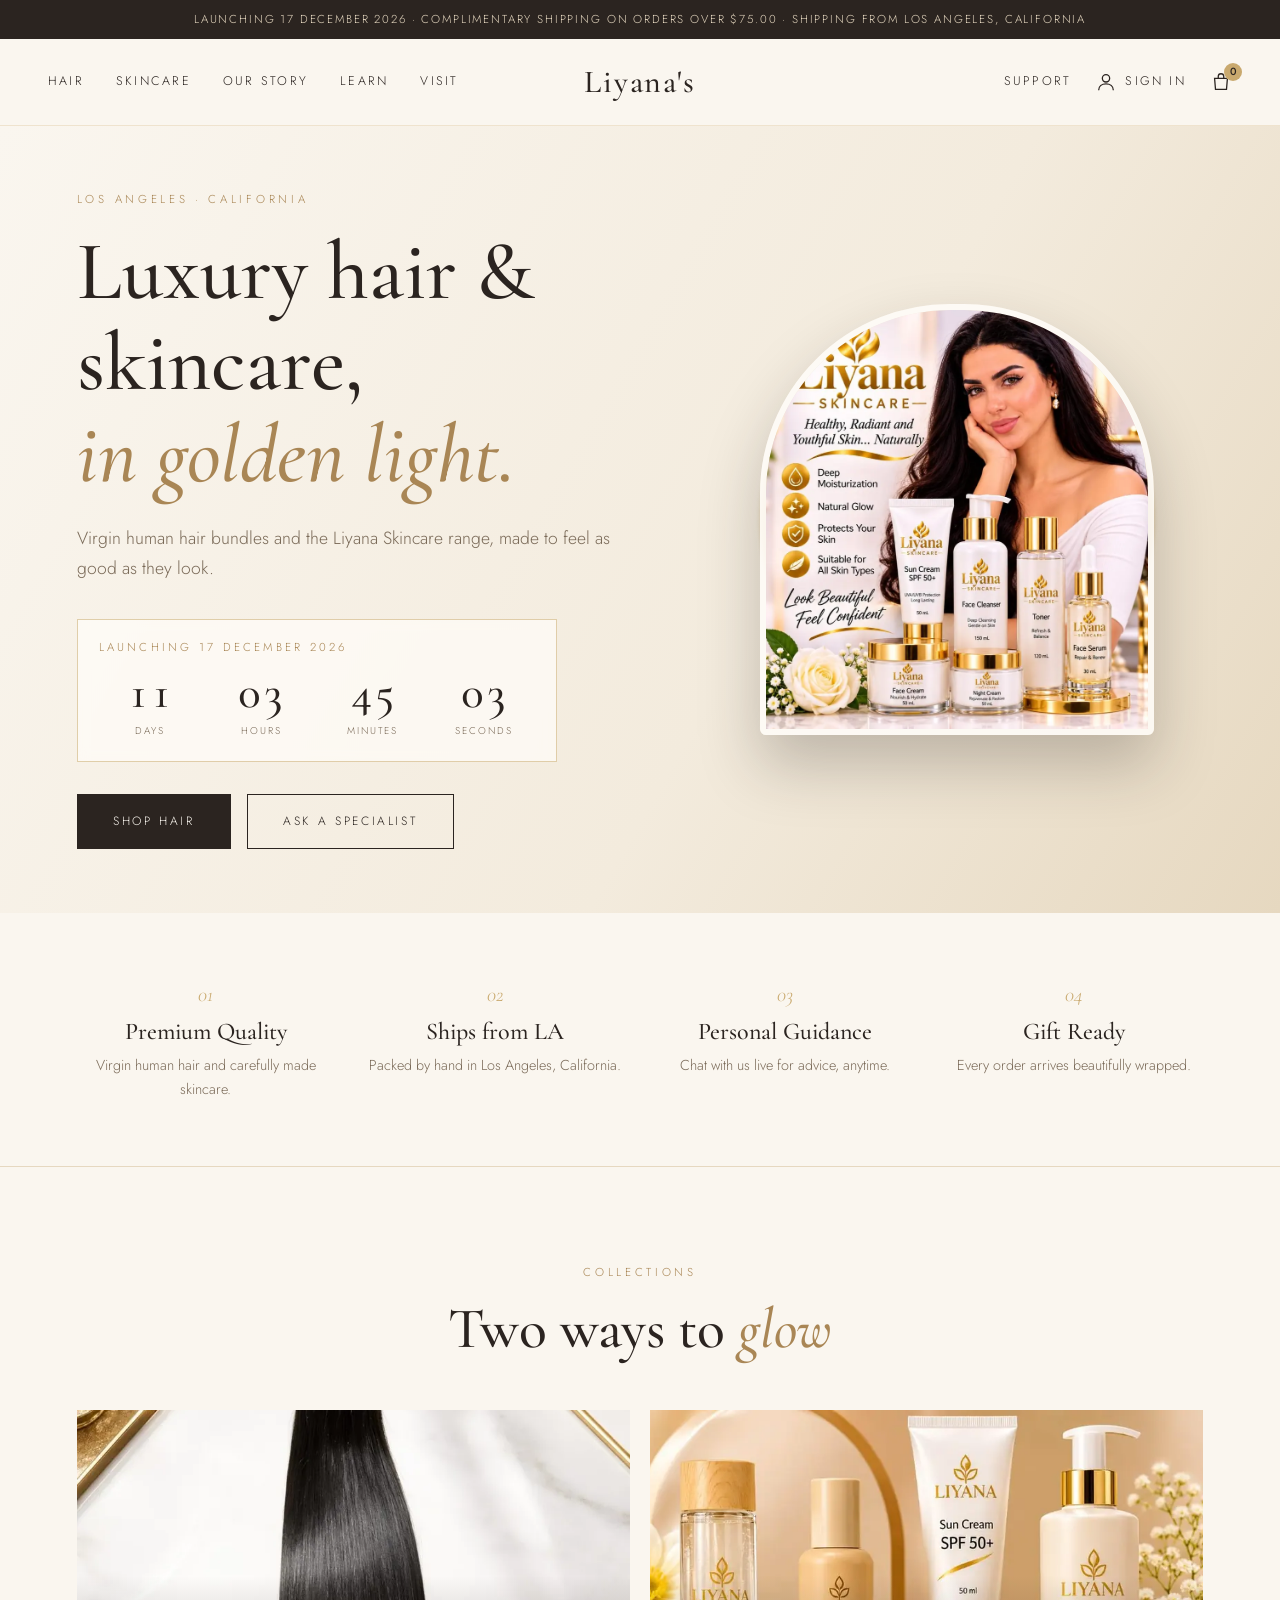
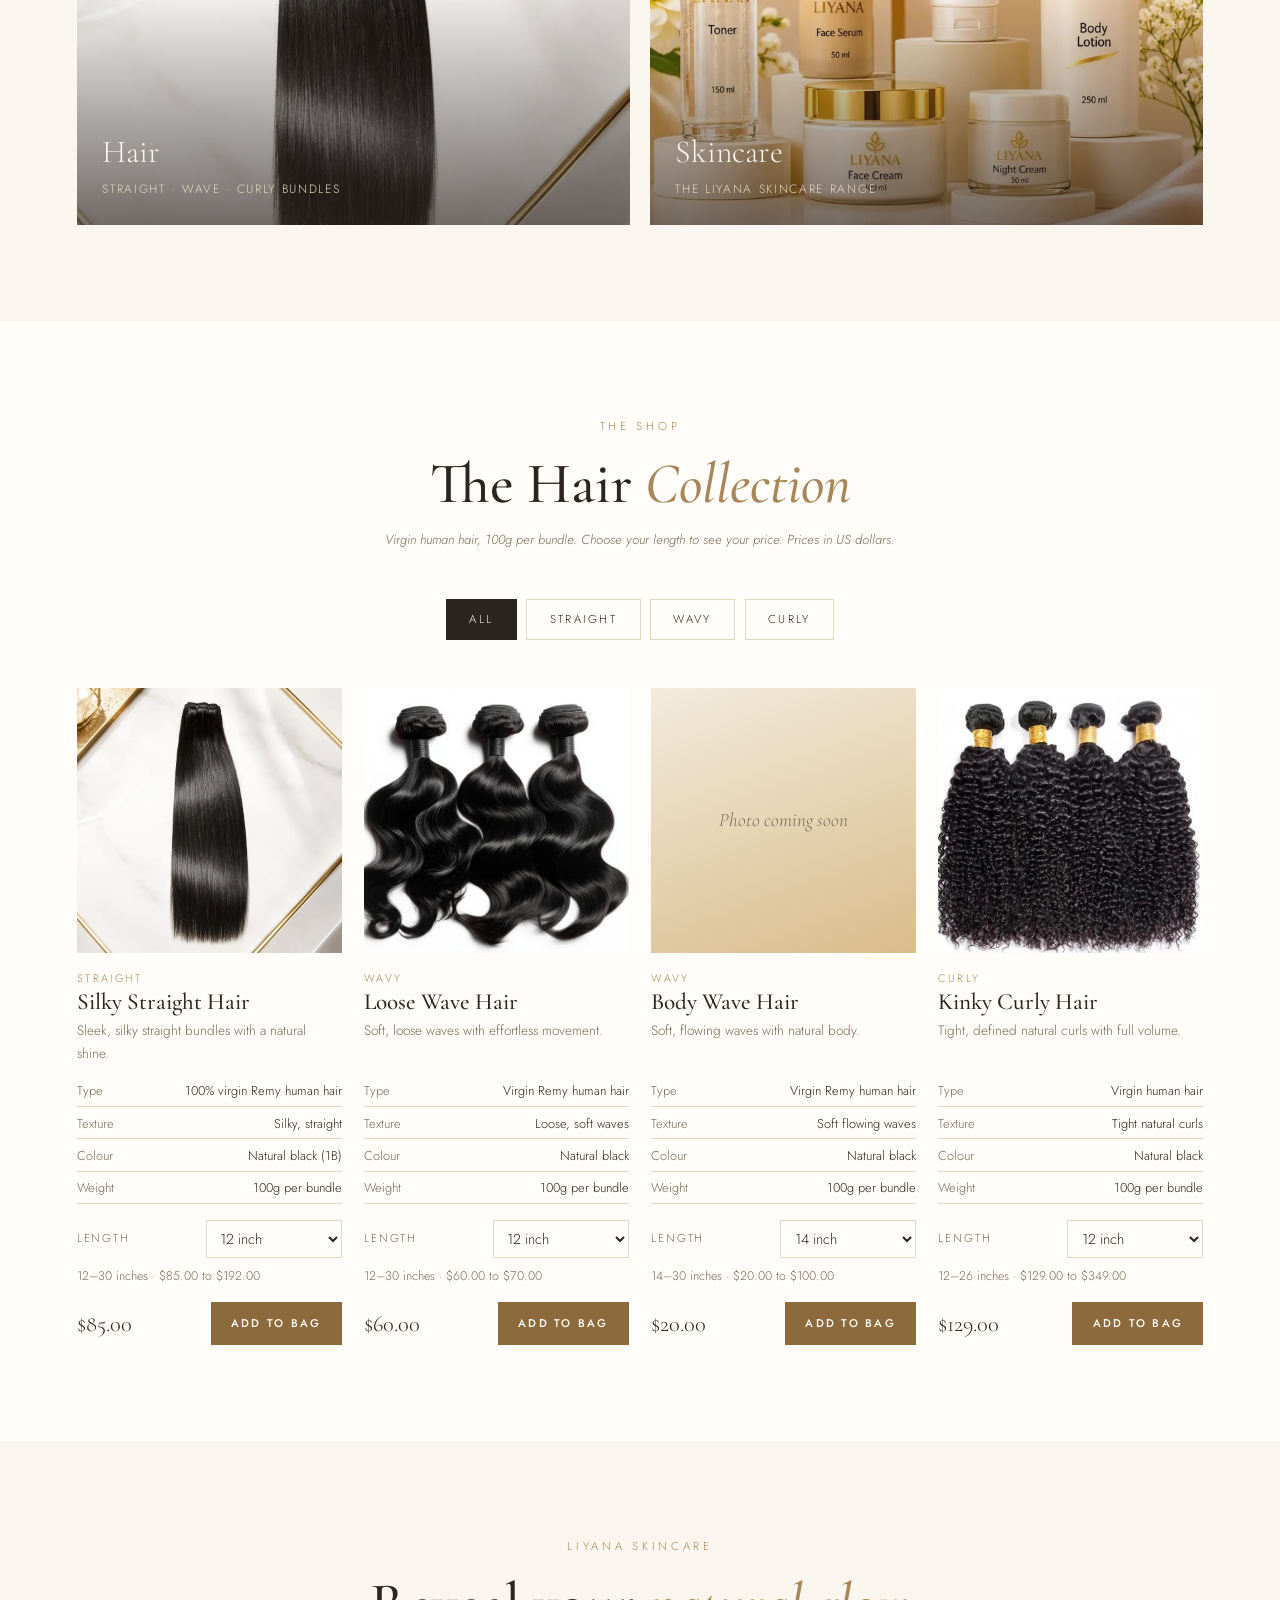
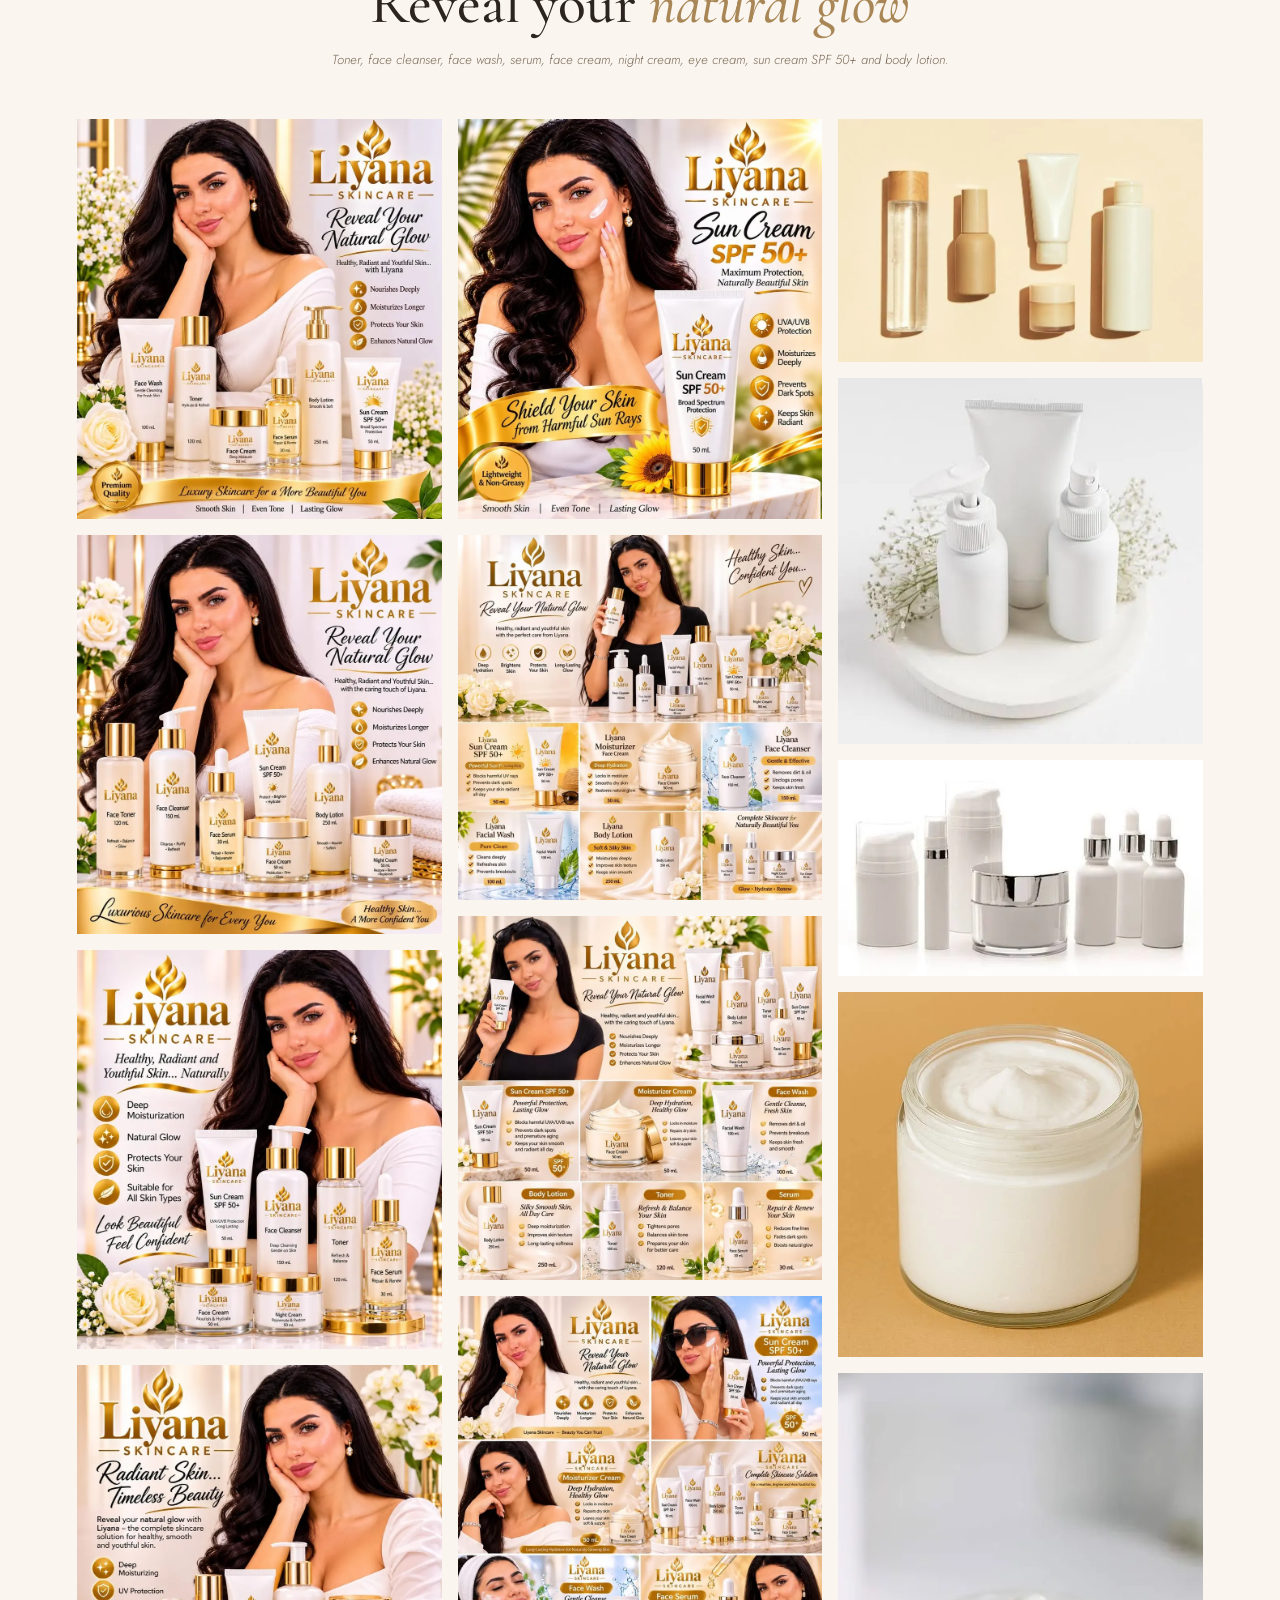
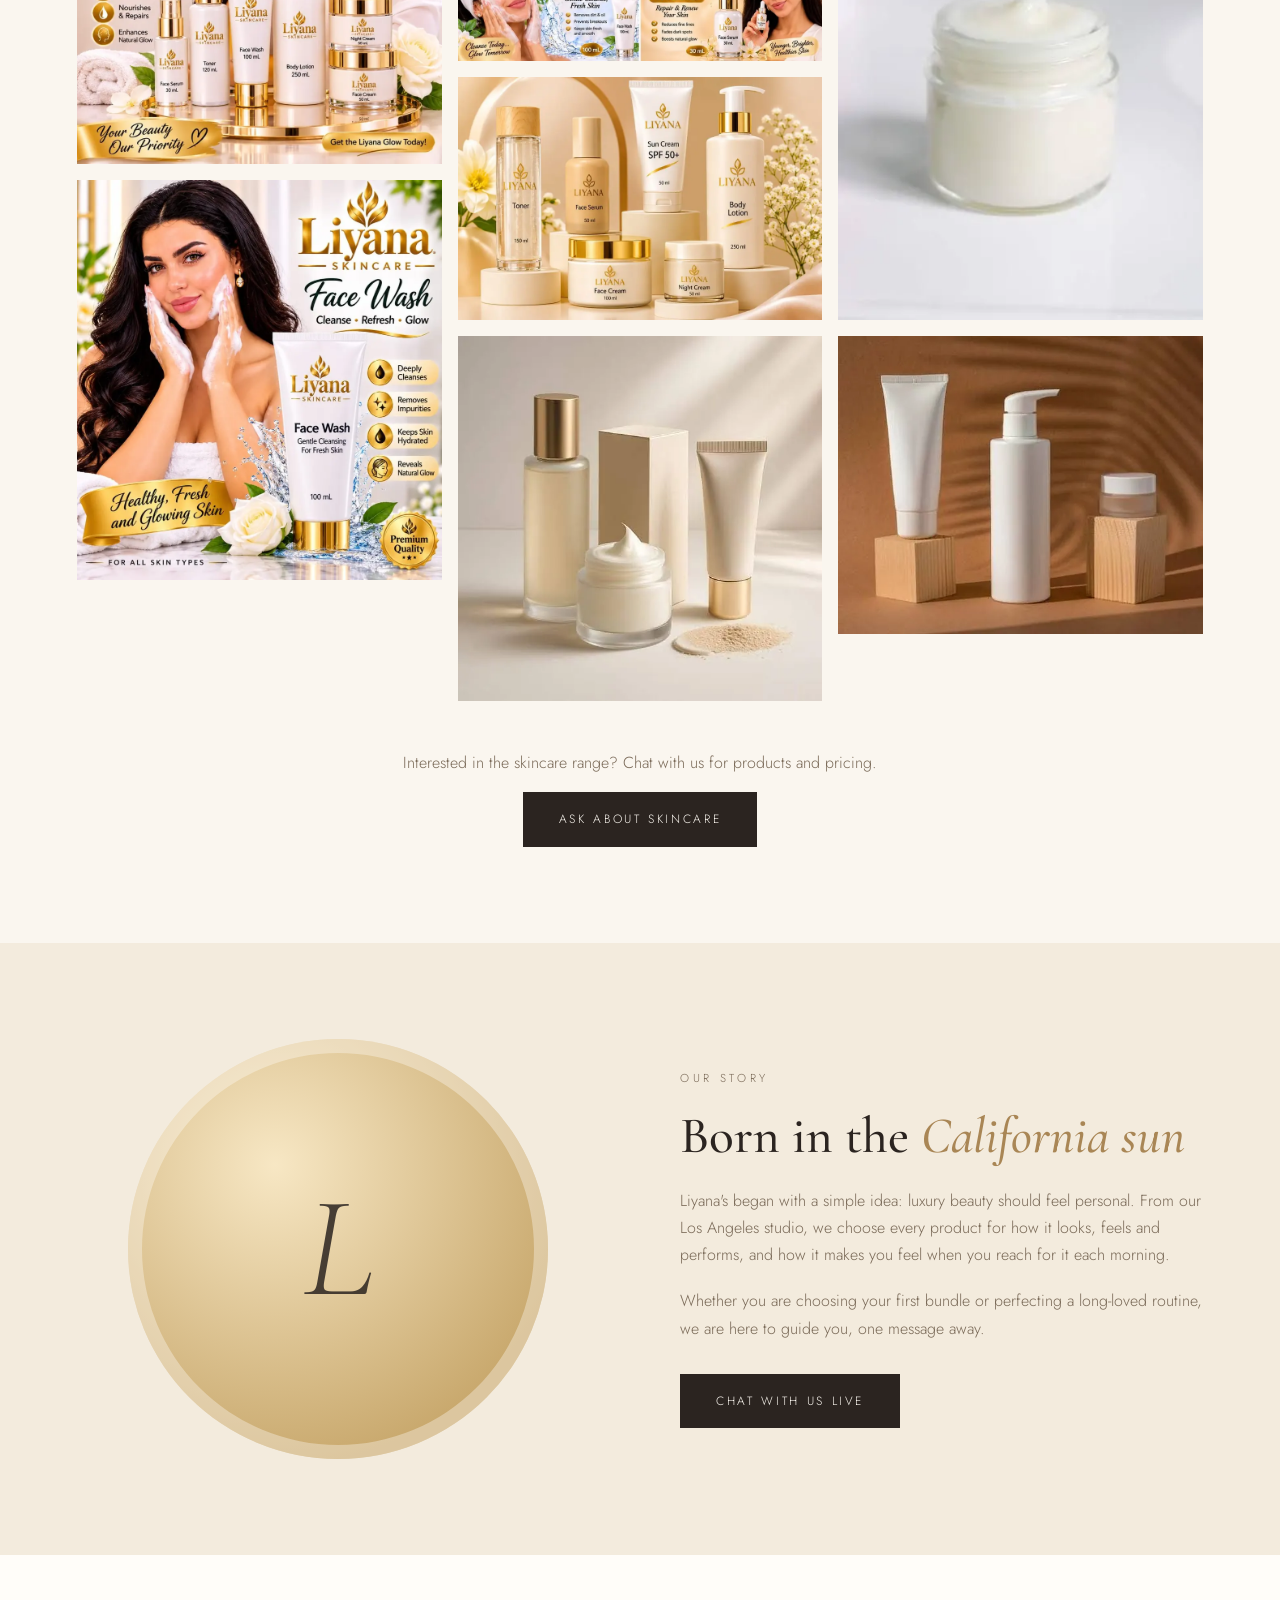
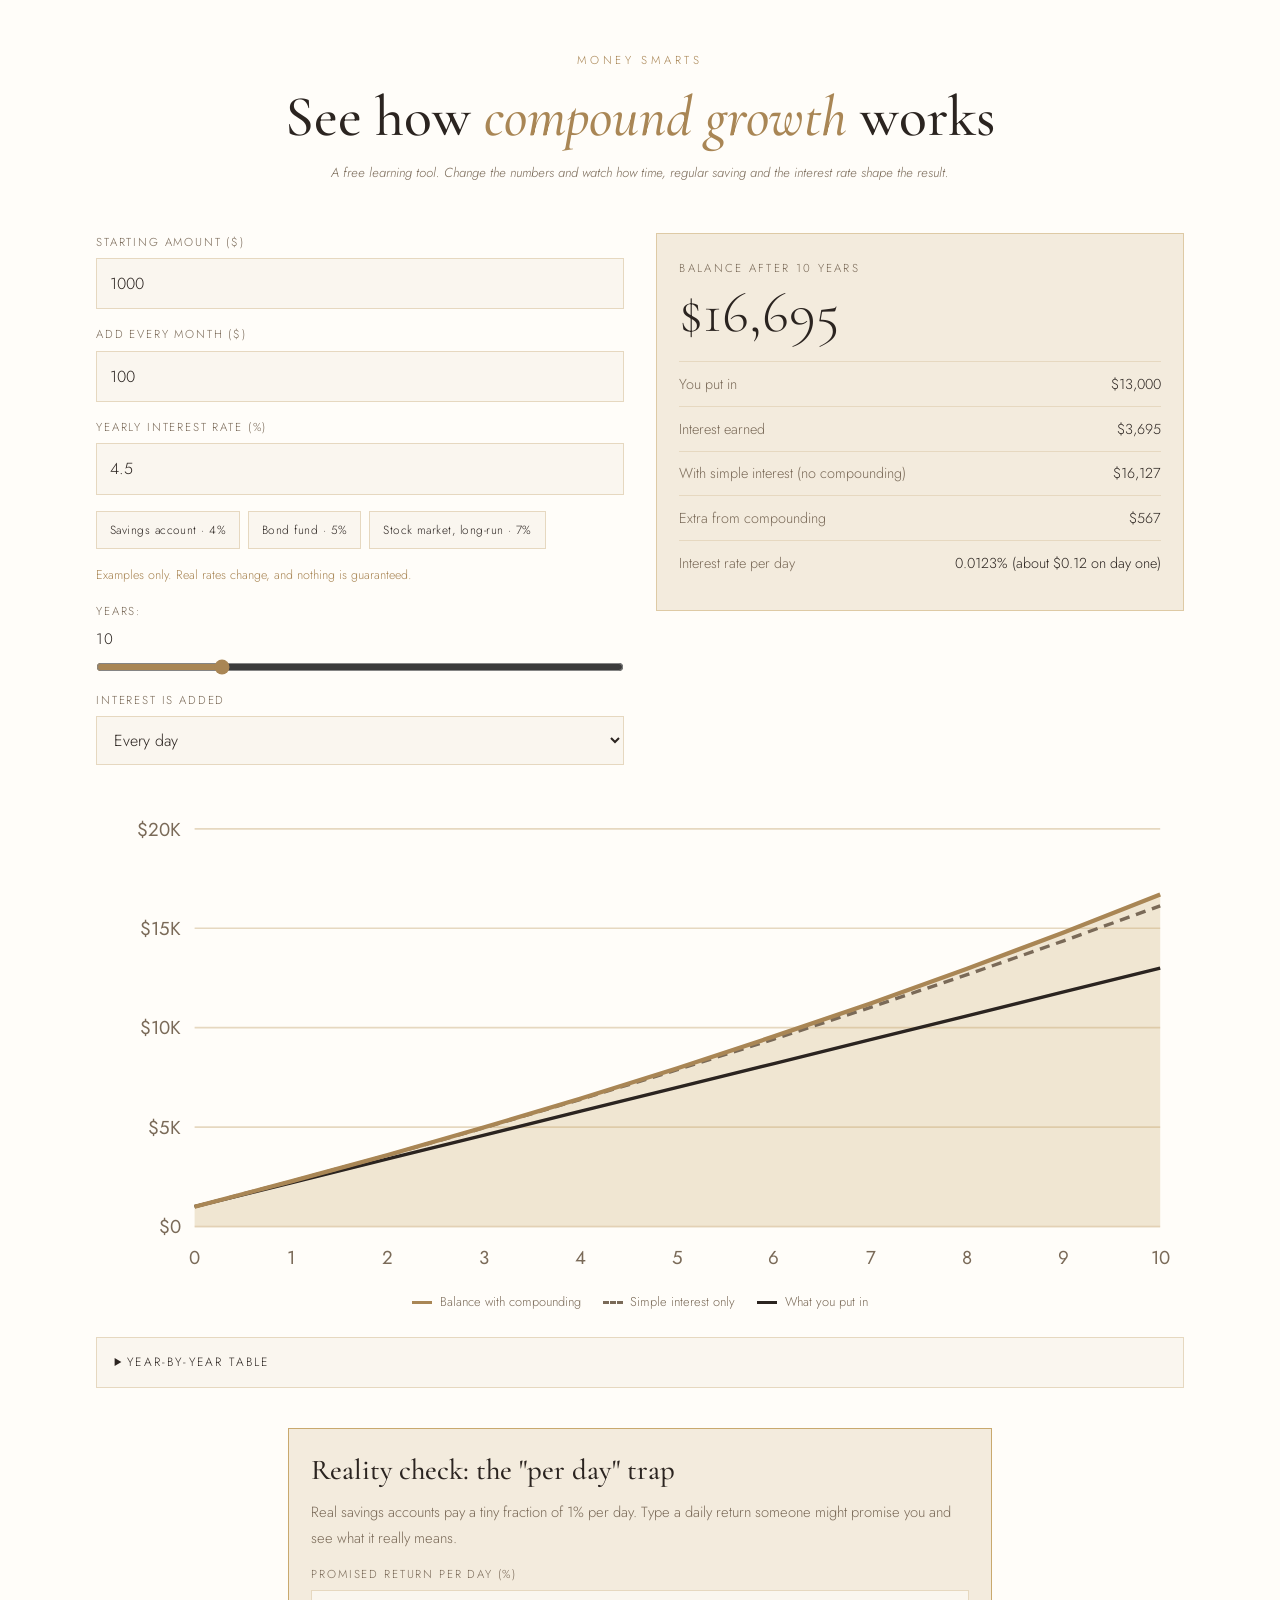
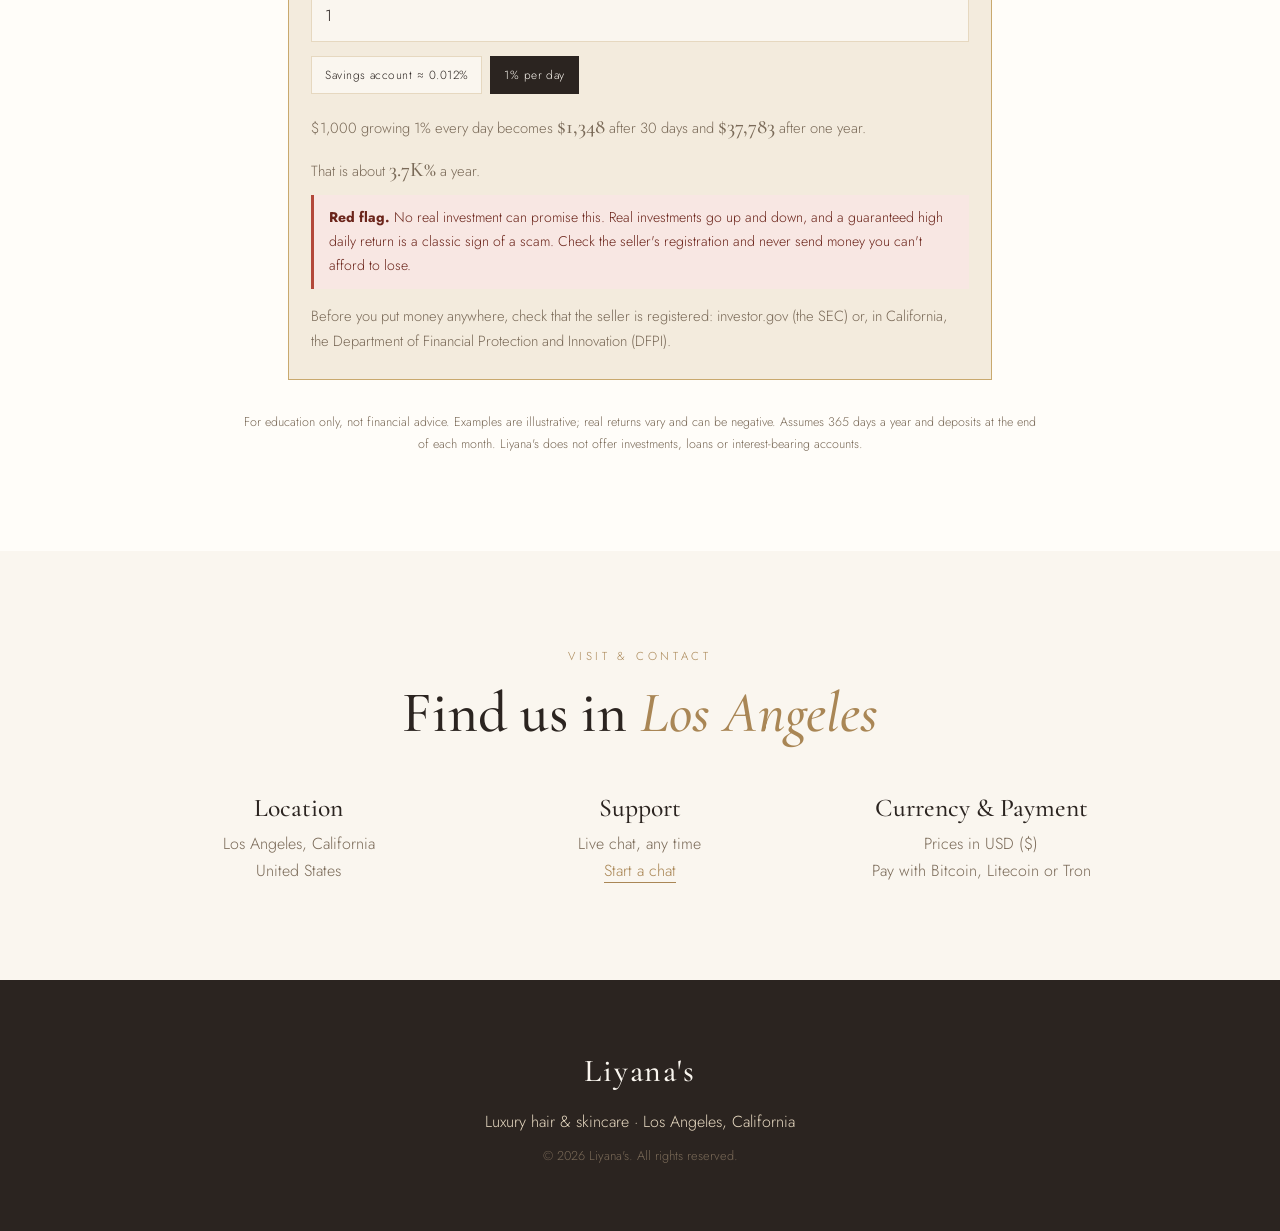
==== commit 8c2a7231: "Add files via upload" ====
--- a/index.html
+++ b/index.html
@@ -15,6 +15,7 @@
   --sand:#e6d8c0;
   --champagne:#c9a96e;
   --gold-deep:#a98655;
+  --gold-btn:#8c6a3c;
   --ink:#2b2420;
   --taupe:#7a6a58;
   --white:#fffdf9;
@@ -110,8 +111,9 @@
 .card .desc{font-size:.85rem;color:var(--taupe);flex:1}
 .card .foot{display:flex;justify-content:space-between;align-items:center;margin-top:.9rem}
 .price{font-family:var(--serif);font-size:1.4rem}
-.add{font-size:.68rem;letter-spacing:.2em;text-transform:uppercase;border-bottom:1px solid var(--ink);padding-bottom:2px;transition:color .3s,border-color .3s}
-.add:hover{color:var(--gold-deep);border-color:var(--gold-deep)}
+.add{font-size:.7rem;font-weight:500;letter-spacing:.2em;text-transform:uppercase;background:var(--gold-btn);color:var(--white);border:1px solid var(--gold-btn);padding:.7rem 1.2rem;cursor:pointer;transition:background .3s,border-color .3s,transform .2s}
+.add:hover{background:var(--ink);border-color:var(--ink)}
+.add:active{transform:translateY(1px)}
 
 /* Story */
 .story{display:grid;grid-template-columns:1fr 1fr;gap:5rem;align-items:center;background:var(--cream)}
@@ -240,12 +242,64 @@
 .lb-prev{left:.6rem;top:50%;transform:translateY(-50%)}
 .lb-next{right:.6rem;top:50%;transform:translateY(-50%)}
 
+/* Money Smarts */
+.learn{background:var(--white)}
+.calc{display:grid;grid-template-columns:1fr 1fr;gap:2rem;max-width:68rem;margin:0 auto 2.5rem}
+.calc-form{display:grid;gap:1rem;align-content:start}
+.calc label,.redflag label{display:grid;gap:.35rem;font-size:.72rem;letter-spacing:.16em;text-transform:uppercase;color:var(--taupe)}
+.calc input[type=number],.calc select,.redflag input{font:inherit;font-size:1rem;letter-spacing:0;text-transform:none;color:var(--ink);padding:.7rem .8rem;border:1px solid var(--sand);background:var(--ivory);width:100%;border-radius:0}
+.calc input:focus,.calc select:focus,.redflag input:focus{outline:2px solid var(--champagne);outline-offset:1px}
+.calc input[type=range]{width:100%;accent-color:var(--gold-deep)}
+.calc output{color:var(--ink);font-size:.95rem;letter-spacing:.04em}
+.presets{display:flex;flex-wrap:wrap;gap:.5rem}
+.presets button{font-size:.74rem;letter-spacing:.04em;padding:.5rem .8rem;border:1px solid var(--sand);background:var(--ivory);transition:all .3s var(--ease)}
+.presets button:hover{border-color:var(--champagne)}
+.presets button.active{background:var(--ink);color:var(--ivory);border-color:var(--ink)}
+.calc-hint{font-size:.78rem;color:var(--gold-deep);min-height:1.2em}
+.calc-out{background:var(--cream);border:1px solid rgba(201,169,110,.5);padding:1.6rem 1.4rem;align-self:start}
+.out-label{font-size:.72rem;letter-spacing:.2em;text-transform:uppercase;color:var(--taupe)}
+.out-big{font-family:var(--serif);font-size:clamp(2.6rem,6vw,3.6rem);line-height:1.1;margin:.2rem 0 1rem;word-break:break-word}
+.out-rows{display:grid}
+.out-rows div{display:flex;justify-content:space-between;align-items:baseline;gap:1rem;border-top:1px solid var(--sand);padding:.6rem 0;font-size:.9rem}
+.out-rows dt{color:var(--taupe)}
+.out-rows dd{text-align:right;white-space:nowrap}
+.chart-wrap{max-width:68rem;margin:0 auto 1.5rem}
+.chart svg{width:100%;height:auto;display:block}
+.ax{stroke:var(--sand);stroke-width:1}
+.ax-t{font:11px var(--sans);fill:var(--taupe)}
+.c-area{fill:rgba(201,169,110,.28);stroke:none}
+.c-bal{fill:none;stroke:var(--gold-deep);stroke-width:2.5}
+.c-simple{fill:none;stroke:var(--taupe);stroke-width:2;stroke-dasharray:6 4}
+.c-put{fill:none;stroke:var(--ink);stroke-width:2}
+.legend{display:flex;flex-wrap:wrap;gap:.4rem 1.4rem;justify-content:center;font-size:.8rem;color:var(--taupe);margin-top:.6rem}
+.legend i{display:inline-block;width:20px;height:0;border-top:3px solid;margin-right:.45rem;vertical-align:middle}
+.legend .l-bal{border-color:var(--gold-deep)}
+.legend .l-simple{border-color:var(--taupe);border-top-style:dashed}
+.legend .l-put{border-color:var(--ink)}
+.calc-table{max-width:68rem;margin:0 auto 2.5rem;border:1px solid var(--sand);background:var(--ivory)}
+.calc-table summary{cursor:pointer;padding:.9rem 1.1rem;font-size:.75rem;letter-spacing:.18em;text-transform:uppercase}
+.table-scroll{overflow-x:auto;padding:0 1.1rem 1rem}
+.calc-table table{width:100%;border-collapse:collapse;font-size:.9rem;min-width:380px}
+.calc-table th,.calc-table td{text-align:right;padding:.45rem .5rem;border-top:1px solid var(--sand)}
+.calc-table th:first-child,.calc-table td:first-child{text-align:left}
+.calc-table th{font-weight:400;font-size:.68rem;letter-spacing:.14em;text-transform:uppercase;color:var(--taupe)}
+.redflag{max-width:44rem;margin:0 auto 2rem;padding:1.6rem 1.4rem;border:1px solid var(--champagne);background:var(--cream);display:grid;gap:.9rem}
+.redflag h3{font-size:1.8rem}
+.redflag p{color:var(--taupe);font-size:.92rem}
+.rf-out{display:grid;gap:.5rem;font-size:.95rem}
+.rf-out b{font-family:var(--serif);font-weight:500;font-size:1.3rem}
+.rf-verdict{padding:.7rem .9rem;border-left:3px solid;font-size:.88rem}
+.rf-verdict.bad{border-color:#b3483a;background:#f8e7e3;color:#6b241a}
+.rf-verdict.ok{border-color:var(--gold-deep);background:var(--white);color:var(--ink)}
+.disclaimer{max-width:50rem;margin:0 auto;text-align:center;font-size:.78rem;color:var(--taupe)}
+
 /* Scroll reveal */
 .reveal{opacity:0;transform:translateY(24px);transition:opacity .9s var(--ease),transform .9s var(--ease)}
 .reveal.in{opacity:1;transform:none}
 
 /* Responsive */
 @media(max-width:1000px){
+  .calc{grid-template-columns:1fr}
   .grid,.coll-grid{grid-template-columns:repeat(2,1fr)}
   .values{grid-template-columns:repeat(2,1fr)}
   .story{grid-template-columns:1fr;gap:3rem}
@@ -258,7 +312,7 @@
 @media(max-width:760px){
   .menu-btn{display:inline-flex}
   .nav{position:absolute;top:100%;left:0;right:0;flex-direction:column;gap:0;background:var(--ivory);border-bottom:1px solid var(--sand);max-height:0;overflow:hidden;transition:max-height .4s var(--ease)}
-  .nav.open{max-height:260px}
+  .nav.open{max-height:340px}
   .nav a{padding:1rem 1.4rem;border-top:1px solid var(--sand)}
   .support-link{display:none}
   .visit-grid{grid-template-columns:1fr}
@@ -281,6 +335,24 @@
   .reveal{opacity:1;transform:none}
 }
 
+/* Account (sign up / log in) */
+.account-btn{display:inline-flex;align-items:center;gap:.5rem;font-size:.78rem;letter-spacing:.18em;text-transform:uppercase;color:var(--ink)}
+.account-btn span{max-width:9rem;overflow:hidden;text-overflow:ellipsis;white-space:nowrap}
+.account-btn:hover{color:var(--gold-deep)}
+.auth-form{display:grid;gap:1rem;margin:1.2rem 0 .8rem}
+.auth-form label{display:grid;gap:.4rem;font-size:.72rem;letter-spacing:.18em;text-transform:uppercase;color:var(--taupe)}
+.auth-form input{font:inherit;font-size:1rem;letter-spacing:0;text-transform:none;color:var(--ink);padding:.75rem .85rem;border:1px solid var(--sand);background:var(--white);width:100%;border-radius:0}
+.auth-form input:focus{outline:2px solid var(--champagne);outline-offset:1px}
+.auth-hint{font-size:.78rem;color:var(--taupe);margin-top:-.4rem}
+.auth-error{font-size:.85rem;color:#8a2b22;min-height:1.2em}
+.auth-note{margin-top:.8rem}
+.acct-email{color:var(--taupe);margin:-.6rem 0 1rem;word-break:break-all}
+.acct-actions{display:flex;gap:.8rem;flex-wrap:wrap;margin-top:1.4rem}
+@media(max-width:760px){
+  .account-btn span{display:none}
+  .header-actions{gap:1rem}
+}
+
 </style>
 </head>
 <body>
@@ -295,12 +367,16 @@
       <a href="#shop">Hair</a>
       <a href="#skincare">Skincare</a>
       <a href="#story">Our Story</a>
+      <a href="#learn">Learn</a>
       <a href="#visit">Visit</a>
-      <a href="./educational_compound_growth_financial_literacy_tool.html">Financial Guide</a>
     </nav>
     <a class="logo" href="#top" aria-label="Liyana's home">Liyana's</a>
     <div class="header-actions">
       <button class="support-link" type="button" data-chat>Support</button>
+      <button class="account-btn" id="accountBtn" type="button" aria-label="Sign up or log in">
+        <svg viewBox="0 0 24 24" width="22" height="22" fill="none" stroke="currentColor" stroke-width="1.4" aria-hidden="true"><circle cx="12" cy="8" r="4"/><path d="M4 21c0-4.4 3.6-7 8-7s8 2.6 8 7"/></svg>
+        <span id="accountLabel">Sign in</span>
+      </button>
       <button class="icon-btn cart-btn" id="cartBtn" aria-label="Open cart">
         <svg viewBox="0 0 24 24" width="22" height="22" fill="none" stroke="currentColor" stroke-width="1.4"><path d="M5 8h14l-1 12H6L5 8z"/><path d="M9 8V6a3 3 0 0 1 6 0v2"/></svg>
         <span class="cart-count" id="cartCount">0</span>
@@ -388,6 +464,91 @@
       </div>
     </section>
 
+    <section class="learn" id="learn">
+      <div class="section-head">
+        <p class="eyebrow">Money Smarts</p>
+        <h2>See how <em>compound growth</em> works</h2>
+        <p class="note">A free learning tool. Change the numbers and watch how time, regular saving and the interest rate shape the result.</p>
+      </div>
+
+      <div class="calc">
+        <form class="calc-form" id="calcForm" autocomplete="off">
+          <label>Starting amount ($)
+            <input type="number" id="cStart" inputmode="decimal" min="0" max="1000000" step="50" value="1000">
+          </label>
+          <label>Add every month ($)
+            <input type="number" id="cMonthly" inputmode="decimal" min="0" max="10000" step="10" value="100">
+          </label>
+          <label>Yearly interest rate (%)
+            <input type="number" id="cRate" inputmode="decimal" min="0" max="20" step="0.1" value="4.5">
+          </label>
+          <div class="presets" id="cPresets" role="group" aria-label="Example yearly rates">
+            <button type="button" data-rate="4">Savings account · 4%</button>
+            <button type="button" data-rate="5">Bond fund · 5%</button>
+            <button type="button" data-rate="7">Stock market, long-run · 7%</button>
+          </div>
+          <p class="calc-hint" id="cHint"></p>
+          <label>Years: <output id="cYearsOut">10</output>
+            <input type="range" id="cYears" min="1" max="40" step="1" value="10">
+          </label>
+          <label>Interest is added
+            <select id="cMode">
+              <option value="daily">Every day</option>
+              <option value="monthly">Every month</option>
+              <option value="yearly">Every year</option>
+            </select>
+          </label>
+        </form>
+
+        <div class="calc-out" aria-live="polite">
+          <p class="out-label">Balance after <span id="oYears">10</span> years</p>
+          <p class="out-big" id="oBalance">$0</p>
+          <dl class="out-rows">
+            <div><dt>You put in</dt><dd id="oPut">$0</dd></div>
+            <div><dt>Interest earned</dt><dd id="oInterest">$0</dd></div>
+            <div><dt>With simple interest (no compounding)</dt><dd id="oSimple">$0</dd></div>
+            <div><dt>Extra from compounding</dt><dd id="oExtra">$0</dd></div>
+            <div><dt>Interest rate per day</dt><dd id="oDaily">0%</dd></div>
+          </dl>
+        </div>
+      </div>
+
+      <figure class="chart-wrap">
+        <div id="cChart" class="chart"></div>
+        <figcaption class="legend">
+          <span><i class="l-bal"></i>Balance with compounding</span>
+          <span><i class="l-simple"></i>Simple interest only</span>
+          <span><i class="l-put"></i>What you put in</span>
+        </figcaption>
+      </figure>
+
+      <details class="calc-table">
+        <summary>Year-by-year table</summary>
+        <div class="table-scroll">
+          <table>
+            <thead><tr><th>Year</th><th>You put in</th><th>Balance</th><th>Interest</th></tr></thead>
+            <tbody id="cRows"></tbody>
+          </table>
+        </div>
+      </details>
+
+      <div class="redflag" id="redflag">
+        <h3>Reality check: the "per day" trap</h3>
+        <p>Real savings accounts pay a tiny fraction of 1% per day. Type a daily return someone might promise you and see what it really means.</p>
+        <label>Promised return per day (%)
+          <input type="number" id="rfDay" inputmode="decimal" min="0" max="10" step="any" value="1">
+        </label>
+        <div class="presets" id="rfPresets" role="group" aria-label="Example daily rates">
+          <button type="button" data-day="0.012">Savings account ≈ 0.012%</button>
+          <button type="button" data-day="1">1% per day</button>
+        </div>
+        <div class="rf-out" id="rfOut" aria-live="polite"></div>
+        <p class="small">Before you put money anywhere, check that the seller is registered: investor.gov (the SEC) or, in California, the Department of Financial Protection and Innovation (DFPI).</p>
+      </div>
+
+      <p class="disclaimer">For education only, not financial advice. Examples are illustrative; real returns vary and can be negative. Assumes 365 days a year and deposits at the end of each month. Liyana's does not offer investments, loans or interest-bearing accounts.</p>
+    </section>
+
     <section class="visit" id="visit">
       <div class="section-head">
         <p class="eyebrow">Visit &amp; Contact</p>
@@ -397,18 +558,6 @@
         <div><h3>Location</h3><p>Los Angeles, California<br>United States</p></div>
         <div><h3>Support</h3><p>Live chat, any time<br><button class="link-btn" type="button" data-chat>Start a chat</button></p></div>
         <div><h3>Currency &amp; Payment</h3><p>Prices in USD ($)<br>Pay with Bitcoin, Litecoin or Tron</p></div>
-      </div>
-    </section>
-
-    <section class="visit" id="financial-guide">
-      <div class="section-head">
-        <p class="eyebrow">Financial Literacy</p>
-        <h2>Compound growth <em>guide</em></h2>
-      </div>
-      <div class="visit-grid">
-        <div><h3>Interactive Tool</h3><p>Model principal, monthly contributions, and compounding on a standalone page.</p></div>
-        <div><h3>Core Concepts</h3><p>Compounding vs. simple interest, market swings, and S&amp;P 500 context.</p></div>
-        <div><h3>Open Page</h3><p>Launch the standalone educational simulator.<br><a class="link-btn" href="./educational_compound_growth_financial_literacy_tool.html">Open Financial Literacy Tool</a></p></div>
       </div>
     </section>
   </main>
@@ -452,6 +601,47 @@
       <p class="warn">Send only on the network shown. Coins sent on a different network can be lost permanently. Check the first and last characters of the address before you send.</p>
 
       <button class="btn btn-dark btn-block" id="paidBtn" type="button" data-chat>I've sent payment · Confirm in Live Chat</button>
+    </div>
+  </div>
+
+  <div class="modal" id="authModal" role="dialog" aria-modal="true" aria-labelledby="authTitle" aria-hidden="true">
+    <div class="modal-box">
+      <button class="icon-btn modal-close" id="closeAuth" type="button" aria-label="Close account window">✕</button>
+
+      <div id="authForms">
+        <p class="eyebrow">Your Account</p>
+        <h3 id="authTitle">Welcome</h3>
+        <div class="coin-tabs" id="authTabs" role="tablist" aria-label="Sign up or log in">
+          <button class="coin-tab active" type="button" role="tab" data-mode="signup">Sign up</button>
+          <button class="coin-tab" type="button" role="tab" data-mode="login">Log in</button>
+        </div>
+        <form class="auth-form" id="authForm" autocomplete="on" novalidate>
+          <label id="nameRow">Full name
+            <input type="text" id="aName" autocomplete="name" maxlength="60">
+          </label>
+          <label>Email
+            <input type="email" id="aEmail" autocomplete="email" inputmode="email" maxlength="120" required>
+          </label>
+          <label>Password
+            <input type="password" id="aPass" autocomplete="new-password" maxlength="100" required>
+          </label>
+          <p class="auth-hint" id="aHint">At least 8 characters.</p>
+          <p class="auth-error" id="aError" role="alert"></p>
+          <button class="btn btn-dark btn-block" id="aSubmit" type="submit">Create account</button>
+        </form>
+        <p class="small auth-note">Your account is saved on this device and browser only, so use the same one to log in again. Never reuse a password from your bank or email.</p>
+      </div>
+
+      <div id="authAccount" hidden>
+        <p class="eyebrow">Your Account</p>
+        <h3 id="acctName">Hello</h3>
+        <p class="acct-email" id="acctEmail"></p>
+        <p class="small">Thank you for being part of Liyana's. Your bag stays saved while you shop.</p>
+        <div class="acct-actions">
+          <a class="btn btn-dark" href="#shop" id="acctShop">Keep shopping</a>
+          <button class="btn btn-ghost" id="signOut" type="button">Sign out</button>
+        </div>
+      </div>
     </div>
   </div>
 
@@ -837,6 +1027,186 @@
   if (launchTime() > Date.now()) timer = setInterval(tick, 1000);
 }
 
+/* ---------- Money Smarts: compound growth calculator (education only) ---------- */
+// Day-by-day simulation. mode: "daily" | "monthly" | "yearly" = when earned interest is added to the balance,
+// "none" = never added (simple interest). Deposits are made at the end of each month (365/12 days apart).
+function simulateGrowth({ start, monthly, apr, years, mode }) {
+  const r = apr / 100 / 365;
+  const monthDay = m => Math.round(m * 365 / 12);
+  let bal = start, accrued = 0, put = start, month = 1, firstDay = 0;
+  const rows = [{ year: 0, total: start, put: start }];
+  for (let d = 1; d <= years * 365; d++) {
+    const interest = bal * r;
+    if (d === 1) firstDay = interest;
+    accrued += interest;
+    if (mode === "daily") { bal += accrued; accrued = 0; }
+    if (d === monthDay(month)) {
+      if (mode === "monthly") { bal += accrued; accrued = 0; }
+      bal += monthly; put += monthly; month++;
+    }
+    if (d % 365 === 0) {
+      if (mode === "yearly") { bal += accrued; accrued = 0; }
+      rows.push({ year: d / 365, total: bal + accrued, put });
+    }
+  }
+  return { rows, final: bal + accrued, put, firstDay };
+}
+
+function initLearn() {
+  if (!$("#learn")) return;
+  const usd0 = n => new Intl.NumberFormat("en-US", { style: "currency", currency: "USD", maximumFractionDigits: 0 }).format(n);
+  const compact = new Intl.NumberFormat("en-US", { notation: "compact", maximumFractionDigits: 1 });
+  const bigMoney = n => (n < 1e5 ? usd0(n) : "$" + compact.format(n));
+  const axisMoney = n => (n >= 1e6 ? "$" + +(n / 1e6).toFixed(1) + "M" : n >= 1e3 ? "$" + +(n / 1e3).toFixed(1) + "K" : "$" + Math.round(n));
+  const clamp = (el, min, max) => { let v = parseFloat(el.value); if (!isFinite(v)) v = 0; return { v: Math.min(max, Math.max(min, v)), raw: v }; };
+  const MAX_RATE = 20;
+
+  function chart(comp, simple, years) {
+    const W = 640, H = 280, L = 58, R = 14, T = 14, B = 32;
+    const maxV = Math.max(...comp.map(r => r.total), ...simple.map(r => r.total), 1);
+    const rough = maxV / 4, mag = Math.pow(10, Math.floor(Math.log10(rough)));
+    const step = [1, 2, 2.5, 5, 10].find(s => s * mag >= rough) * mag;
+    const ymax = step * Math.ceil(maxV / step);
+    const x = i => L + (W - L - R) * i / years;
+    const y = v => T + (H - T - B) * (1 - v / ymax);
+    const line = (rows, key) => rows.map((r, i) => `${i ? "L" : "M"}${x(i).toFixed(1)},${y(r[key]).toFixed(1)}`).join("");
+    let axes = "";
+    for (let v = 0; v <= ymax + 1e-9; v += step)
+      axes += `<line class="ax" x1="${L}" x2="${W - R}" y1="${y(v).toFixed(1)}" y2="${y(v).toFixed(1)}"/><text class="ax-t" x="${L - 8}" y="${(y(v) + 4).toFixed(1)}" text-anchor="end">${axisMoney(v)}</text>`;
+    const every = years <= 10 ? 1 : years <= 20 ? 2 : 5;
+    for (let i = 0; i <= years; i += every)
+      axes += `<text class="ax-t" x="${x(i).toFixed(1)}" y="${H - 10}" text-anchor="middle">${i}</text>`;
+    axes += `<text class="ax-t" x="${(L + W - R) / 2}" y="${H}" text-anchor="middle" opacity="0">Years</text>`;
+    const area = `${line(comp, "total")}L${x(years).toFixed(1)},${y(0).toFixed(1)}L${x(0).toFixed(1)},${y(0).toFixed(1)}Z`;
+    $("#cChart").innerHTML = `<svg viewBox="0 0 ${W} ${H}" role="img" aria-label="Chart of balance over ${years} years. Balance with compounding reaches ${usd0(comp[years].total)}; simple interest only reaches ${usd0(simple[years].total)}; you put in ${usd0(comp[years].put)}.">${axes}<path class="c-area" d="${area}"/><path class="c-put" d="${line(comp, "put")}"/><path class="c-simple" d="${line(simple, "total")}"/><path class="c-bal" d="${line(comp, "total")}"/></svg>`;
+  }
+
+  function update() {
+    const s = clamp($("#cStart"), 0, 1e6), m = clamp($("#cMonthly"), 0, 1e4), r = clamp($("#cRate"), 0, MAX_RATE);
+    const years = +$("#cYears").value, mode = $("#cMode").value;
+    $("#cYearsOut").textContent = years;
+    $("#oYears").textContent = years;
+    $("#cHint").textContent = r.raw > MAX_RATE
+      ? `Capped at ${MAX_RATE}% a year. Offers above that, or quoted "per day", deserve a hard look: see the reality check below.`
+      : "Examples only. Real rates change, and nothing is guaranteed.";
+    $$("#cPresets button").forEach(b => b.classList.toggle("active", +b.dataset.rate === r.v));
+
+    const inp = { start: s.v, monthly: m.v, apr: r.v, years };
+    const comp = simulateGrowth({ ...inp, mode });
+    const simple = simulateGrowth({ ...inp, mode: "none" });
+    $("#oBalance").textContent = usd0(comp.final);
+    $("#oPut").textContent = usd0(comp.put);
+    $("#oInterest").textContent = usd0(comp.final - comp.put);
+    $("#oSimple").textContent = usd0(simple.final);
+    $("#oExtra").textContent = usd0(comp.final - simple.final);
+    const perDay = r.v / 365;
+    $("#oDaily").textContent = `${perDay.toFixed(4)}%` + (s.v > 0 ? ` (about ${money(s.v * perDay / 100)} on day one)` : "");
+    chart(comp.rows, simple.rows, years);
+    $("#cRows").innerHTML = comp.rows.slice(1).map(row =>
+      `<tr><td>${row.year}</td><td>${usd0(row.put)}</td><td>${usd0(row.total)}</td><td>${usd0(row.total - row.put)}</td></tr>`).join("");
+  }
+
+  function flag() {
+    const d = clamp($("#rfDay"), 0, 10).v;
+    const month = Math.pow(1 + d / 100, 30), year = Math.pow(1 + d / 100, 365), pct = (year - 1) * 100;
+    const bad = pct > 20;
+    $("#rfOut").innerHTML =
+      `<p>$1,000 growing ${d}% every day becomes <b>${bigMoney(1000 * month)}</b> after 30 days and <b>${bigMoney(1000 * year)}</b> after one year.</p>` +
+      `<p>That is about <b>${compact.format(pct)}%</b> a year.</p>` +
+      (bad
+        ? `<div class="rf-verdict bad"><strong>Red flag.</strong> No real investment can promise this. Real investments go up and down, and a guaranteed high daily return is a classic sign of a scam. Check the seller's registration and never send money you can't afford to lose.</div>`
+        : `<div class="rf-verdict ok">This is within the range real products can offer (a savings account pays roughly 0.01% a day). It is still not a guarantee for anything other than a bank deposit.</div>`);
+    $$("#rfPresets button").forEach(b => b.classList.toggle("active", +b.dataset.day === d));
+  }
+
+  ["#cStart", "#cMonthly", "#cRate", "#cYears", "#cMode"].forEach(id => $(id).addEventListener("input", update));
+  [["#cStart", 0, 1e6], ["#cMonthly", 0, 1e4], ["#cRate", 0, MAX_RATE]].forEach(([id, lo, hi]) =>
+    $(id).addEventListener("change", () => { $(id).value = clamp($(id), lo, hi).v; update(); }));
+  $("#cPresets").addEventListener("click", e => { const b = e.target.closest("[data-rate]"); if (b) { $("#cRate").value = b.dataset.rate; update(); } });
+  $("#rfDay").addEventListener("input", flag);
+  $("#rfDay").addEventListener("change", () => { $("#rfDay").value = clamp($("#rfDay"), 0, 10).v; flag(); });
+  $("#rfPresets").addEventListener("click", e => { const b = e.target.closest("[data-day]"); if (b) { $("#rfDay").value = b.dataset.day; flag(); } });
+  $("#calcForm").addEventListener("submit", e => e.preventDefault());
+  update();
+  flag();
+}
+
+
+/* ---------- accounts (stored in this browser only) ---------- */
+function initAccount() {
+  const USERS = "liyanas-users", SESSION = "liyanas-session";
+  const read = k => { try { return JSON.parse(localStorage.getItem(k) || "null"); } catch (e) { return null; } };
+  const write = (k, v) => { try { localStorage.setItem(k, JSON.stringify(v)); return true; } catch (e) { return false; } };
+  const hex = buf => [...new Uint8Array(buf)].map(b => b.toString(16).padStart(2, "0")).join("");
+  const unhex = s => new Uint8Array(s.match(/../g).map(h => parseInt(h, 16)));
+  async function hash(pass, saltHex) {
+    const key = await crypto.subtle.importKey("raw", new TextEncoder().encode(pass), "PBKDF2", false, ["deriveBits"]);
+    return hex(await crypto.subtle.deriveBits({ name: "PBKDF2", salt: unhex(saltHex), iterations: 150000, hash: "SHA-256" }, key, 256));
+  }
+  let mode = "signup";
+  const modal = $("#authModal");
+  const users = () => read(USERS) || {};
+  const current = () => { const e = read(SESSION); const u = e && users()[e]; return u ? { email: e, name: u.name } : null; };
+
+  function paint() {
+    const me = current();
+    $("#accountLabel").textContent = me ? me.name.split(" ")[0] : "Sign in";
+    $("#accountBtn").setAttribute("aria-label", me ? "Open your account" : "Sign up or log in");
+    $("#authForms").hidden = !!me;
+    $("#authAccount").hidden = !me;
+    if (me) { $("#acctName").textContent = "Hello, " + me.name.split(" ")[0]; $("#acctEmail").textContent = me.email; }
+  }
+  function setMode(m) {
+    mode = m;
+    $$("#authTabs .coin-tab").forEach(t => t.classList.toggle("active", t.dataset.mode === m));
+    const up = m === "signup";
+    $("#nameRow").hidden = !up;
+    $("#aHint").hidden = !up;
+    $("#aSubmit").textContent = up ? "Create account" : "Log in";
+    $("#aPass").autocomplete = up ? "new-password" : "current-password";
+    $("#authTitle").textContent = up ? "Create your account" : "Welcome back";
+    $("#aError").textContent = "";
+  }
+  const open = () => { paint(); setMode(mode); modal.classList.add("show"); modal.setAttribute("aria-hidden", "false"); };
+  const close = () => { modal.classList.remove("show"); modal.setAttribute("aria-hidden", "true"); $("#aPass").value = ""; };
+
+  $("#accountBtn").addEventListener("click", open);
+  $("#closeAuth").addEventListener("click", close);
+  modal.addEventListener("click", e => { if (e.target === modal) close(); });
+  document.addEventListener("keydown", e => { if (e.key === "Escape" && modal.classList.contains("show")) close(); });
+  $("#acctShop").addEventListener("click", close);
+  $("#authTabs").addEventListener("click", e => { const t = e.target.closest("[data-mode]"); if (t) setMode(t.dataset.mode); });
+  $("#signOut").addEventListener("click", () => { try { localStorage.removeItem(SESSION); } catch (e) {} paint(); close(); toast("You are signed out."); });
+
+  $("#authForm").addEventListener("submit", async ev => {
+    ev.preventDefault();
+    const err = $("#aError"); err.textContent = "";
+    const name = $("#aName").value.trim().replace(/\s+/g, " ");
+    const email = $("#aEmail").value.trim().toLowerCase();
+    const pass = $("#aPass").value;
+    if (!/^[^@\s]+@[^@\s]+\.[^@\s]{2,}$/.test(email)) { err.textContent = "Please enter a valid email address."; return; }
+    if (!(window.crypto && crypto.subtle)) { err.textContent = "Your browser can't create secure accounts here. Please open the site in Chrome or Safari."; return; }
+    const btn = $("#aSubmit"); btn.disabled = true;
+    try {
+      const all = users();
+      if (mode === "signup") {
+        if (name.length < 2) { err.textContent = "Please enter your name."; return; }
+        if (pass.length < 8) { err.textContent = "Your password needs at least 8 characters."; return; }
+        if (all[email]) { err.textContent = "An account with this email already exists on this device. Try logging in."; return; }
+        const salt = hex(crypto.getRandomValues(new Uint8Array(16)));
+        all[email] = { name, salt, hash: await hash(pass, salt), created: Date.now() };
+        if (!write(USERS, all) || !write(SESSION, email)) { err.textContent = "We couldn't save your account. Turn off private browsing and try again."; return; }
+        paint(); close(); toast("Welcome to Liyana's, " + name.split(" ")[0] + "!");
+      } else {
+        const u = all[email];
+        if (!u || (await hash(pass, u.salt)) !== u.hash) { err.textContent = "Email or password is incorrect."; return; }
+        write(SESSION, email); paint(); close(); toast("Welcome back, " + u.name.split(" ")[0] + "!");
+      }
+    } finally { btn.disabled = false; }
+  });
+  paint();
+}
+
 /* ---------- init ---------- */
 document.addEventListener("DOMContentLoaded", () => {
   loadChat();
@@ -848,6 +1218,8 @@
   renderGallery();
   renderCart();
   initCountdown();
+  initLearn();
+  initAccount();
   $$(".values > div, .coll, .story-copy, .story-art, .visit-grid > div, .section-head, .skin-cta").forEach(el => el.classList.add("reveal"));
   observeReveals();
 
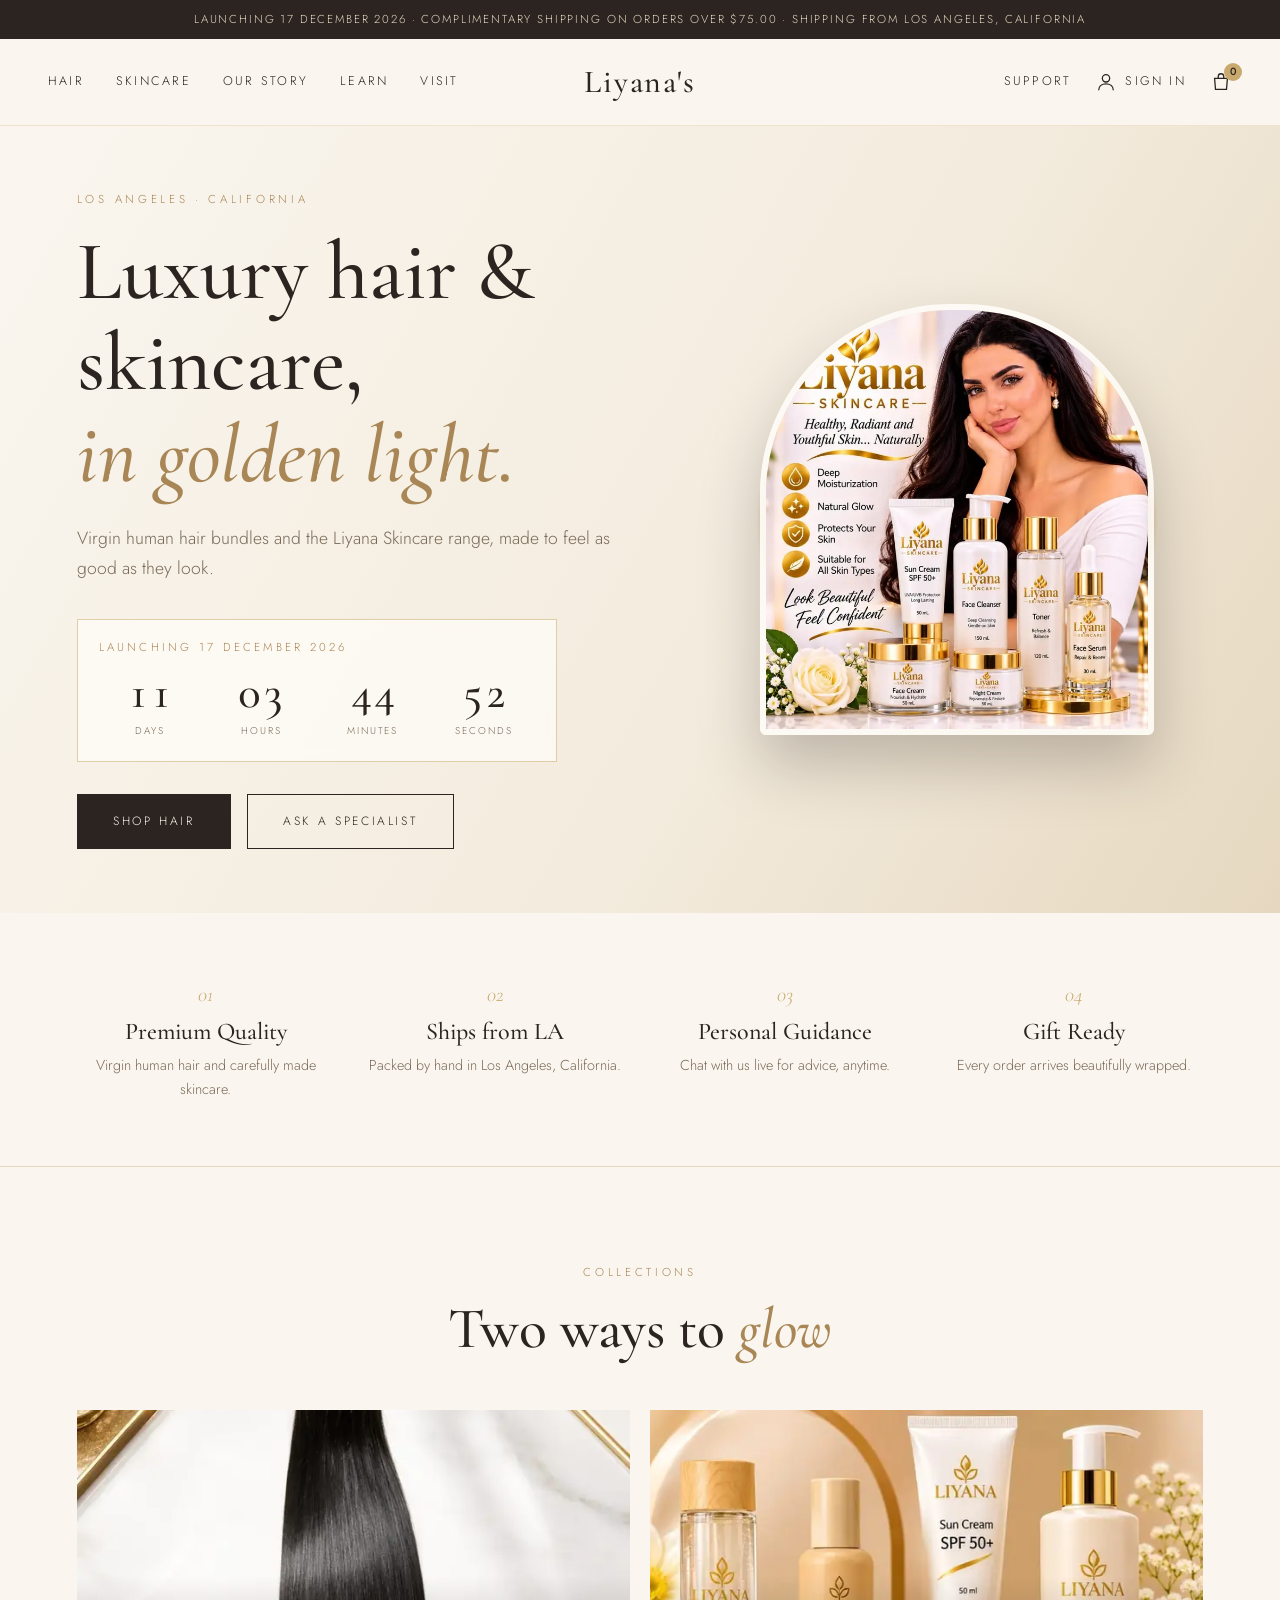
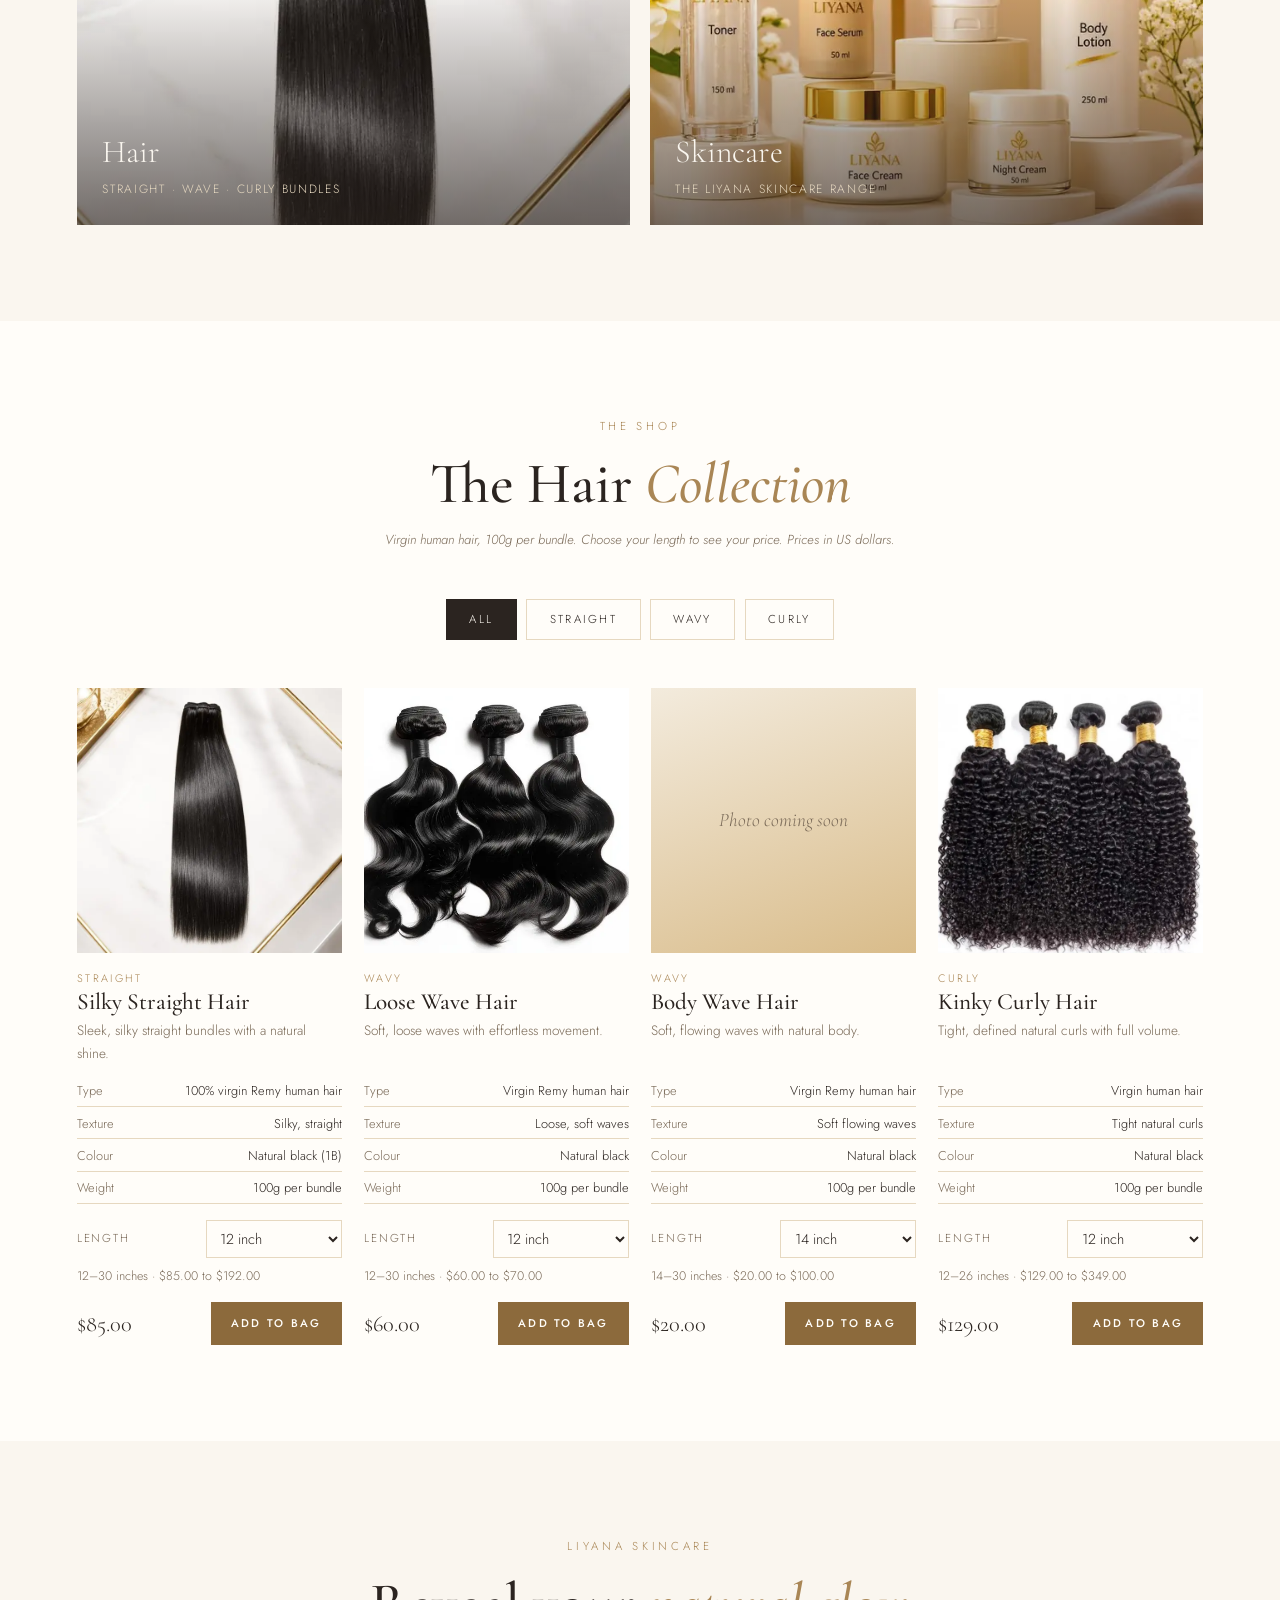
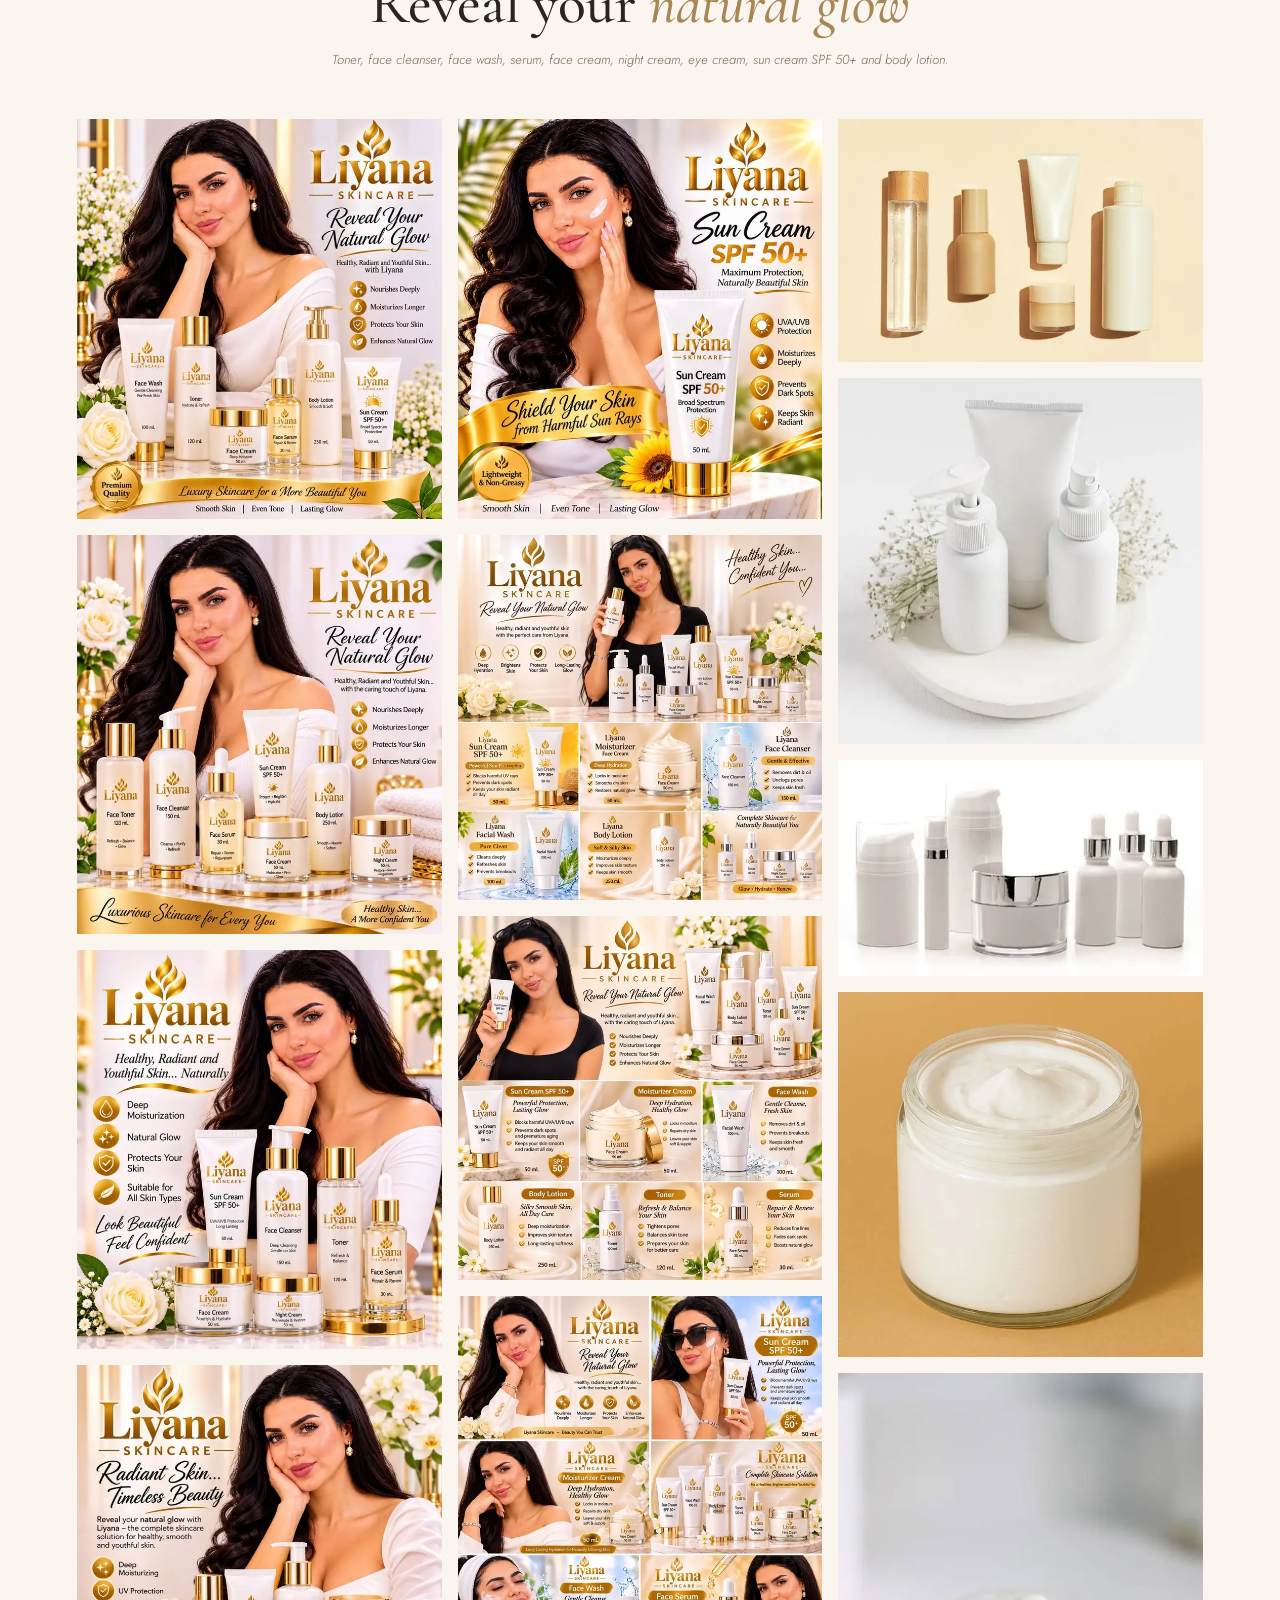
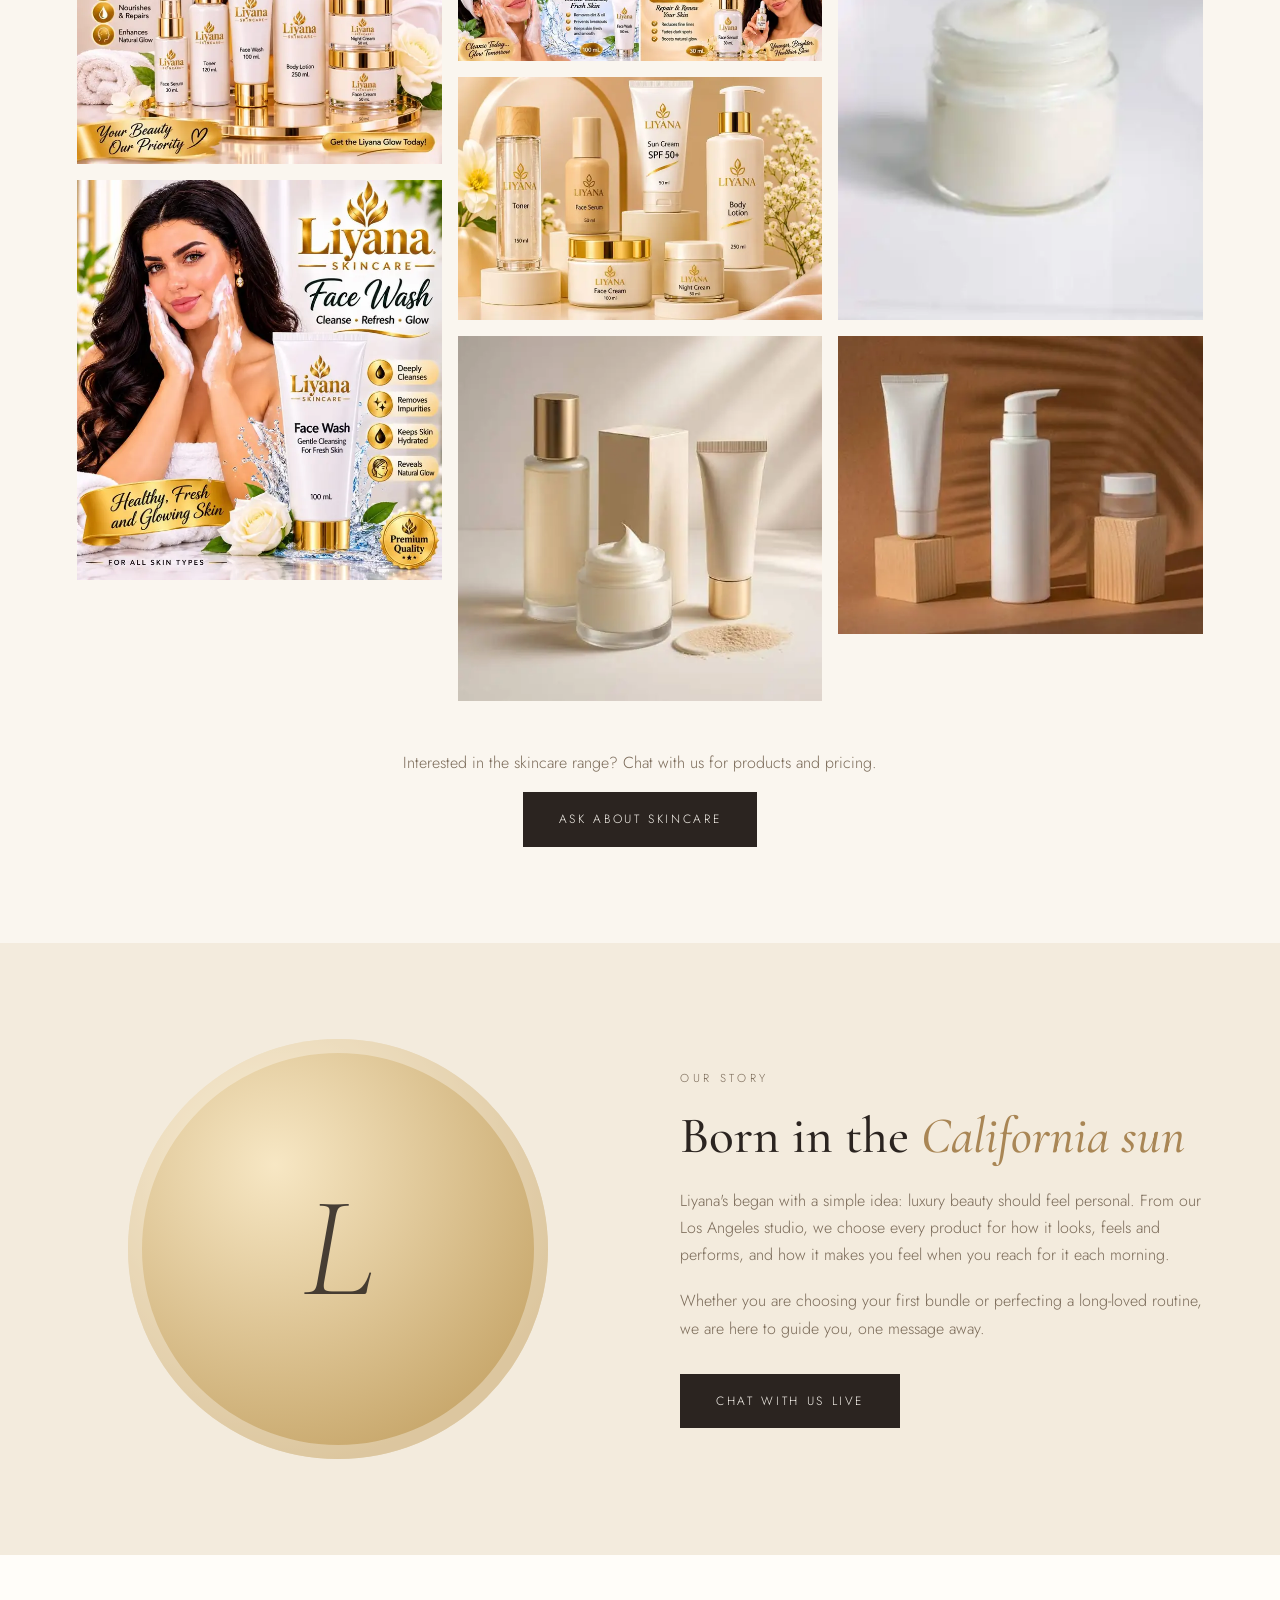
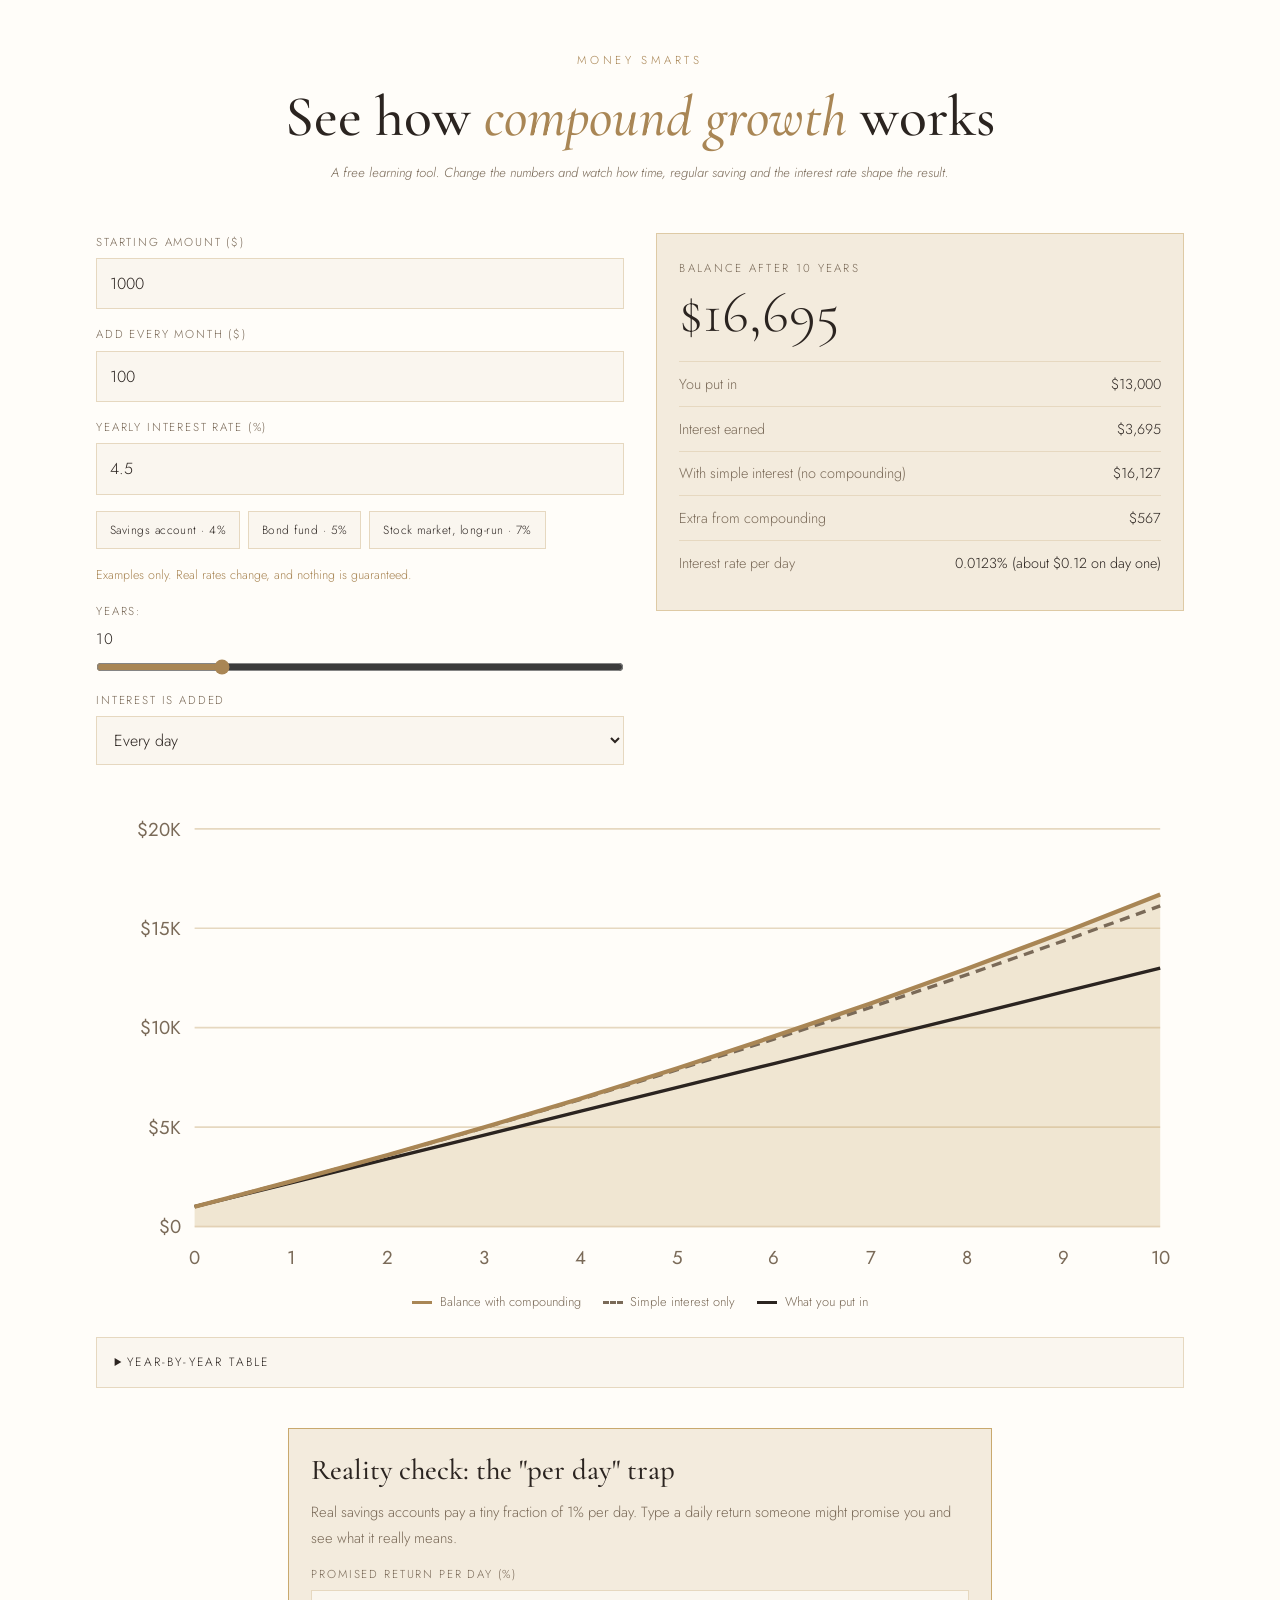
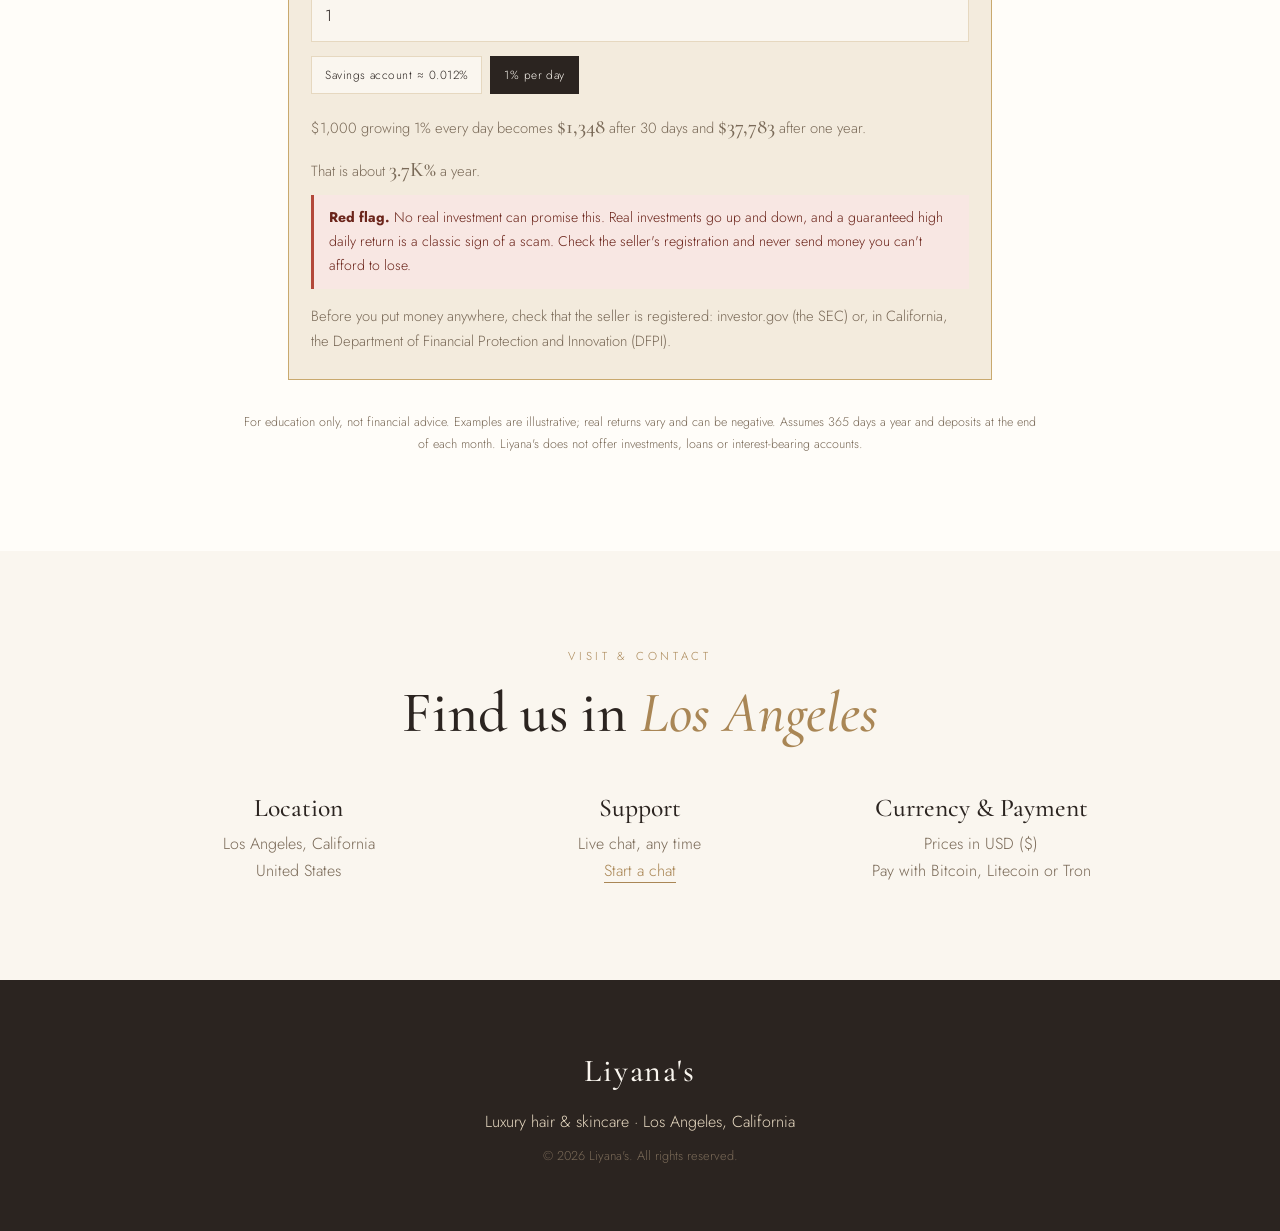
==== commit 0a4788f6: "Add files via upload" ====
--- a/index.html
+++ b/index.html
@@ -353,6 +353,15 @@
   .header-actions{gap:1rem}
 }
 
+/* Referrals */
+.ref-box{margin-top:1.4rem;padding:1.2rem;border:1px solid var(--sand);background:var(--cream)}
+.ref-box h4{font-family:var(--serif);font-weight:500;font-size:1.4rem;margin-bottom:.4rem}
+.ref-link{display:flex;gap:.6rem;margin:.9rem 0 .6rem;flex-wrap:wrap}
+.ref-link input{flex:1 1 12rem;min-width:0;font:inherit;font-size:.9rem;color:var(--ink);padding:.7rem .8rem;border:1px solid var(--sand);background:var(--white);border-radius:0}
+.ref-link .btn{padding:.7rem 1.2rem}
+.ref-perk{margin:.4rem 0 .8rem;padding:.7rem .9rem;background:var(--cream);border-left:3px solid var(--gold-deep);font-size:.9rem}
+.ref-box .acct-actions{margin-top:.8rem}
+
 </style>
 </head>
 <body>
@@ -626,6 +635,9 @@
             <input type="password" id="aPass" autocomplete="new-password" maxlength="100" required>
           </label>
           <p class="auth-hint" id="aHint">At least 8 characters.</p>
+          <label id="refRow">Referral code (optional)
+            <input type="text" id="aRef" autocomplete="off" autocapitalize="characters" maxlength="10" placeholder="Got an invite? Enter the code">
+          </label>
           <p class="auth-error" id="aError" role="alert"></p>
           <button class="btn btn-dark btn-block" id="aSubmit" type="submit">Create account</button>
         </form>
@@ -636,7 +648,21 @@
         <p class="eyebrow">Your Account</p>
         <h3 id="acctName">Hello</h3>
         <p class="acct-email" id="acctEmail"></p>
+        <p class="ref-perk" id="refPerk" hidden></p>
         <p class="small">Thank you for being part of Liyana's. Your bag stays saved while you shop.</p>
+        <div class="ref-box" id="refBox">
+          <h4>Invite a friend</h4>
+          <p class="small" id="refCopy"></p>
+          <div class="ref-link">
+            <input id="refLink" type="text" readonly aria-label="Your referral link">
+            <button class="btn btn-ghost" id="refCopyBtn" type="button">Copy link</button>
+          </div>
+          <p class="small">Your code: <strong id="refCode"></strong></p>
+          <div class="acct-actions">
+            <button class="btn btn-ghost" id="refShare" type="button">Share</button>
+            <button class="btn btn-dark" id="refClaim" type="button" data-chat>Claim my bonus</button>
+          </div>
+        </div>
         <div class="acct-actions">
           <a class="btn btn-dark" href="#shop" id="acctShop">Keep shopping</a>
           <button class="btn btn-ghost" id="signOut" type="button">Sign out</button>
@@ -654,7 +680,28 @@
 
   <div class="toast" id="toast" role="status" aria-live="polite"></div>
 
-  <script>window.IMAGES={"hair-kinky-curly.jpg":"[data-uri]","hair-loose-wave.jpg":"[data-uri]","hair-straight.jpg":"[data-uri]","skin-01.jpg":"[data-uri]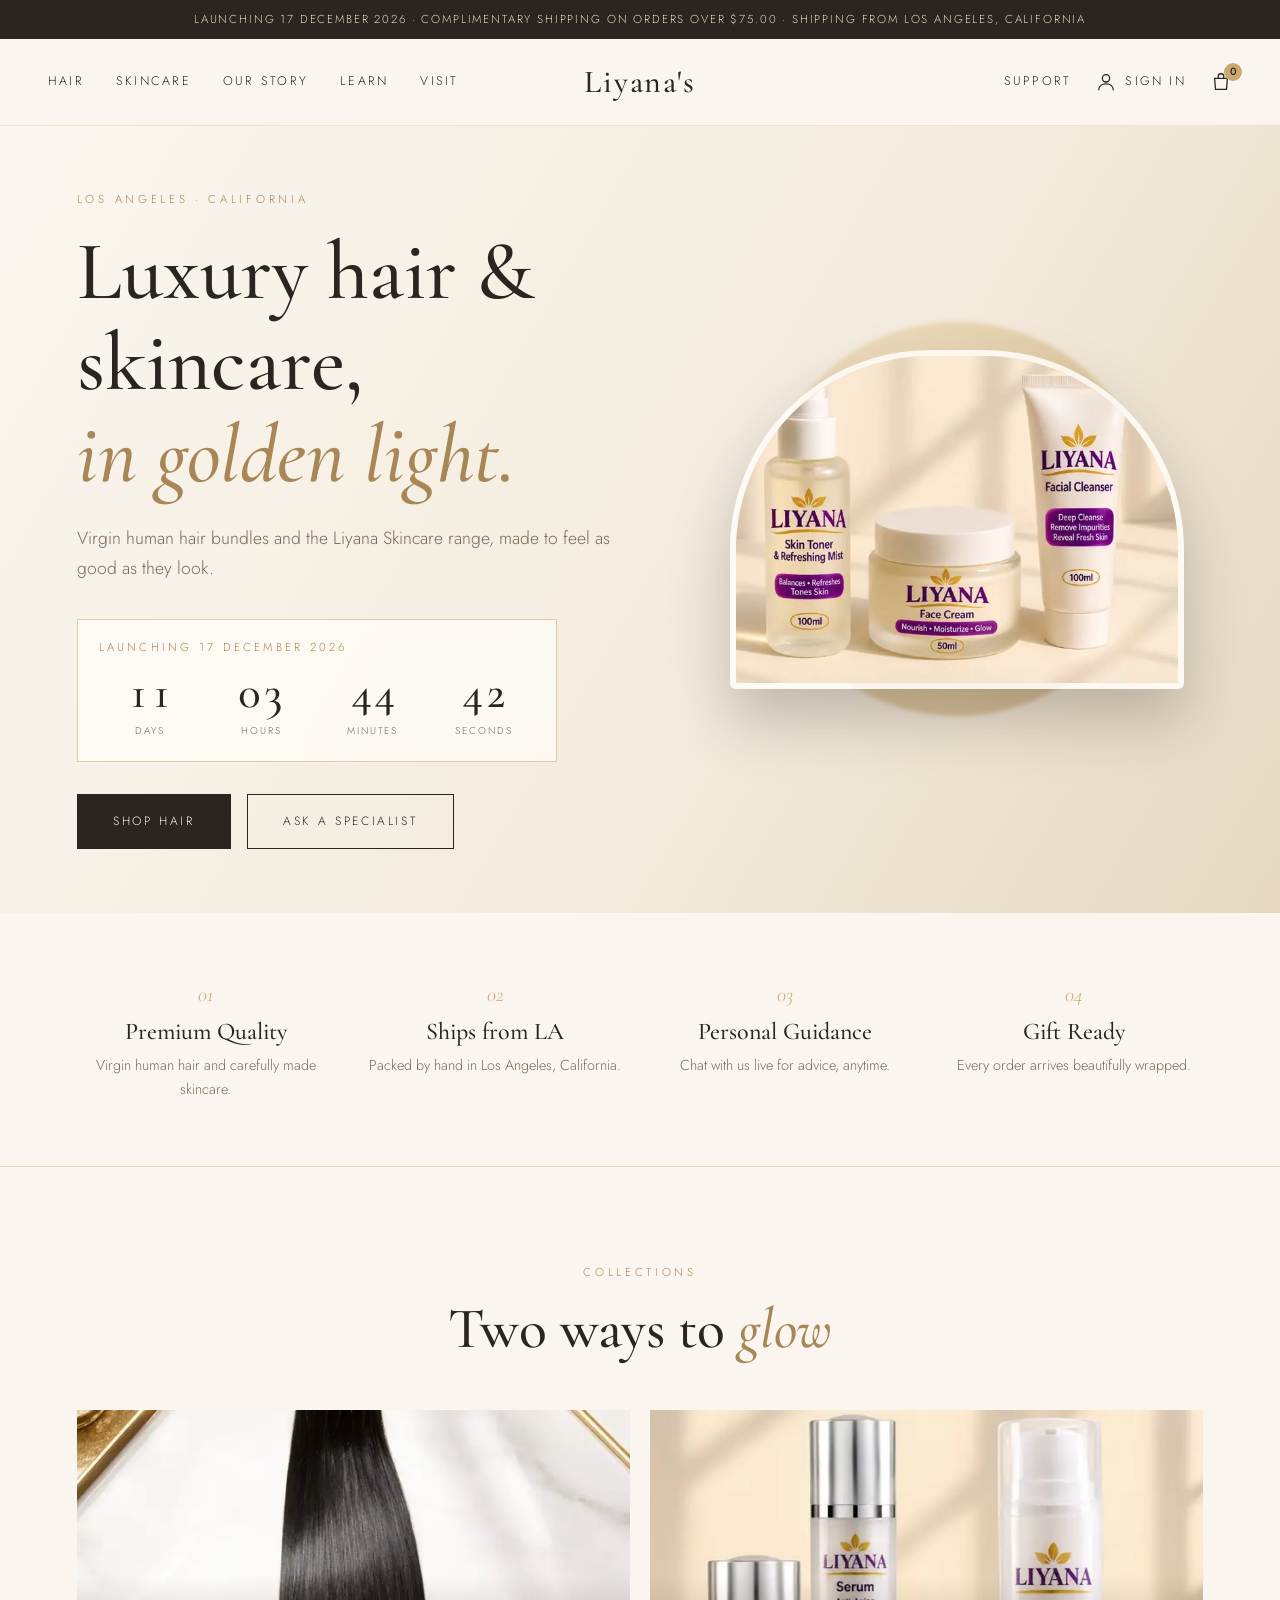
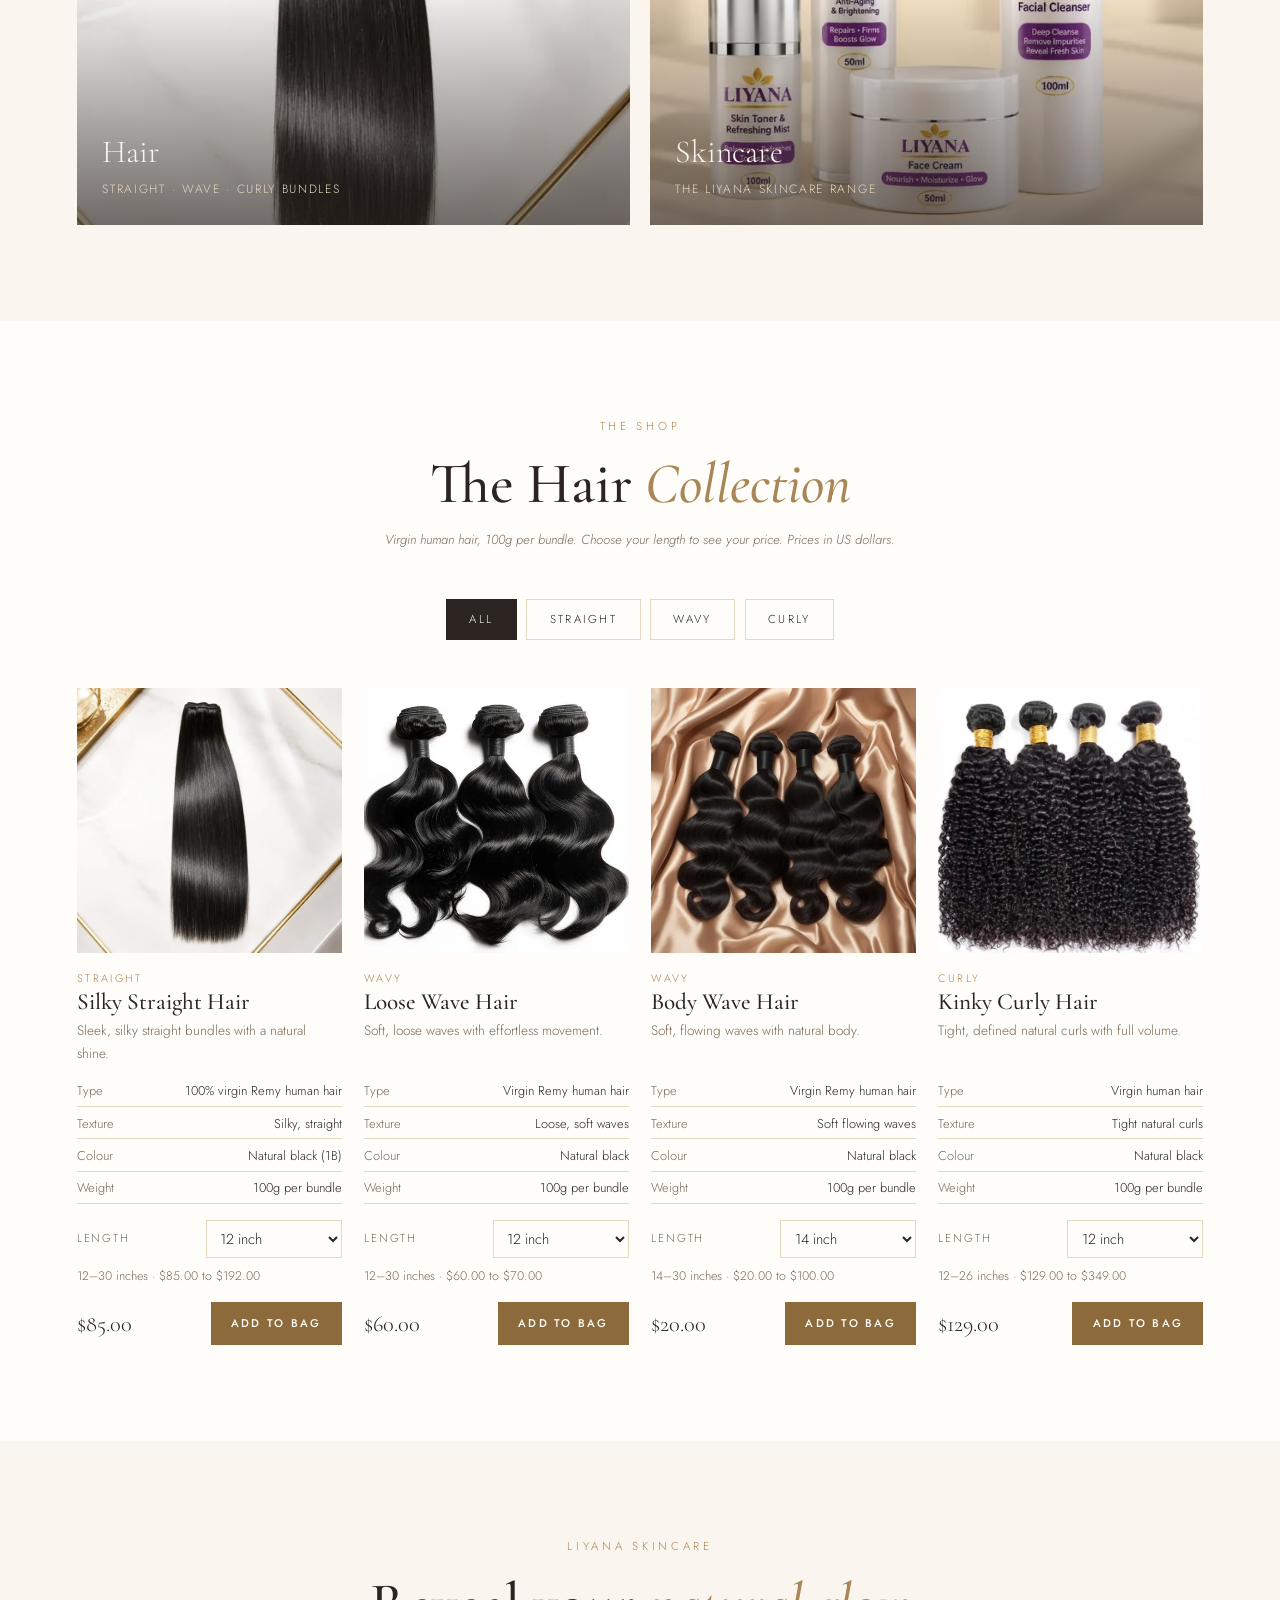
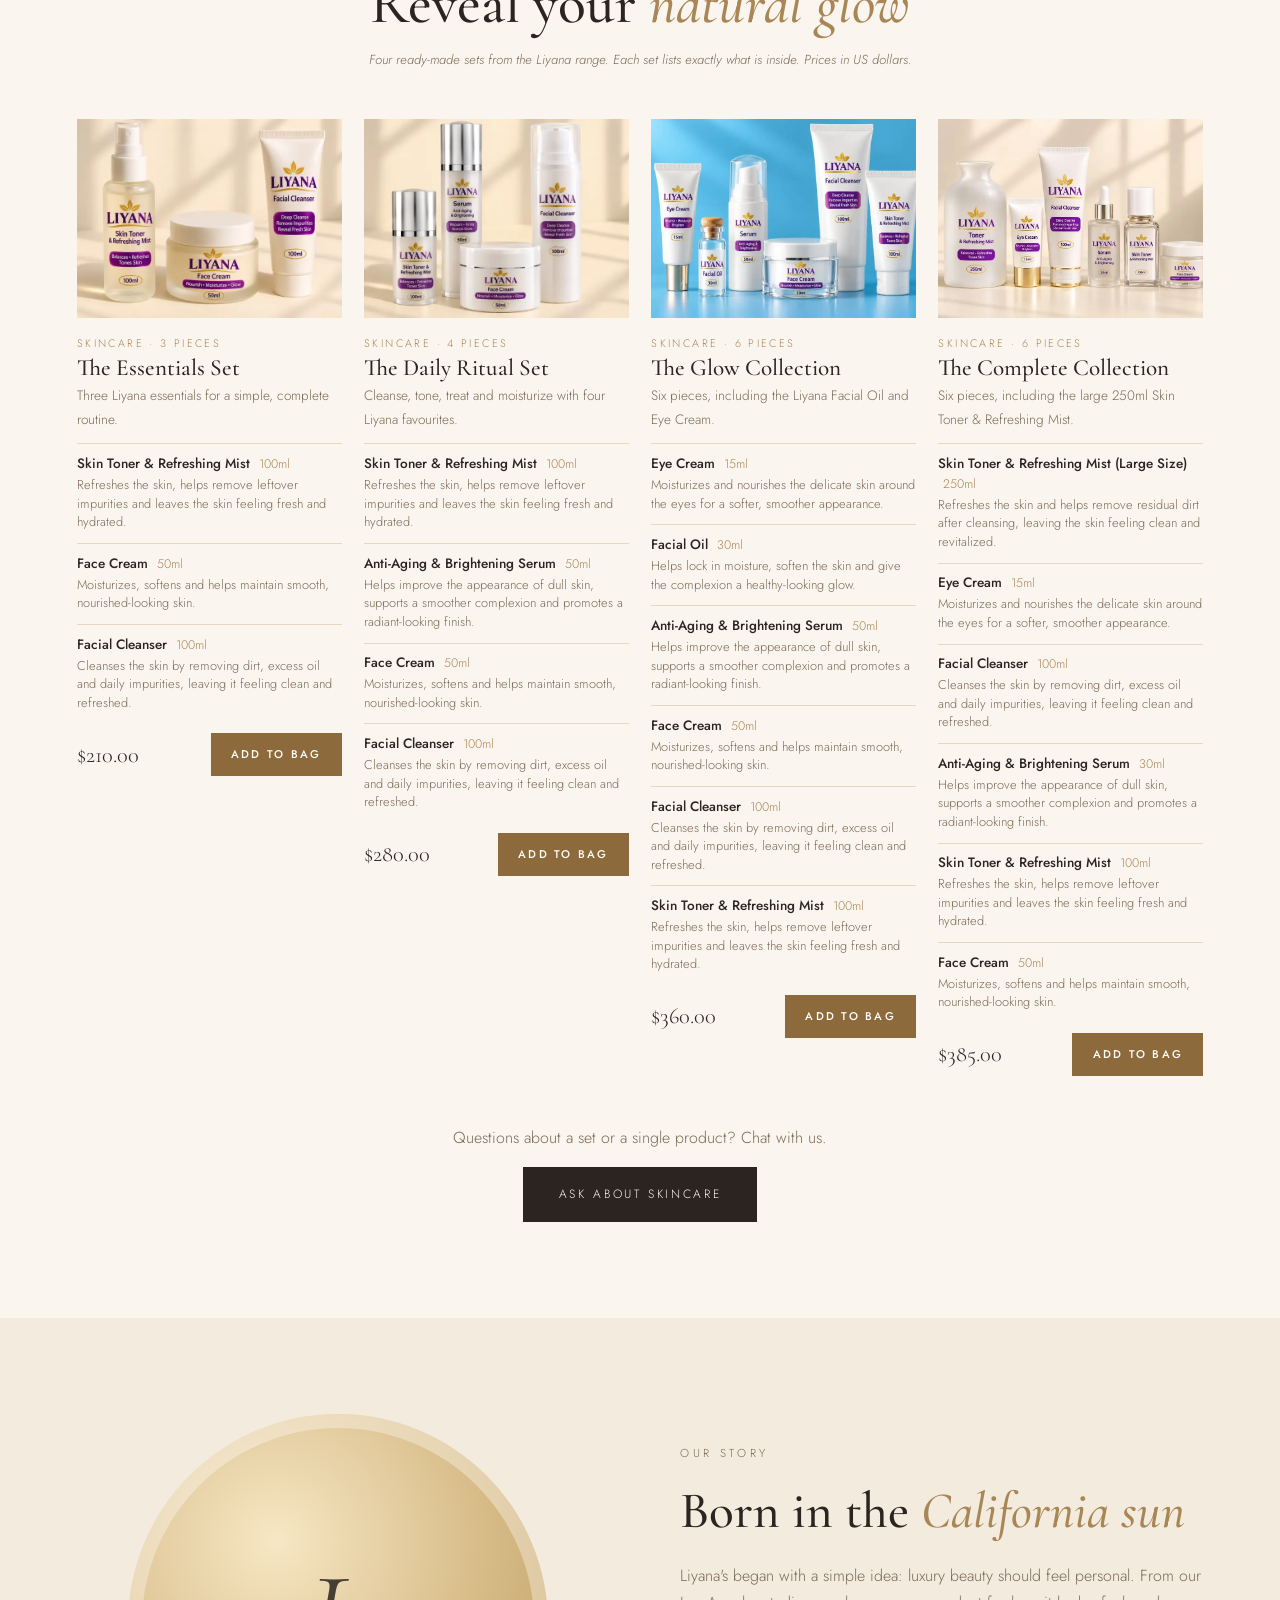
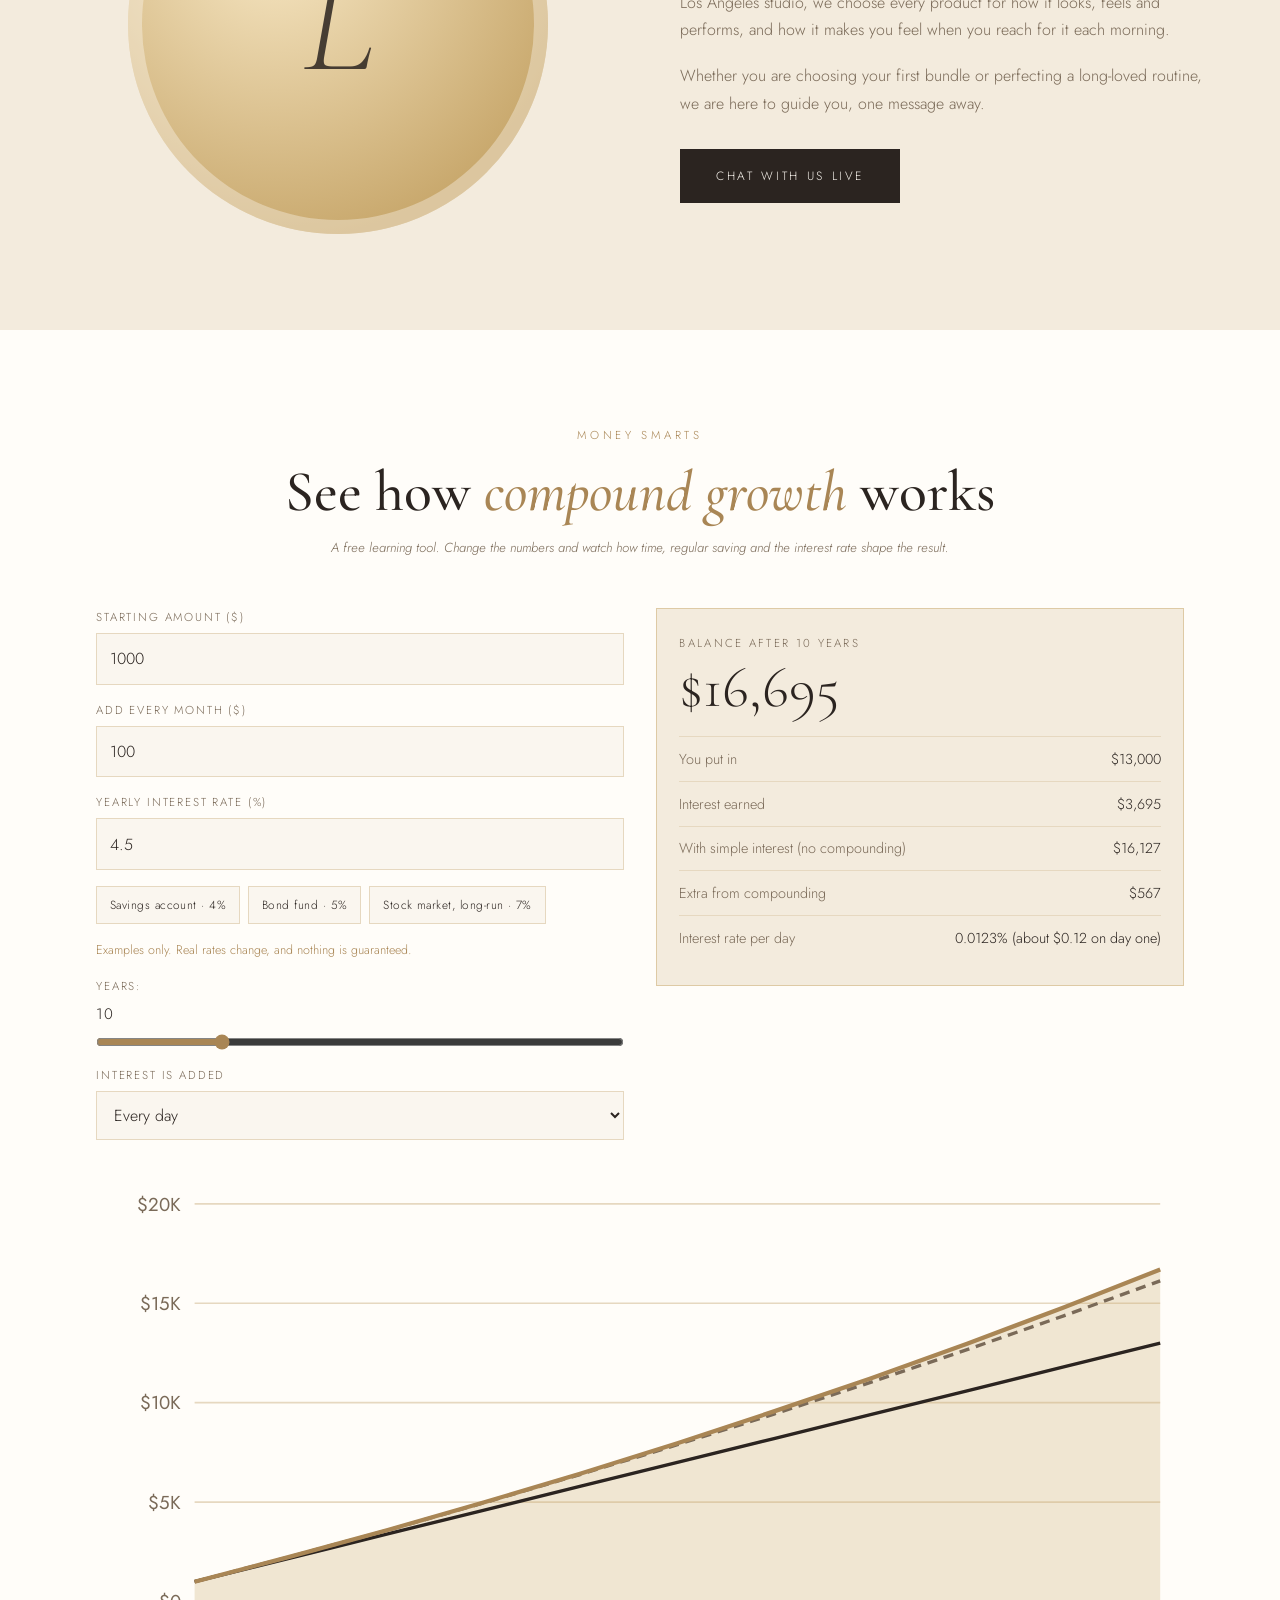
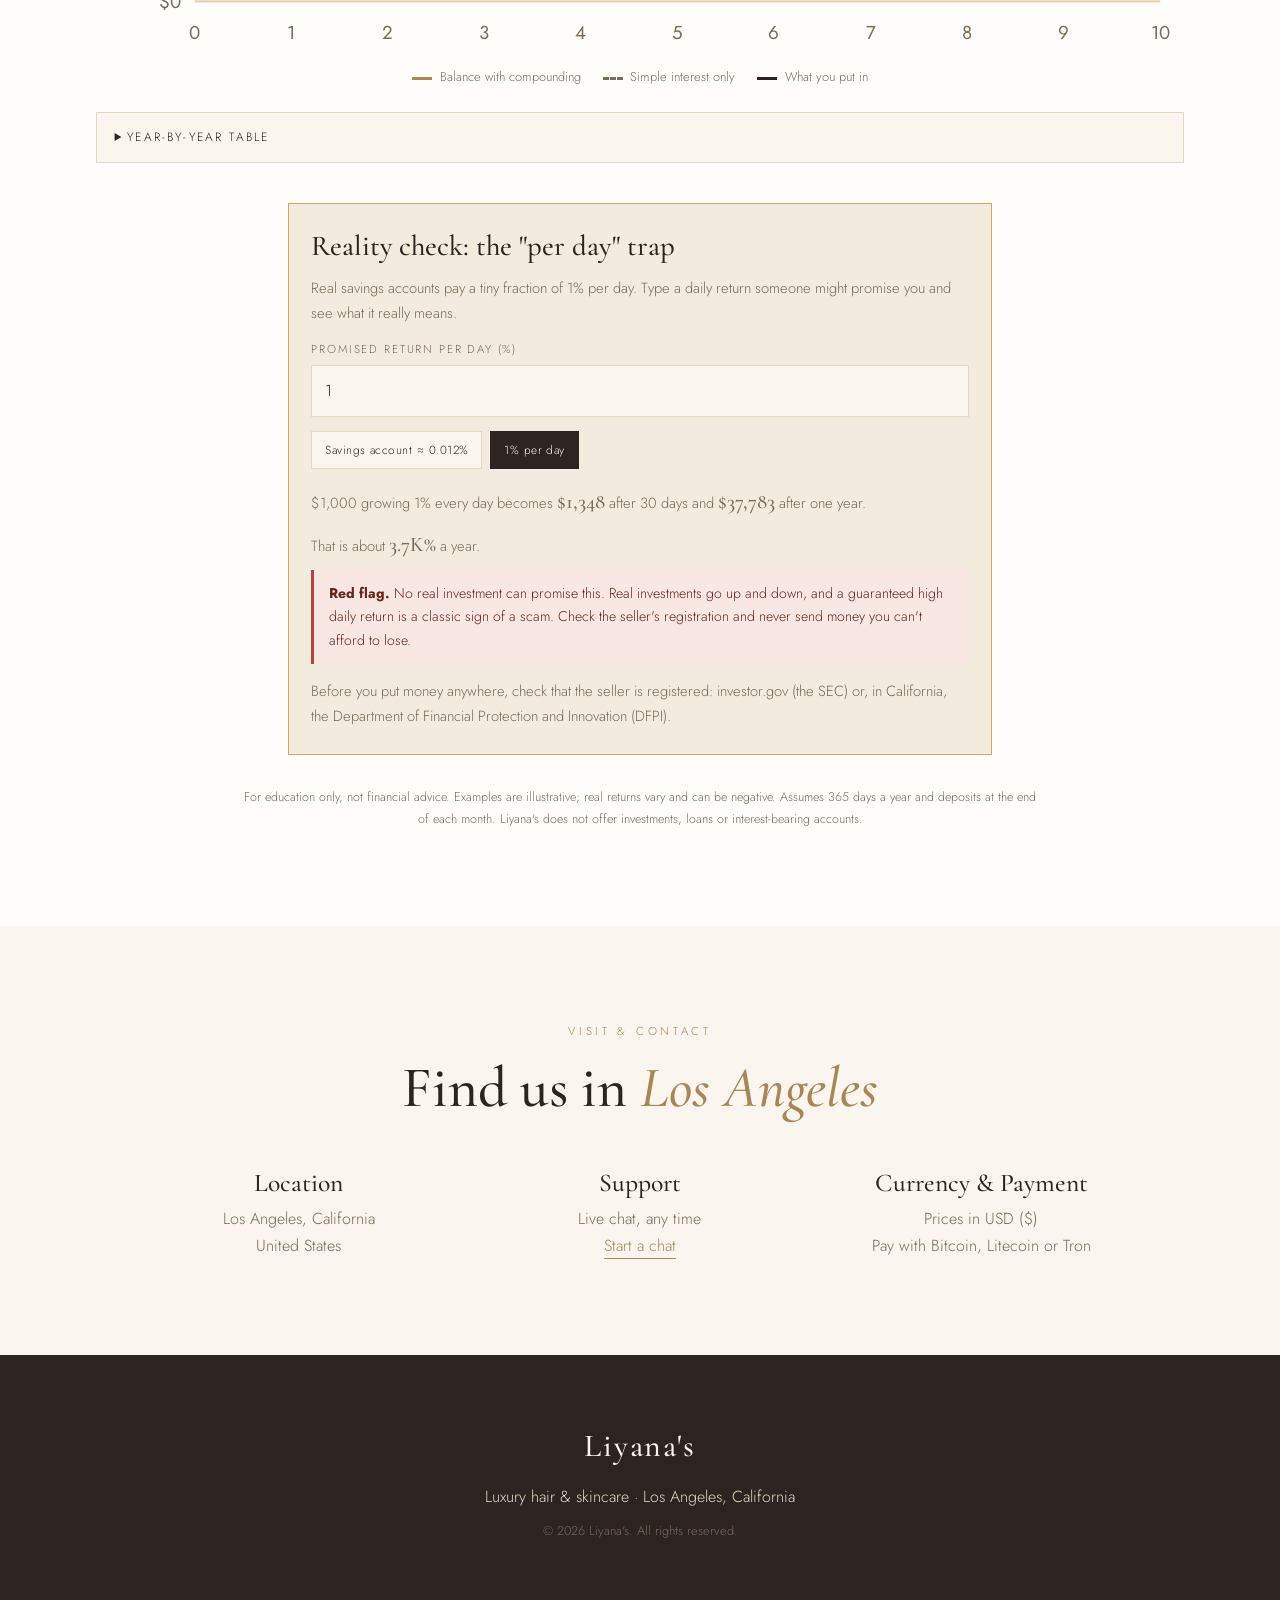
==== commit a1123d38: "Add files via upload" ====
--- a/index.html
+++ b/index.html
@@ -196,7 +196,7 @@
 
 /* Hero photo */
 .hero-art{height:auto;padding:1rem 0}
-.hero-frame{position:relative;width:min(400px,80%);aspect-ratio:1100/1204;border-radius:190px 190px 6px 6px;overflow:hidden;box-shadow:0 30px 60px rgba(43,36,32,.25);border:6px solid rgba(255,253,249,.85)}
+.hero-frame{position:relative;width:min(520px,92%);aspect-ratio:4/3;border-radius:200px 200px 6px 6px;overflow:hidden;box-shadow:0 30px 60px rgba(43,36,32,.25);border:6px solid rgba(255,253,249,.85)}
 .hero-frame img{width:100%;height:100%;object-fit:cover;display:block}
 
 /* Collections with photos */
@@ -362,6 +362,21 @@
 .ref-perk{margin:.4rem 0 .8rem;padding:.7rem .9rem;background:var(--cream);border-left:3px solid var(--gold-deep);font-size:.9rem}
 .ref-box .acct-actions{margin-top:.8rem}
 
+/* Skincare sets */
+.skin-grid{grid-template-columns:repeat(auto-fit,minmax(260px,1fr));align-items:start}
+.thumb-btn{display:block;width:100%;height:100%;cursor:zoom-in}
+.card-set .thumb{aspect-ratio:4/3}
+.items{list-style:none;margin:.8rem 0 .4rem;display:grid;gap:.7rem}
+.items li{border-top:1px solid var(--sand);padding-top:.6rem;font-size:.85rem;line-height:1.45}
+.items li strong{font-weight:500;color:var(--ink)}
+.items li span{color:var(--gold-deep);font-size:.78rem;margin-left:.3rem;white-space:nowrap}
+.items li small{display:block;color:var(--taupe);font-size:.8rem;margin-top:.15rem}
+
+.hero-frame img{object-position:62% center}
+
+/* make sure hidden fields really disappear (login tab hides name and referral code) */
+[hidden]{display:none!important}
+
 </style>
 </head>
 <body>
@@ -417,7 +432,7 @@
       </div>
       <div class="hero-art">
         <div class="orb orb-1" aria-hidden="true"></div>
-        <figure class="hero-frame"><img data-img="skin-04.jpg" alt="Liyana Skincare: healthy, radiant and youthful skin" fetchpriority="high"></figure>
+        <figure class="hero-frame"><img data-img="skin-set-4.jpg" alt="Liyana skin toner, face cream and facial cleanser" fetchpriority="high"></figure>
       </div>
     </section>
 
@@ -435,7 +450,7 @@
       </div>
       <div class="coll-grid">
         <a class="coll" href="#shop"><img data-img="hair-straight.jpg" alt="" loading="lazy"><span>Hair</span><small>Straight · Wave · Curly bundles</small></a>
-        <a class="coll" href="#skincare"><img data-img="skin-10.jpg" alt="" loading="lazy"><span>Skincare</span><small>The Liyana Skincare range</small></a>
+        <a class="coll" href="#skincare"><img data-img="skin-set-1.jpg" alt="" loading="lazy"><span>Skincare</span><small>The Liyana Skincare range</small></a>
       </div>
     </section>
 
@@ -453,11 +468,11 @@
       <div class="section-head">
         <p class="eyebrow">Liyana Skincare</p>
         <h2>Reveal your <em>natural glow</em></h2>
-        <p class="note">Toner, face cleanser, face wash, serum, face cream, night cream, eye cream, sun cream SPF 50+ and body lotion.</p>
-      </div>
-      <div class="gallery" id="gallery"></div>
+        <p class="note">Four ready-made sets from the Liyana range. Each set lists exactly what is inside. Prices in US dollars.</p>
+      </div>
+      <div class="grid skin-grid" id="skinGrid"></div>
       <div class="skin-cta">
-        <p>Interested in the skincare range? Chat with us for products and pricing.</p>
+        <p>Questions about a set or a single product? Chat with us.</p>
         <button class="btn btn-dark" type="button" data-chat>Ask About Skincare</button>
       </div>
     </section>
@@ -681,26 +696,14 @@
   <div class="toast" id="toast" role="status" aria-live="polite"></div>
 
   <script>window.IMAGES={
+"hair-body-wave.jpg":"[data-uri]",
 "hair-kinky-curly.jpg":"[data-uri]",
 "hair-loose-wave.jpg":"[data-uri]",
 "hair-straight.jpg":"[data-uri]",
-"skin-01.jpg":"[data-uri]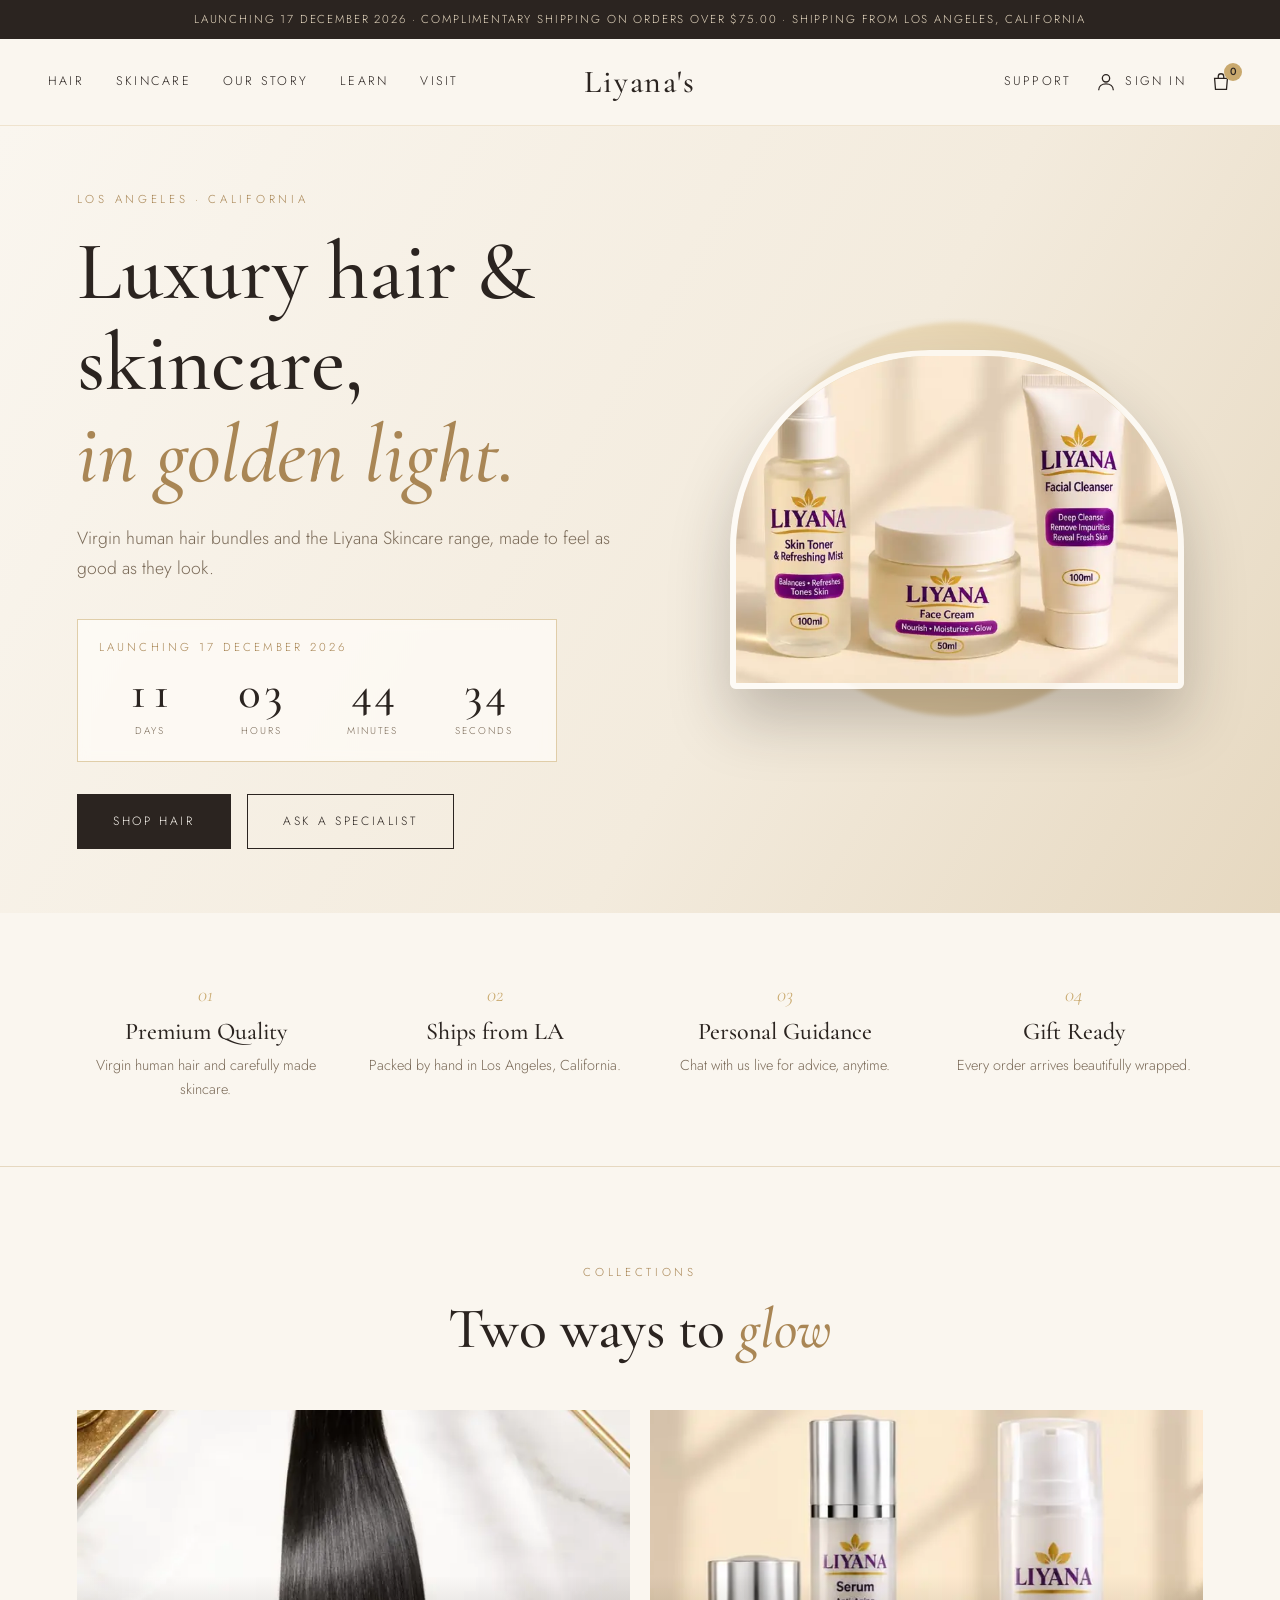
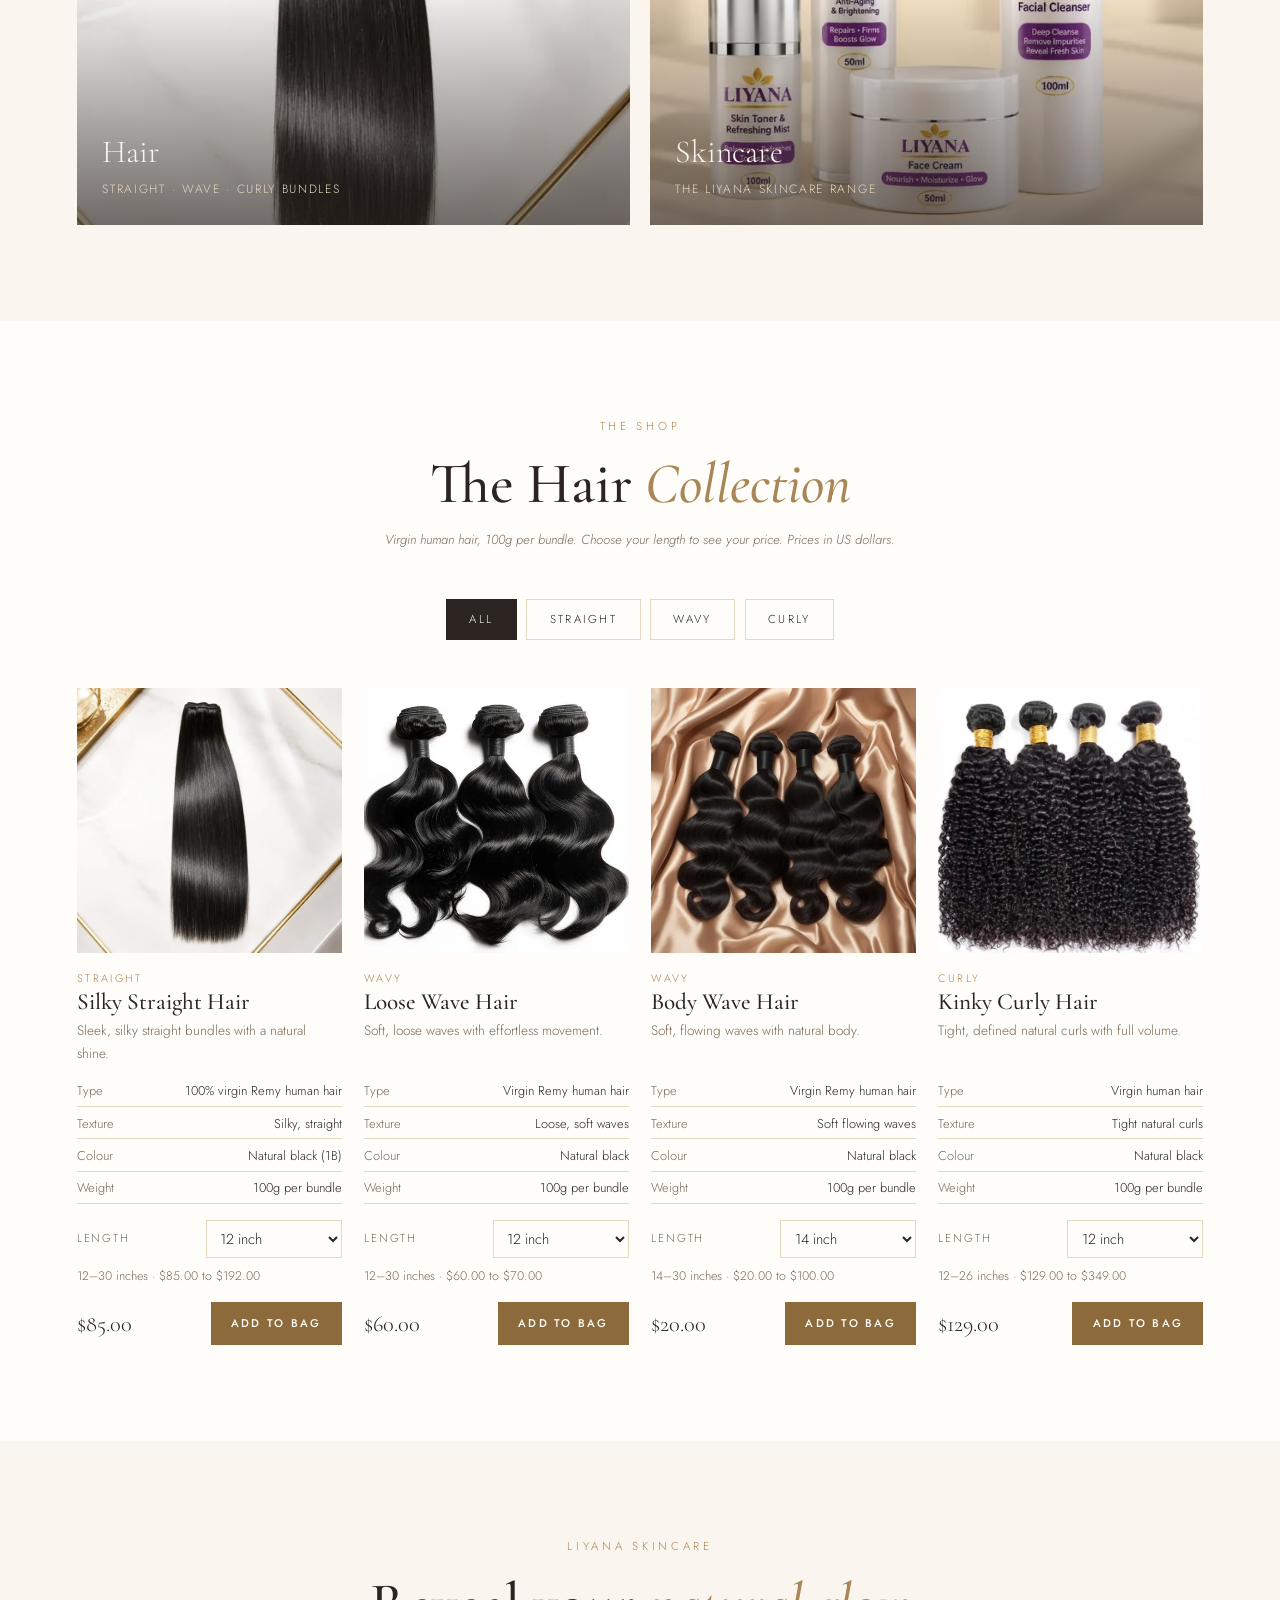
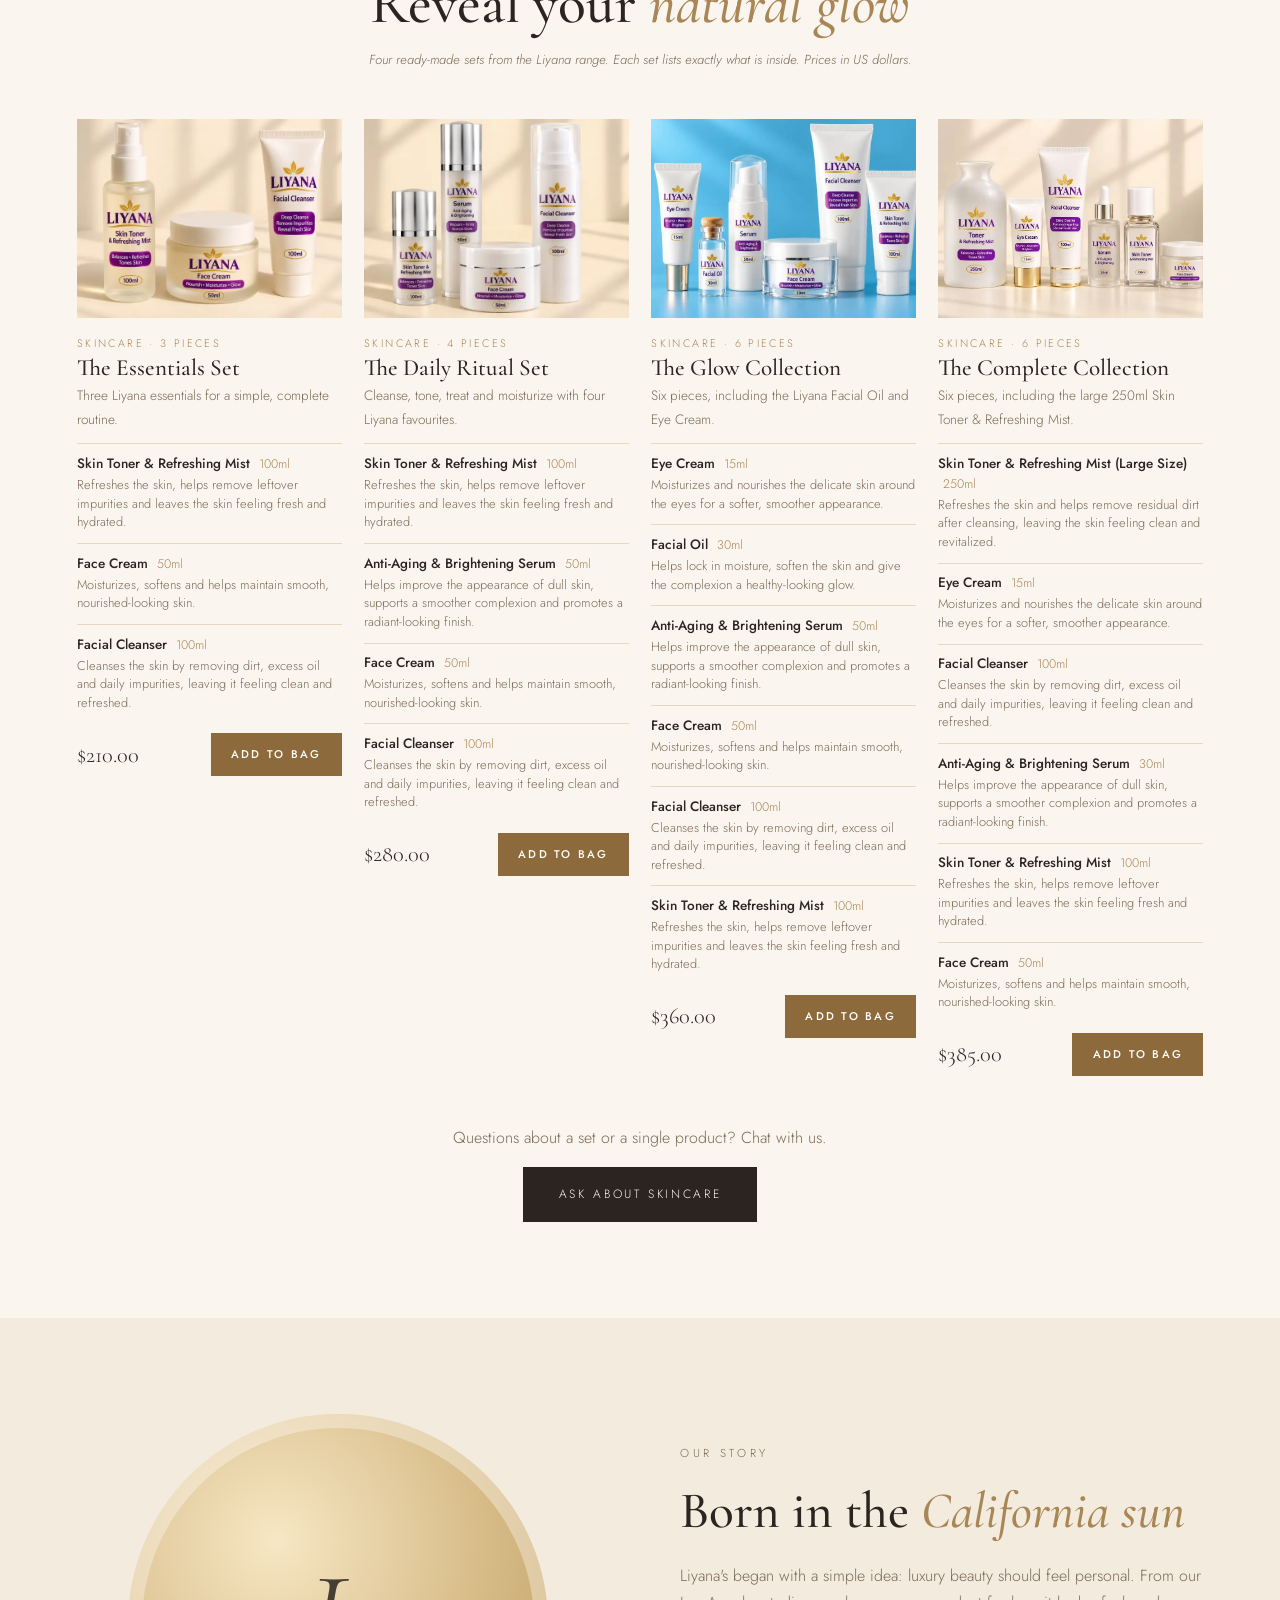
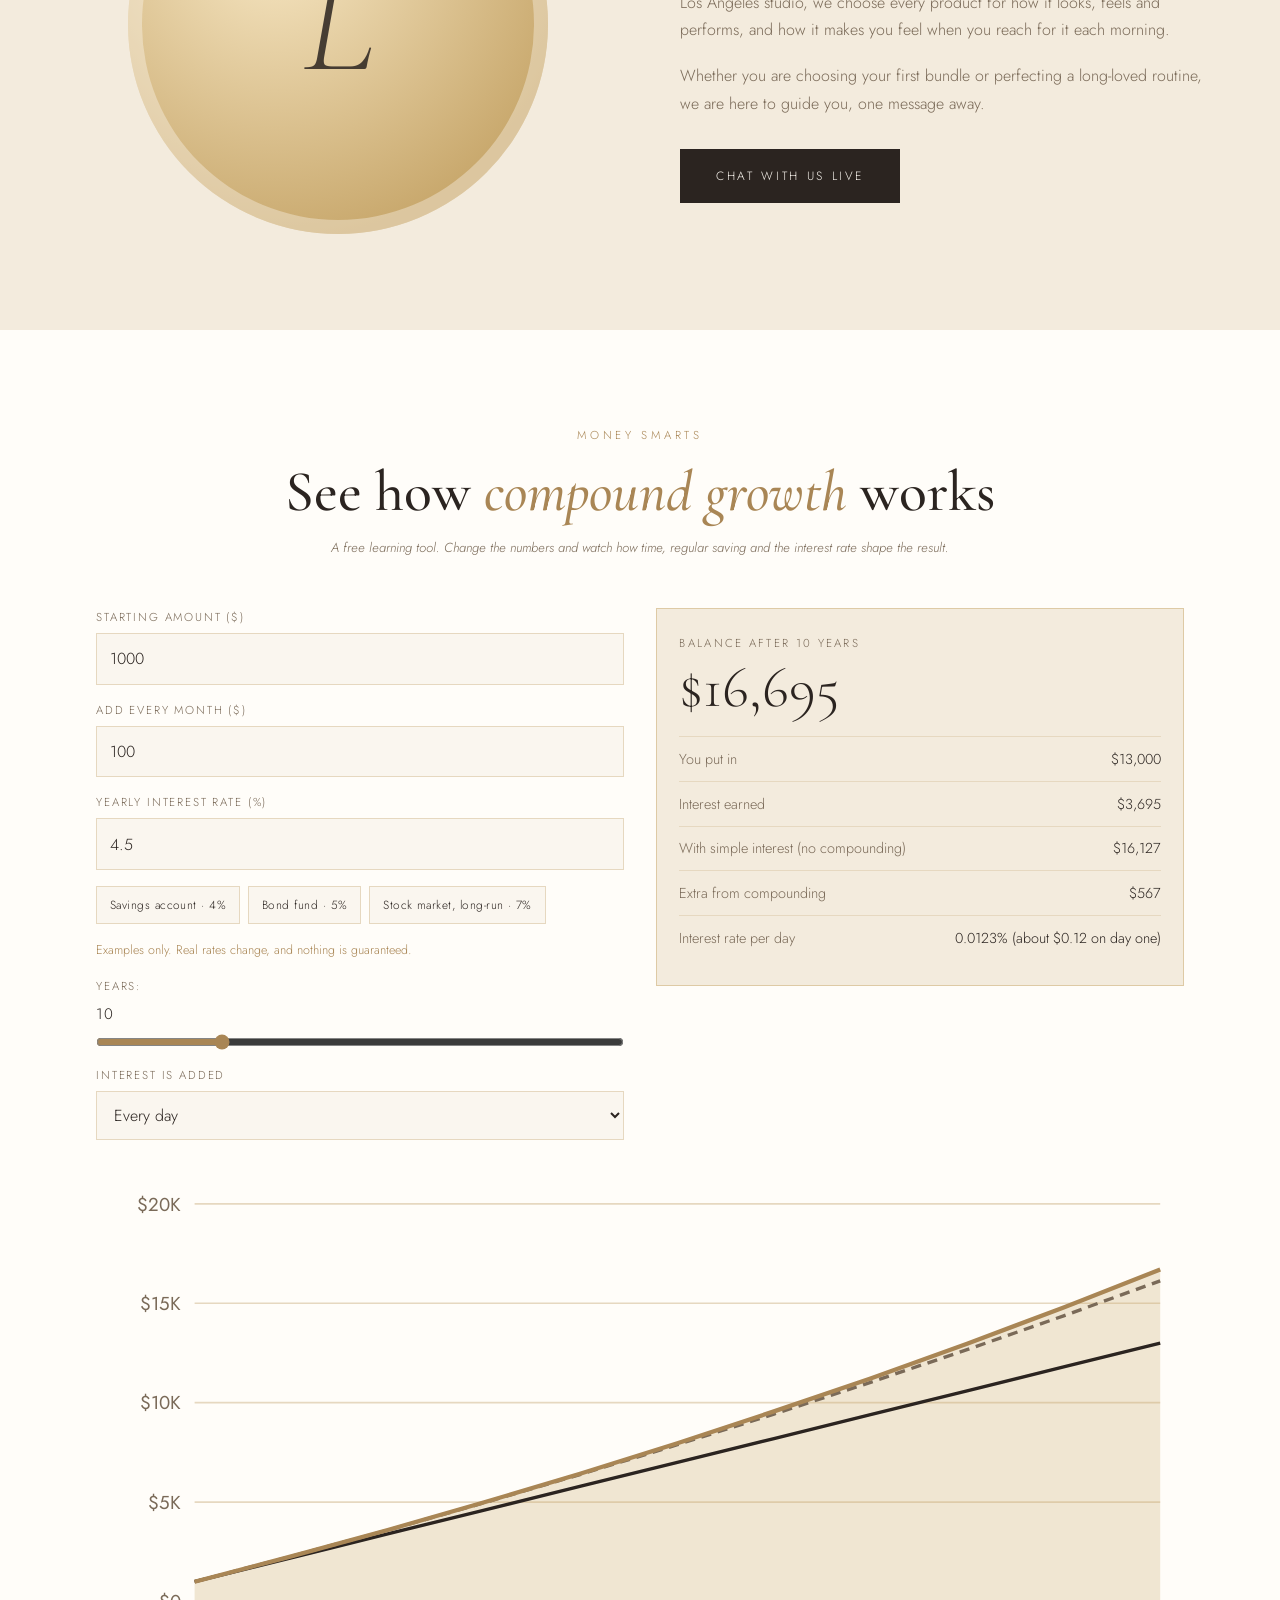
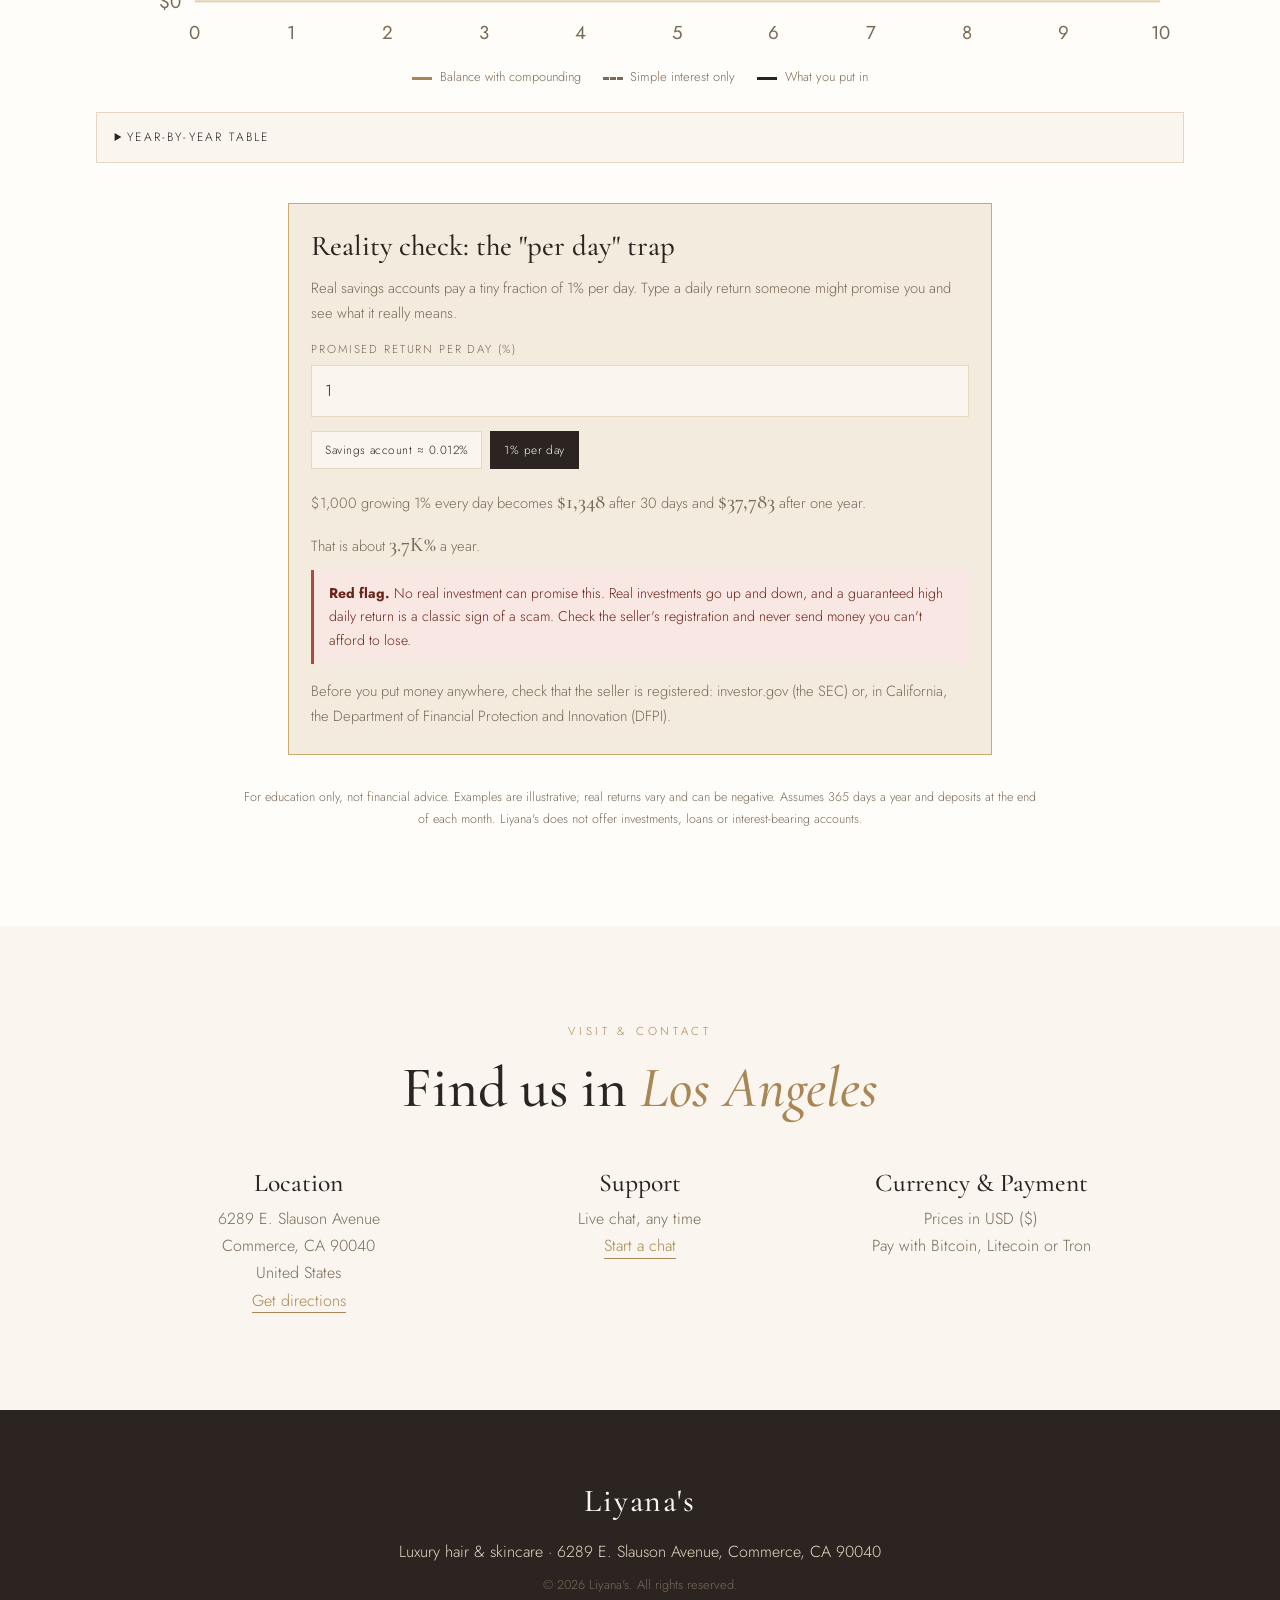
